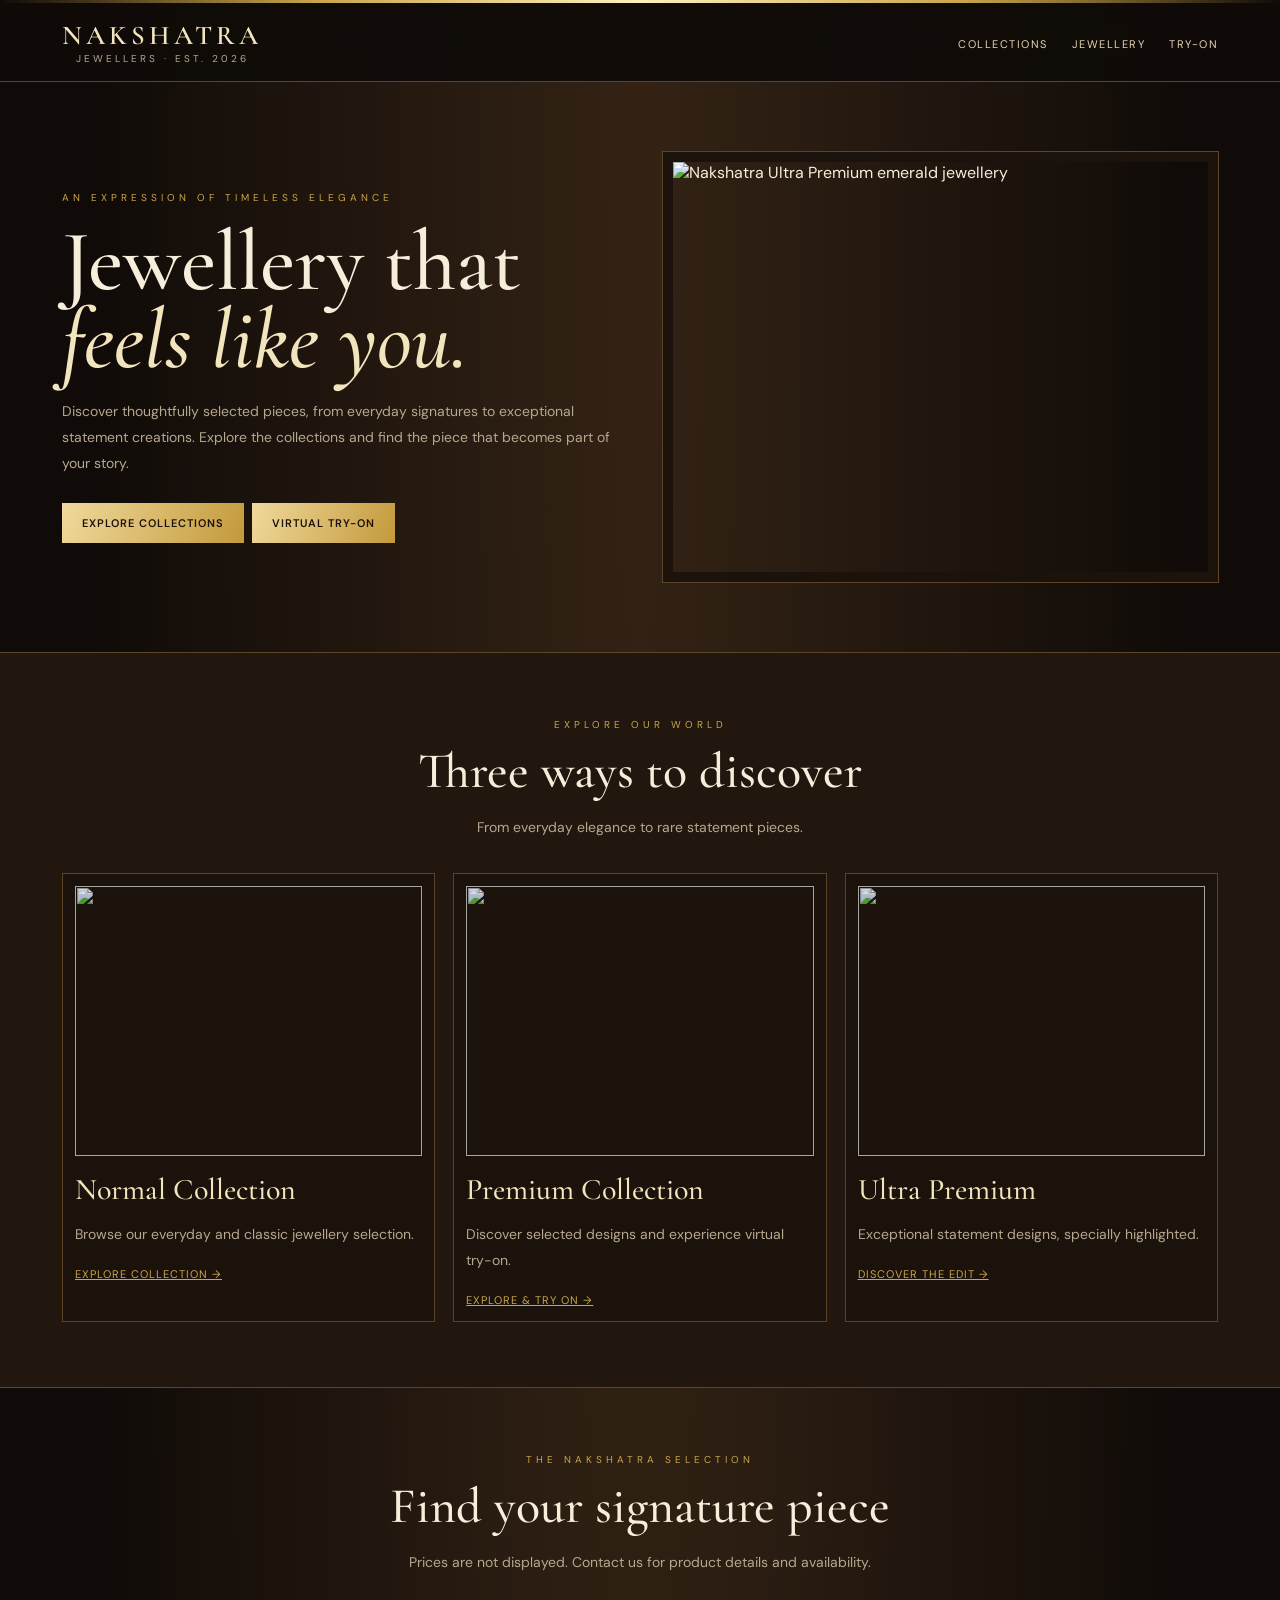
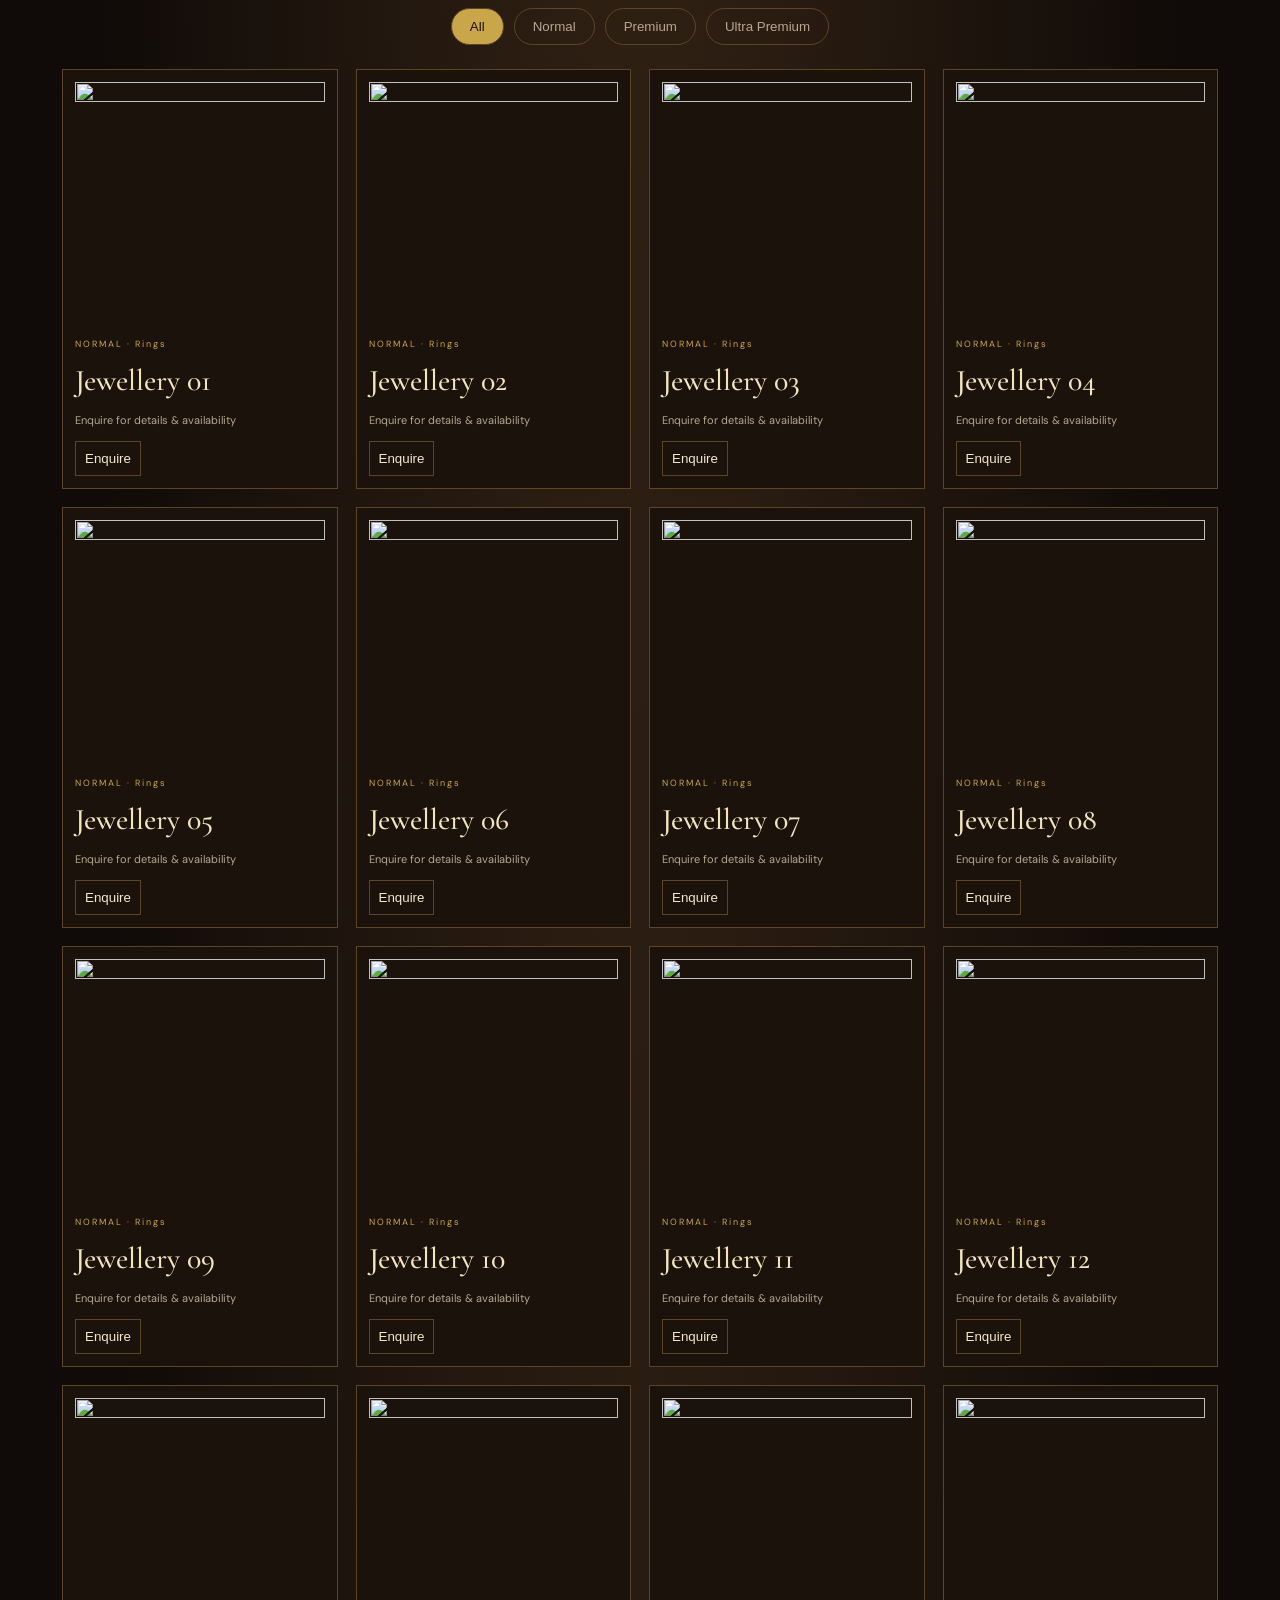
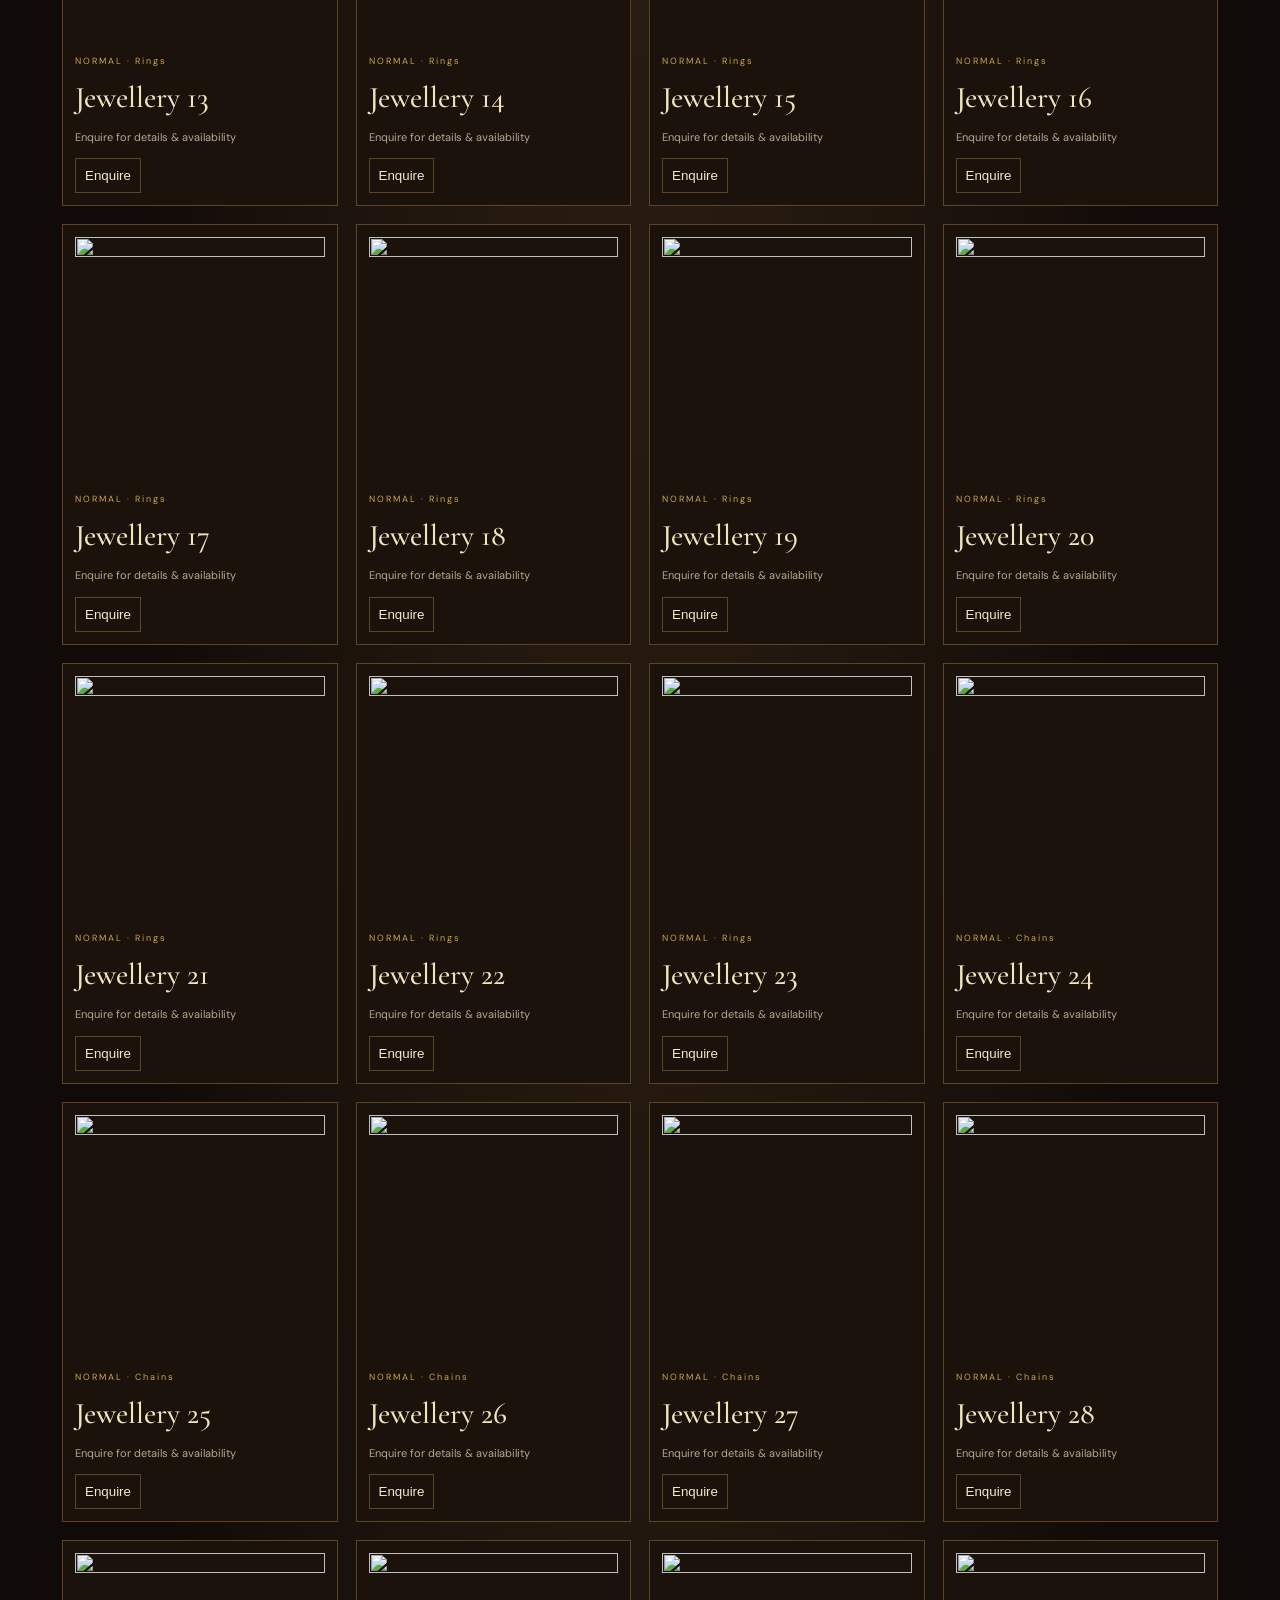
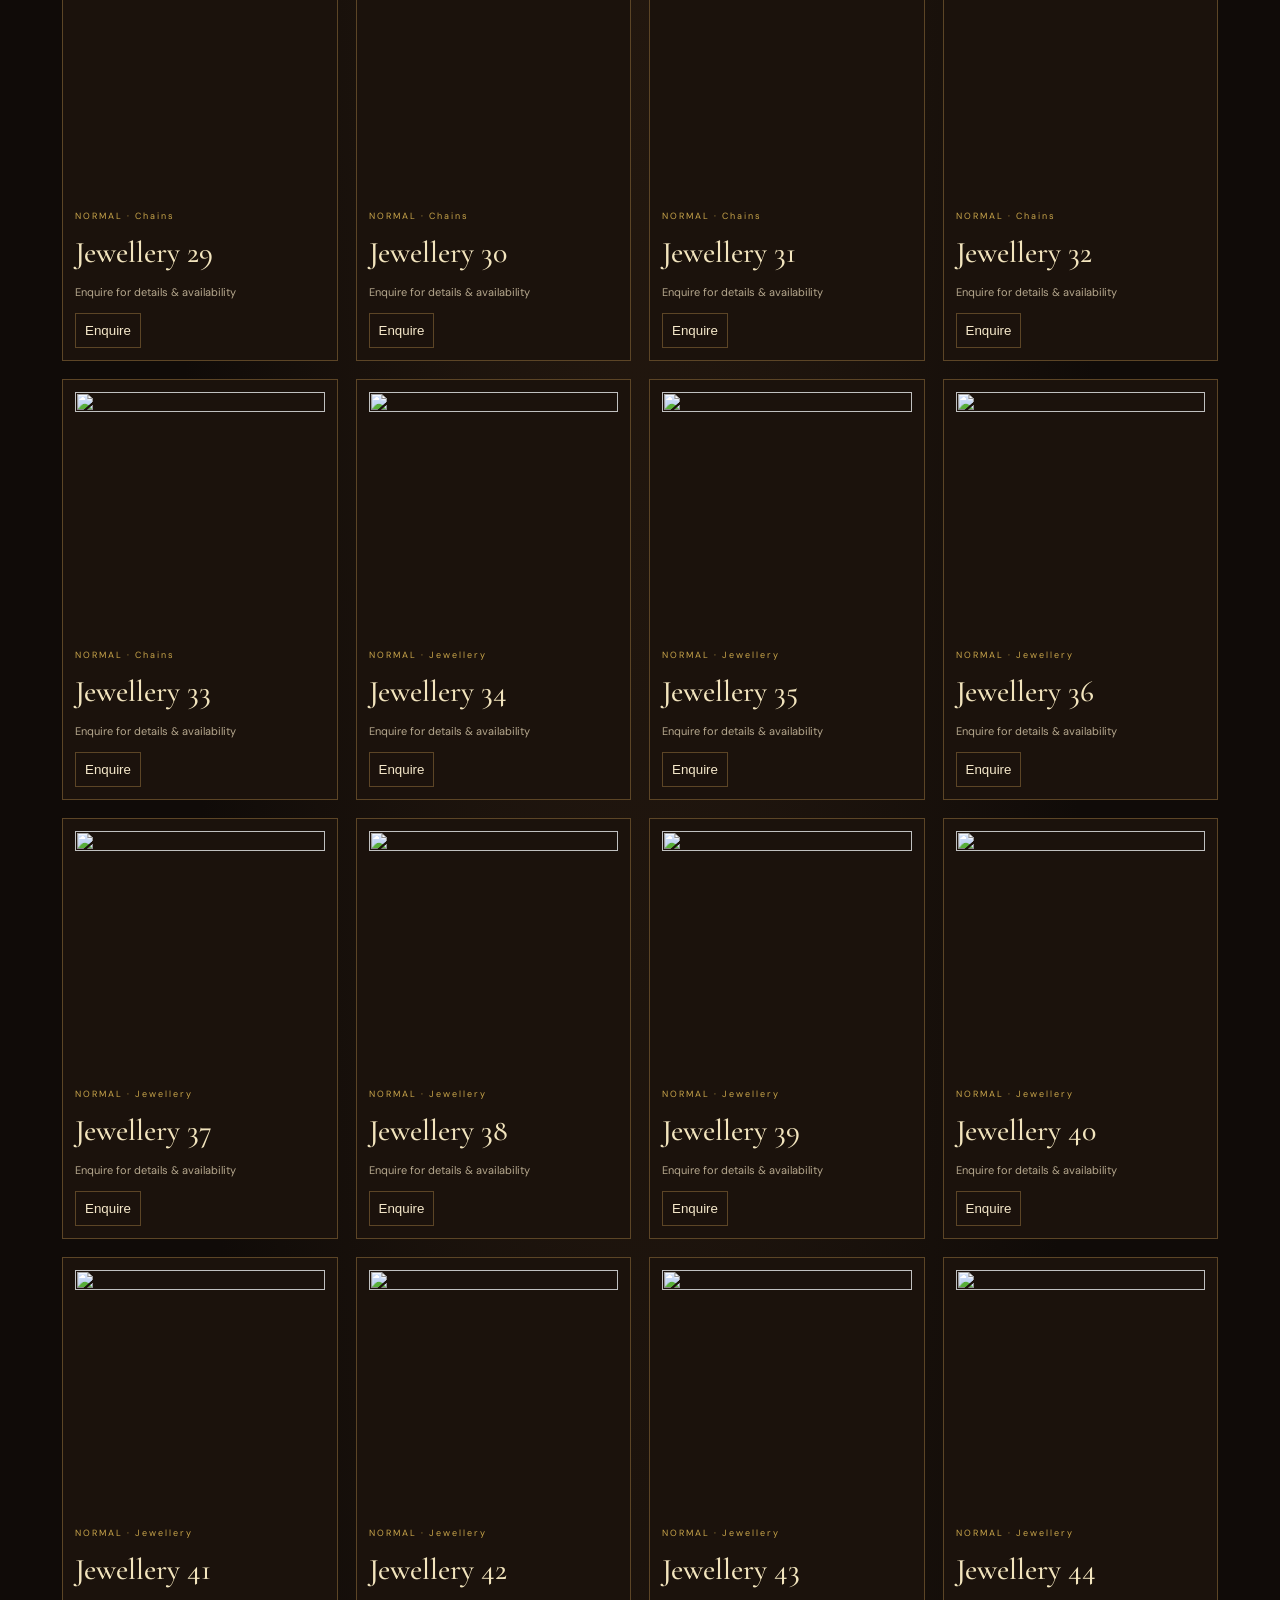
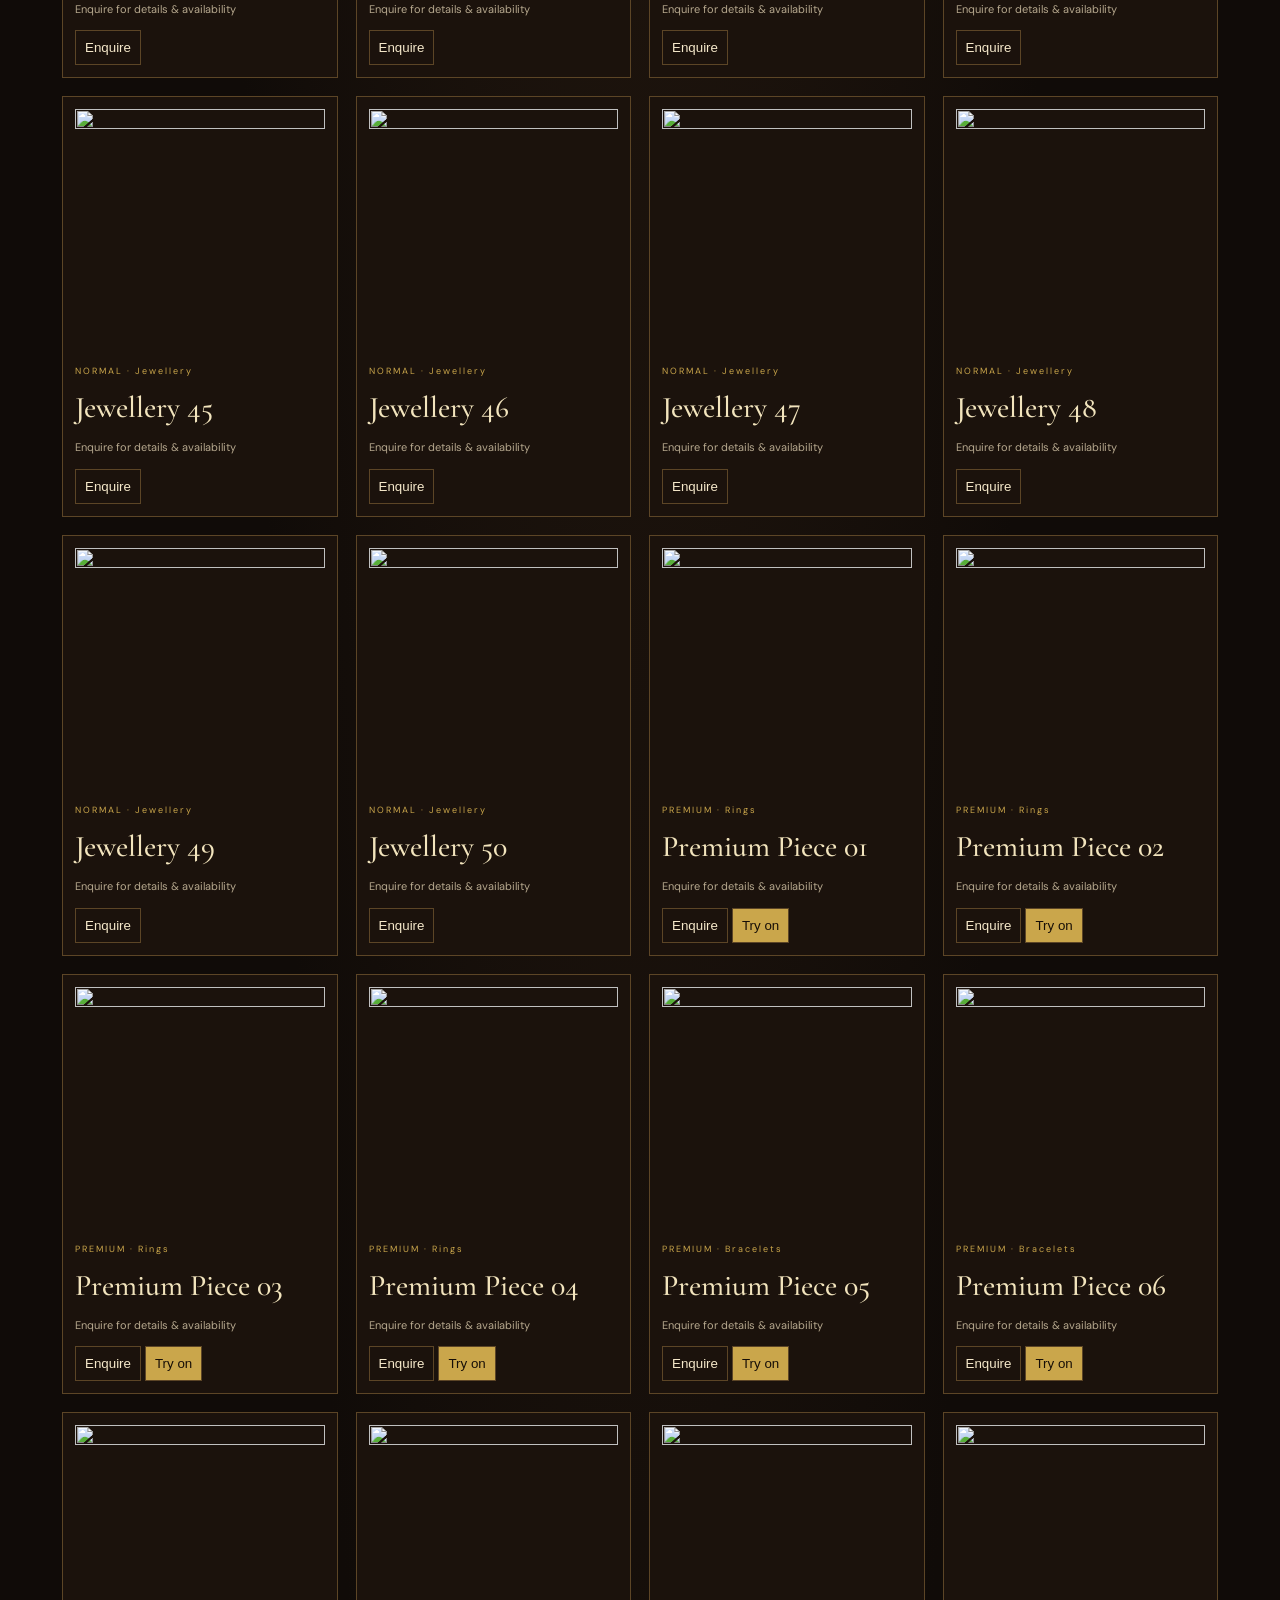
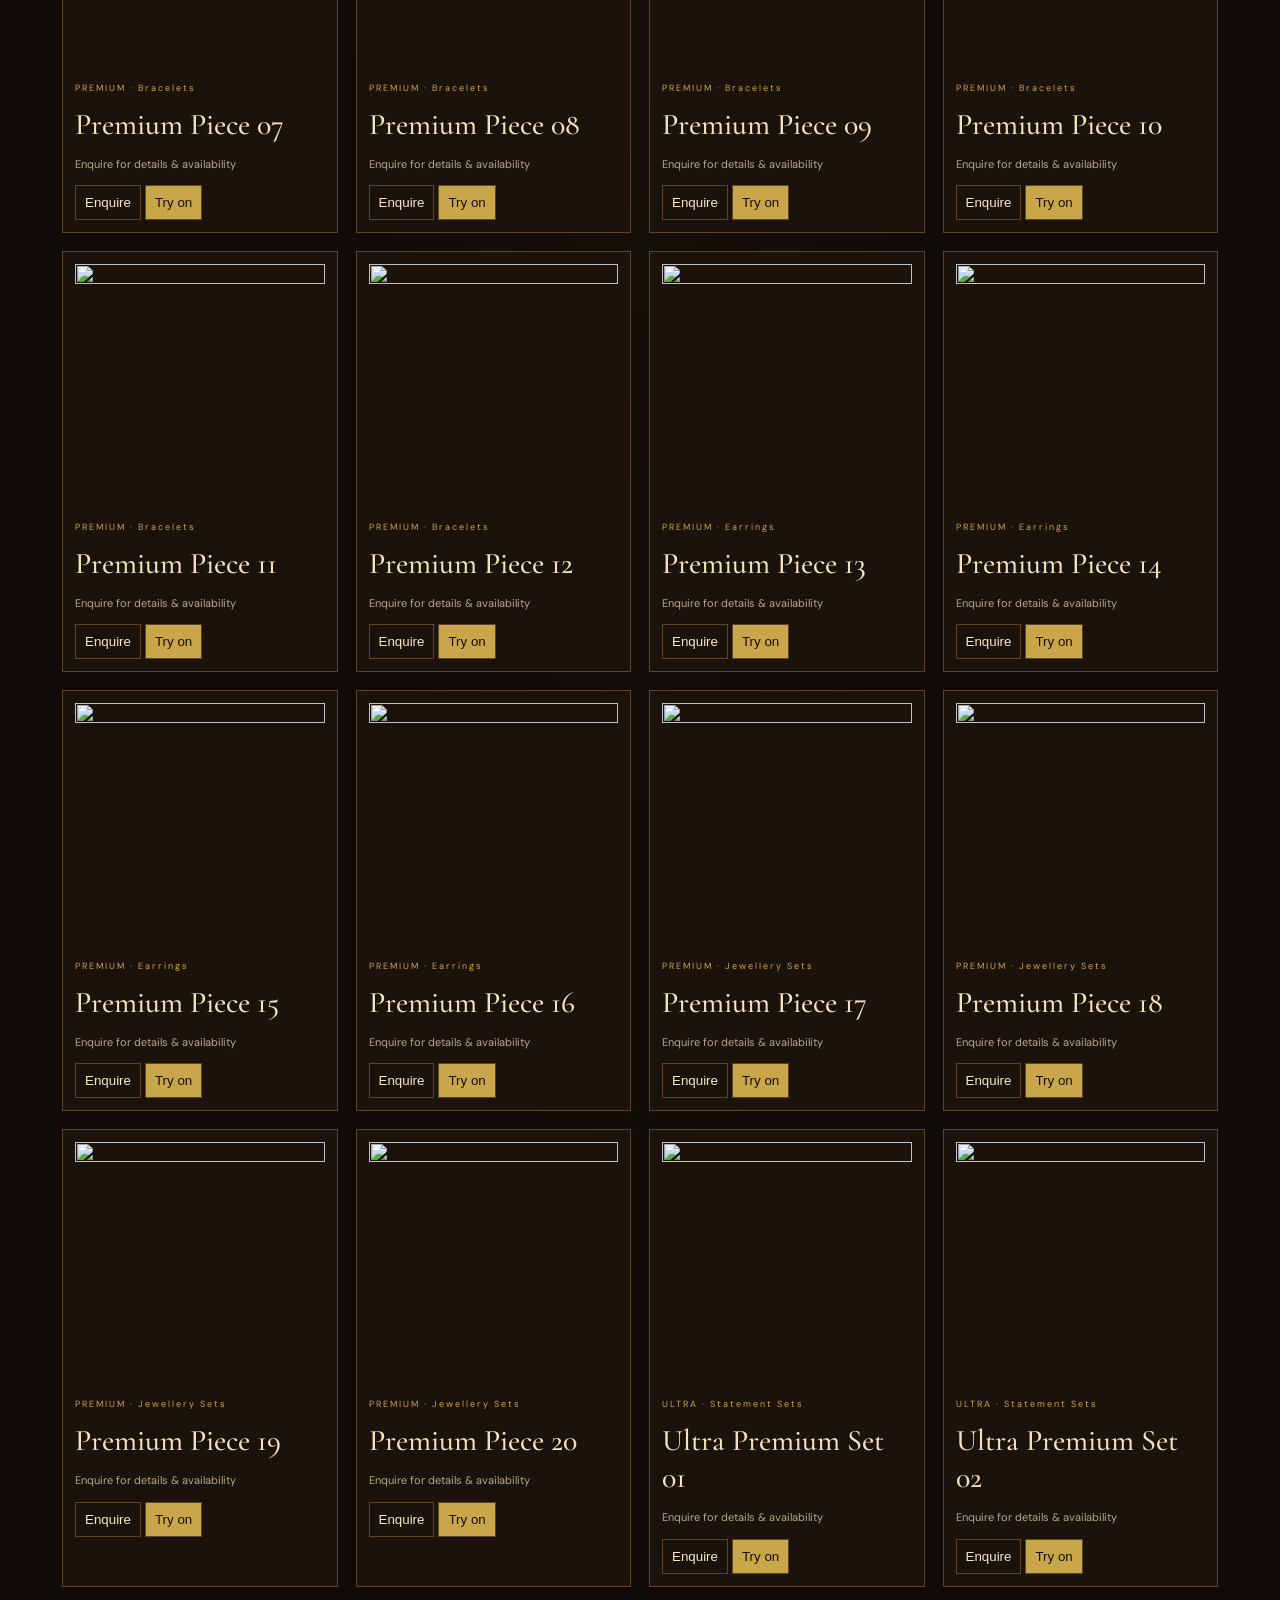
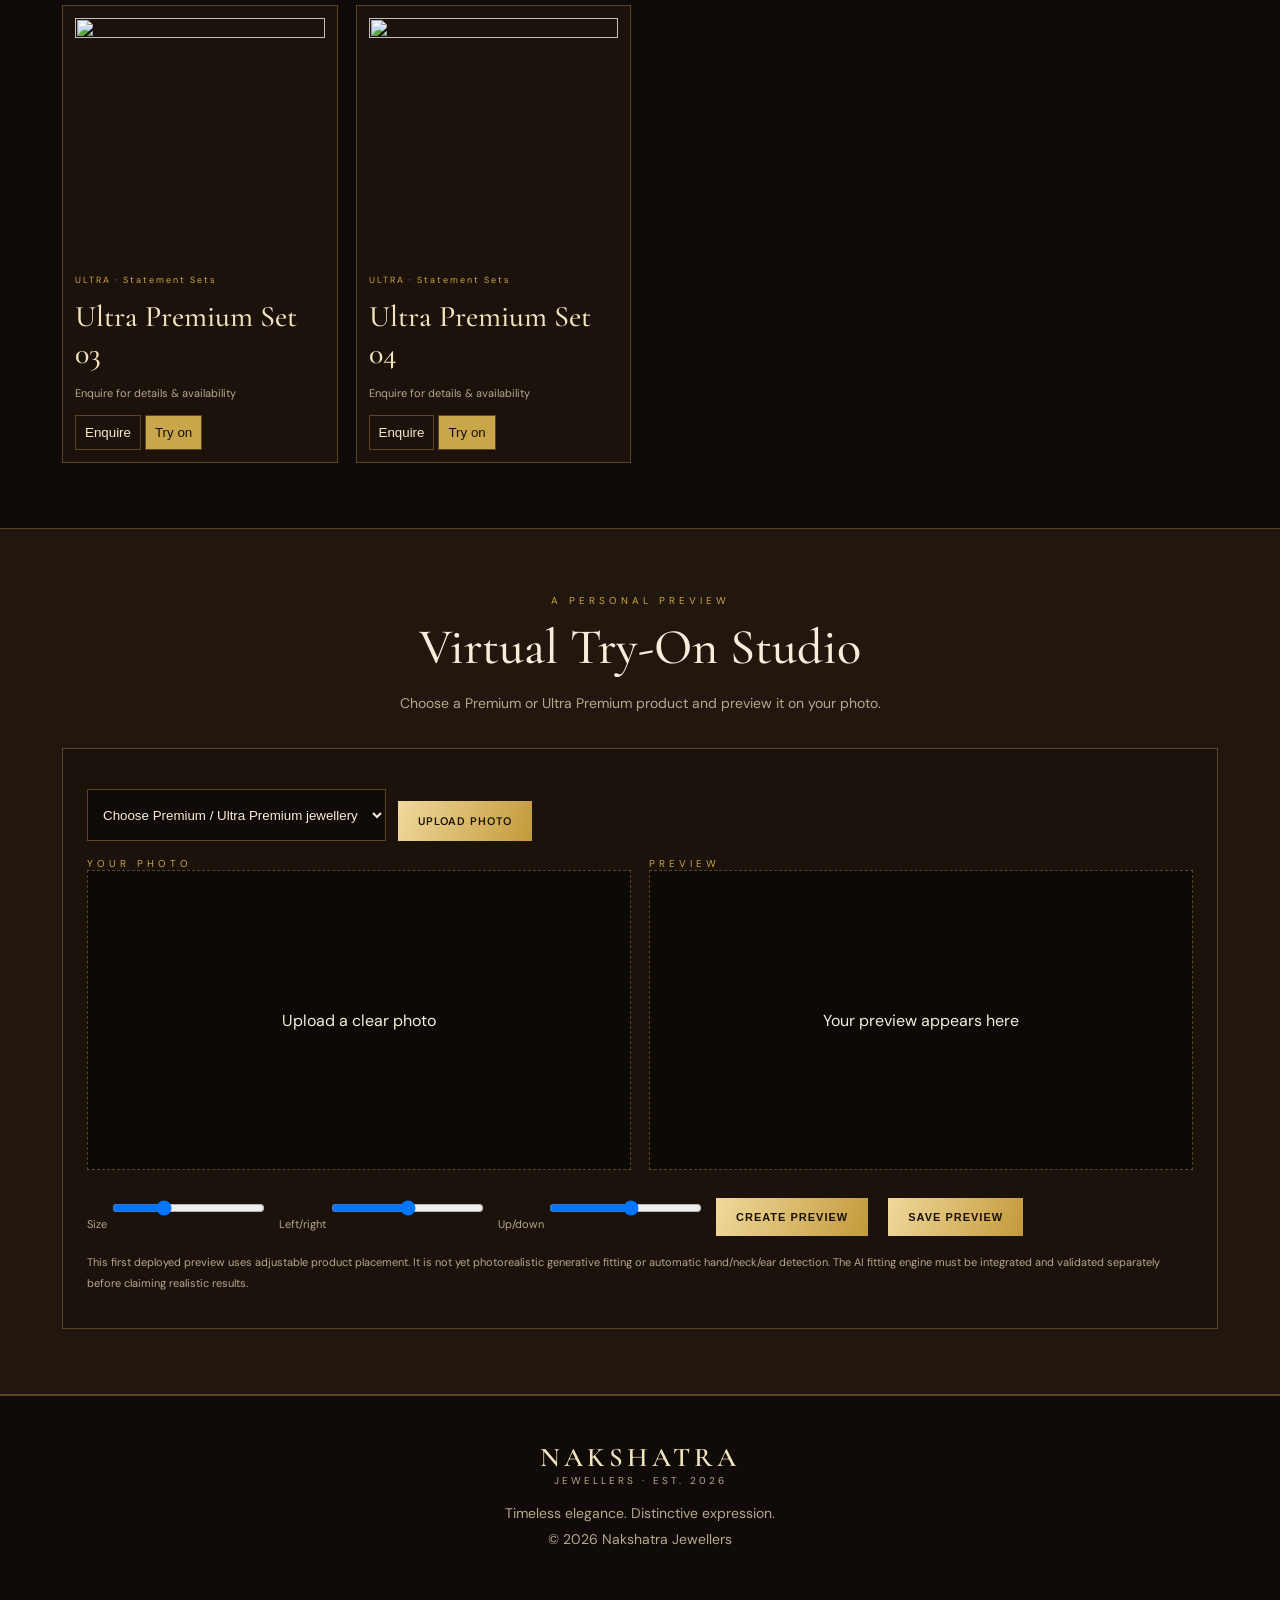
==== index.html @ bbe268af "Build luxury Nakshatra Jewellers storefront and catalogue" ====
<!doctype html>
<html lang="en"><head><meta charset="utf-8"><meta name="viewport" content="width=device-width,initial-scale=1"><meta name="theme-color" content="#100b08"><title>Nakshatra Jewellers | Est. 2026</title>
<style>
@import url('https://fonts.googleapis.com/css2?family=Cormorant+Garamond:wght@400;500;600&family=DM+Sans:wght@400;500;600&display=swap');
:root{--bg:#100b08;--gold:#caa64b;--pale:#f2e4bd;--muted:#b6a88e;--line:#5c4526}*{box-sizing:border-box}html{scroll-behavior:smooth}body{margin:0;background:radial-gradient(ellipse at top,#342315,#100b08 60%);color:#f6edda;font-family:'DM Sans',sans-serif}.top{height:3px;background:linear-gradient(90deg,transparent,#caa64b,#fff1bd,#caa64b,transparent)}header{position:sticky;top:0;background:#100b08ed;backdrop-filter:blur(12px);border-bottom:1px solid #5c4526;z-index:5}.nav{max-width:1200px;margin:auto;padding:16px 22px;display:flex;align-items:center;justify-content:space-between}.logo{text-align:center;font:600 27px 'Cormorant Garamond';letter-spacing:4px;color:var(--pale)}.logo small{display:block;font:10px 'DM Sans';letter-spacing:3px;color:var(--muted)}nav a{margin-left:24px;color:#e6d6b4;text-decoration:none;font-size:11px;letter-spacing:1.5px;text-transform:uppercase}.wrap{max-width:1200px;margin:auto;padding:65px 22px}.hero{display:grid;grid-template-columns:1fr 1fr;gap:45px;align-items:center;min-height:570px}.eyebrow{color:var(--gold);font-size:10px;letter-spacing:4px;text-transform:uppercase}.hero h1{font:500 clamp(52px,7vw,86px)/.9 'Cormorant Garamond';margin:20px 0}.hero h1 em{color:var(--pale)}p{color:var(--muted);line-height:1.85;font-size:14px}.hero img{width:100%;height:430px;object-fit:cover;border:10px solid #1b120c;outline:1px solid var(--line)}.btn{display:inline-block;background:linear-gradient(110deg,#f0d99c,#c39a3b);padding:13px 20px;color:#1b1108;text-decoration:none;text-transform:uppercase;letter-spacing:1px;font-size:11px;font-weight:600;margin:12px 8px 0 0;border:0;cursor:pointer}.sectionhead{text-align:center;margin-bottom:32px}.sectionhead h2{font:500 50px 'Cormorant Garamond';margin:10px}.cols,.products{display:grid;grid-template-columns:repeat(3,1fr);gap:18px}.tile,.product{border:1px solid var(--line);background:#1b120c;padding:12px}.tile img{width:100%;height:270px;object-fit:cover;opacity:.85}.tile h3,.product h3{font:500 30px 'Cormorant Garamond';margin:10px 0;color:var(--pale)}.tile a{color:var(--gold);font-size:11px;text-transform:uppercase;letter-spacing:1px}.band{border-block:1px solid var(--line);background:#21170f}.filters{display:flex;gap:10px;justify-content:center;flex-wrap:wrap;margin:24px}.filters button{border:1px solid var(--line);background:none;color:var(--muted);padding:10px 18px;border-radius:24px;cursor:pointer}.filters button.active{background:var(--gold);color:#1b1108}.products{grid-template-columns:repeat(4,1fr)}.product img{width:100%;aspect-ratio:1;object-fit:cover}.product small{color:var(--gold);font-size:9px;letter-spacing:2px}.product p{font-size:11px}.product button{padding:9px;border:1px solid var(--line);background:transparent;color:#f5e8ca;cursor:pointer}.product button.try{background:var(--gold);color:#160e07}.studio{border:1px solid var(--line);padding:24px;background:#1b120c}.studioGrid{display:grid;grid-template-columns:1fr 1fr;gap:18px}.stage{min-height:300px;background:#0c0907;border:1px dashed var(--line);display:flex;align-items:center;justify-content:center;overflow:hidden}.stage img,.stage canvas{max-width:100%;max-height:440px}.controls{display:flex;gap:12px;flex-wrap:wrap;margin:16px 0}.controls select,.controls input{background:#100b08;color:#f6edda;border:1px solid var(--line);padding:11px}.note{font-size:11px;color:var(--muted)}footer{text-align:center;padding:45px;border-top:1px solid var(--line);color:var(--muted);font-size:11px}
@media(max-width:760px){.hero{grid-template-columns:1fr;min-height:0}.hero img{height:320px}.cols{grid-template-columns:1fr}.products{grid-template-columns:repeat(2,1fr)}.studioGrid{grid-template-columns:1fr}nav a{margin-left:8px;font-size:9px}.wrap{padding:48px 15px}.logo{font-size:21px}}
</style></head><body><div class="top"></div><header><div class="nav"><div class="logo">NAKSHATRA<small>JEWELLERS · EST. 2026</small></div><nav><a href="#collections">Collections</a><a href="#jewellery">Jewellery</a><a href="#studio">Try-On</a></nav></div></header>
<section class="wrap hero"><div><div class="eyebrow">An expression of timeless elegance</div><h1>Jewellery that<br><em>feels like you.</em></h1><p>Discover thoughtfully selected pieces, from everyday signatures to exceptional statement creations. Explore the collections and find the piece that becomes part of your story.</p><a class="btn" href="#collections">Explore collections</a><a class="btn" href="#studio">Virtual try-on</a></div><img src="assets/ultra-02.jpg" alt="Nakshatra Ultra Premium emerald jewellery"></section>
<section class="band"><div class="wrap"><div class="sectionhead"><div class="eyebrow">Explore our world</div><h2>Three ways to discover</h2><p>From everyday elegance to rare statement pieces.</p></div><div class="cols" id="collections">
<article class="tile"><img src="assets/normal-01.jpg"><h3>Normal Collection</h3><p>Browse our everyday and classic jewellery selection.</p><a href="#jewellery" onclick="setFilter('normal')">Explore collection →</a></article>
<article class="tile"><img src="assets/premium-01.jpg"><h3>Premium Collection</h3><p>Discover selected designs and experience virtual try-on.</p><a href="#jewellery" onclick="setFilter('premium')">Explore & try on →</a></article>
<article class="tile"><img src="assets/ultra-03.jpg"><h3>Ultra Premium</h3><p>Exceptional statement designs, specially highlighted.</p><a href="#jewellery" onclick="setFilter('ultra')">Discover the edit →</a></article></div></div></section>
<section class="wrap" id="jewellery"><div class="sectionhead"><div class="eyebrow">The Nakshatra selection</div><h2>Find your signature piece</h2><p>Prices are not displayed. Contact us for product details and availability.</p></div><div class="filters"><button class="active" data-f="all">All</button><button data-f="normal">Normal</button><button data-f="premium">Premium</button><button data-f="ultra">Ultra Premium</button></div><div class="products" id="products"></div></section>
<section class="band" id="studio"><div class="wrap"><div class="sectionhead"><div class="eyebrow">A personal preview</div><h2>Virtual Try-On Studio</h2><p>Choose a Premium or Ultra Premium product and preview it on your photo.</p></div><div class="studio"><div class="controls"><select id="piece"><option value="">Choose Premium / Ultra Premium jewellery</option></select><label class="btn" for="photo">Upload photo</label><input id="photo" type="file" accept="image/*" capture="user" hidden></div><div class="studioGrid"><div><div class="eyebrow">Your photo</div><div class="stage" id="person">Upload a clear photo</div></div><div><div class="eyebrow">Preview</div><div class="stage" id="preview">Your preview appears here</div></div></div><div class="controls"><label class="note">Size <input id="size" type="range" min="8" max="65" value="24"></label><label class="note">Left/right <input id="x" type="range" min="0" max="100" value="50"></label><label class="note">Up/down <input id="y" type="range" min="0" max="100" value="55"></label><button class="btn" id="go">Create preview</button><button class="btn" id="save" disabled>Save preview</button></div><div class="note" id="status"></div><p class="note">This first deployed preview uses adjustable product placement. It is not yet photorealistic generative fitting or automatic hand/neck/ear detection. The AI fitting engine must be integrated and validated separately before claiming realistic results.</p></div></div></section>
<footer><div class="logo">NAKSHATRA<small>JEWELLERS · EST. 2026</small></div><p>Timeless elegance. Distinctive expression.<br>© 2026 Nakshatra Jewellers</p></footer>
<script>
const data=[];for(let i=1;i<=50;i++)data.push({id:'normal-'+i,t:'normal',n:'Jewellery '+String(i).padStart(2,'0'),c:i<=23?'Rings':i<=33?'Chains':'Jewellery',try:false});for(let i=1;i<=20;i++)data.push({id:'premium-'+i,t:'premium',n:'Premium Piece '+String(i).padStart(2,'0'),c:i<=4?'Rings':i<=12?'Bracelets':i<=16?'Earrings':'Jewellery Sets',try:true});for(let i=1;i<=4;i++)data.push({id:'ultra-'+i,t:'ultra',n:'Ultra Premium Set '+String(i).padStart(2,'0'),c:'Statement Sets',try:true});
let current='all';const products=document.querySelector('#products');function draw(){products.innerHTML=data.filter(p=>current==='all'||p.t===current).map(p=>'<article class="product"><img loading="lazy" src="assets/'+p.id+'.jpg"><small>'+p.t.toUpperCase()+' · '+p.c+'</small><h3>'+p.n+'</h3><p>Enquire for details & availability</p><button onclick="enquire(\''+p.n+'\')">Enquire</button> '+(p.try?'<button class="try" onclick="pick(\''+p.id+'\')">Try on</button>':'')+'</article>').join('')}function setFilter(f){current=f;document.querySelectorAll('[data-f]').forEach(b=>b.classList.toggle('active',b.dataset.f===f));draw()}window.setFilter=setFilter;document.querySelectorAll('[data-f]').forEach(b=>b.onclick=()=>setFilter(b.dataset.f));window.enquire=n=>window.open('https://wa.me/?text='+encodeURIComponent('Hello Nakshatra Jewellers, please share details and availability for '+n),'_blank');const piece=document.querySelector('#piece');data.filter(p=>p.try).forEach(p=>piece.add(new Option(p.t.toUpperCase()+' — '+p.n,p.id)));window.pick=id=>{piece.value=id;document.querySelector('#studio').scrollIntoView({behavior:'smooth'})};draw();
let photoURL=null,canvas=null;const person=document.querySelector('#person'),preview=document.querySelector('#preview'),status=document.querySelector('#status'),save=document.querySelector('#save');document.querySelector('#photo').onchange=e=>{let f=e.target.files[0];if(!f)return;if(photoURL)URL.revokeObjectURL(photoURL);photoURL=URL.createObjectURL(f);person.innerHTML='<img src="'+photoURL+'">';status.textContent='Photo loaded locally in your browser.';save.disabled=true};
function make(){if(!photoURL||!piece.value){status.textContent='Upload a photo and select a try-on product first.';return}let p=data.find(x=>x.id===piece.value),j=new Image();j.onload=()=>{let b=new Image();b.onload=()=>{canvas=document.createElement('canvas');canvas.width=b.naturalWidth;canvas.height=b.naturalHeight;let c=canvas.getContext('2d');c.drawImage(b,0,0);let w=canvas.width*Number(document.querySelector('#size').value)/100,h=w*j.naturalHeight/j.naturalWidth,x=canvas.width*Number(document.querySelector('#x').value)/100-w/2,y=canvas.height*Number(document.querySelector('#y').value)/100-h/2;c.globalAlpha=.94;c.drawImage(j,x,y,w,h);preview.innerHTML='';preview.append(canvas);save.disabled=false;status.textContent='Preview ready. Adjust position and size for a better fit.'};b.src=photoURL};j.src='assets/'+p.id+'.jpg'}document.querySelector('#go').onclick=make;['size','x','y'].forEach(id=>document.querySelector('#'+id).oninput=()=>{if(canvas)make()});save.onclick=()=>{if(!canvas)return;let a=document.createElement('a');a.href=canvas.toDataURL();a.download='nakshatra-tryon.png';a.click()};
</script></body></html>
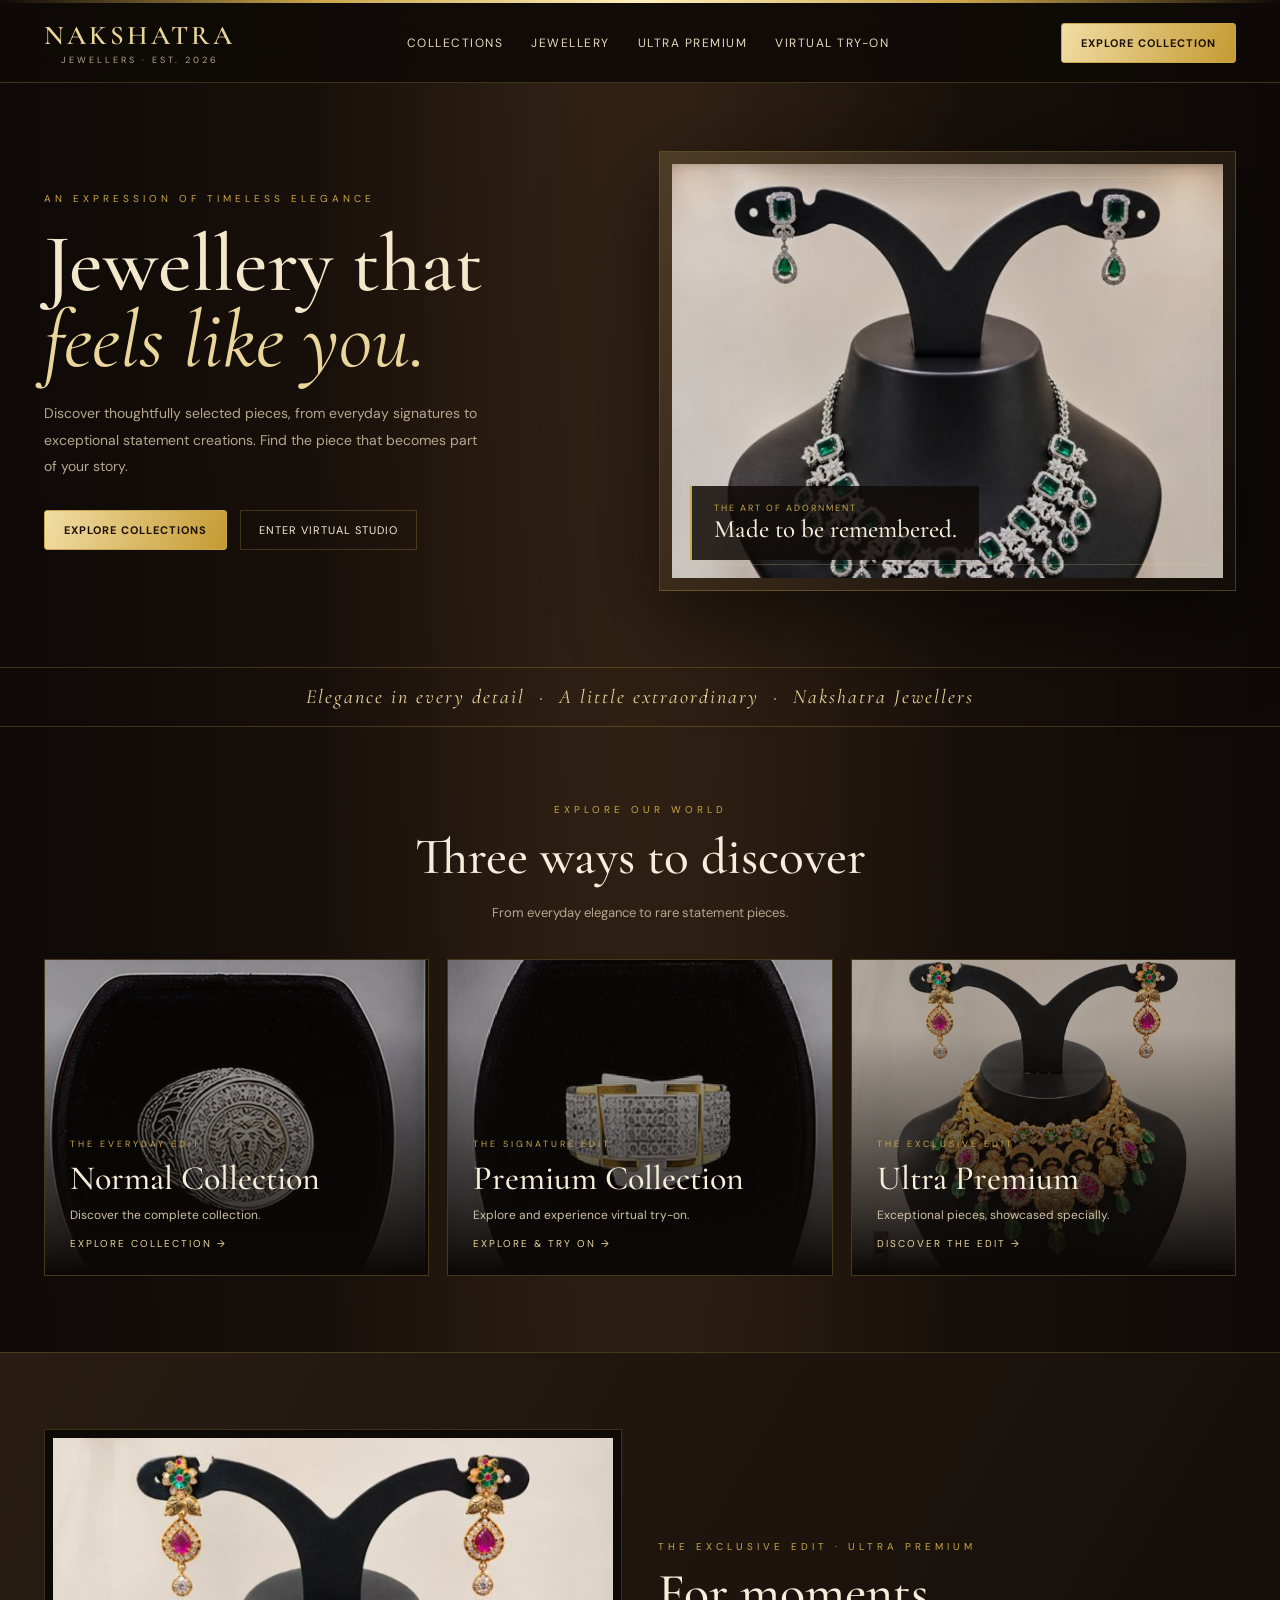
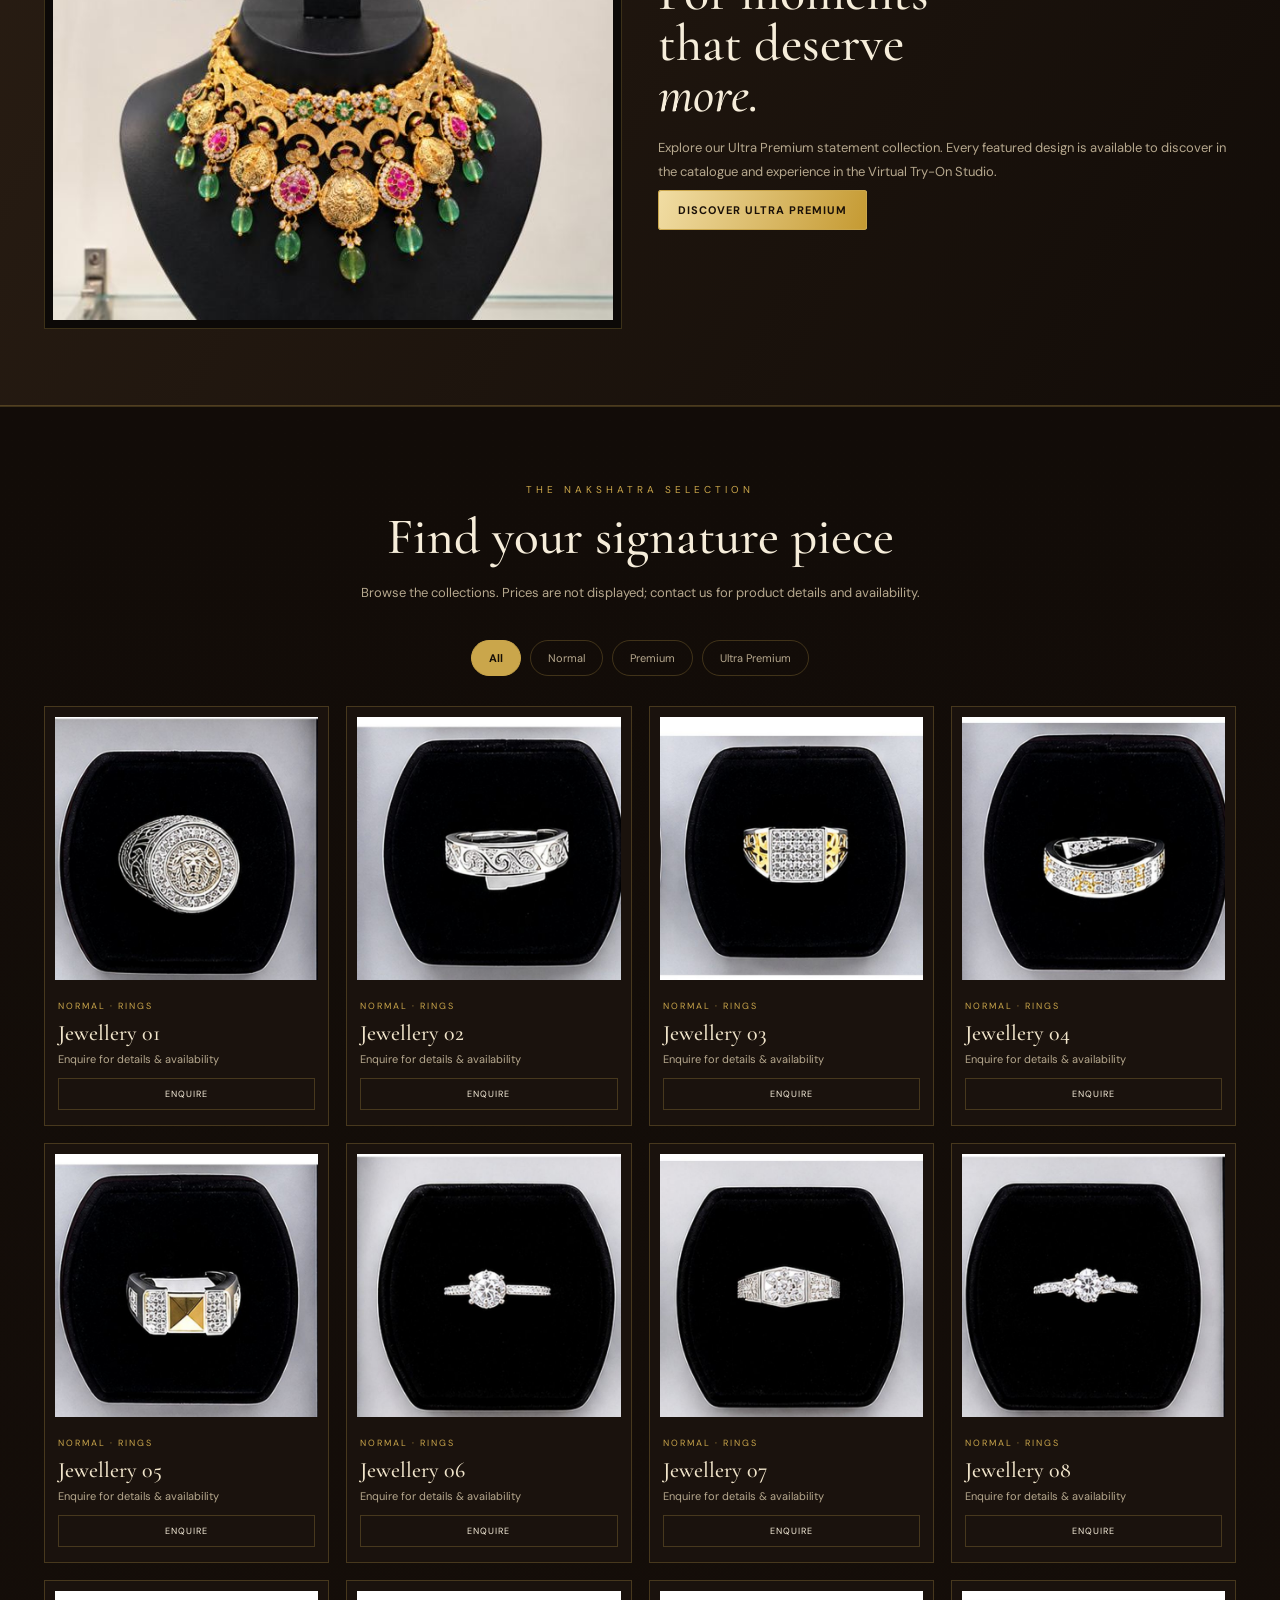
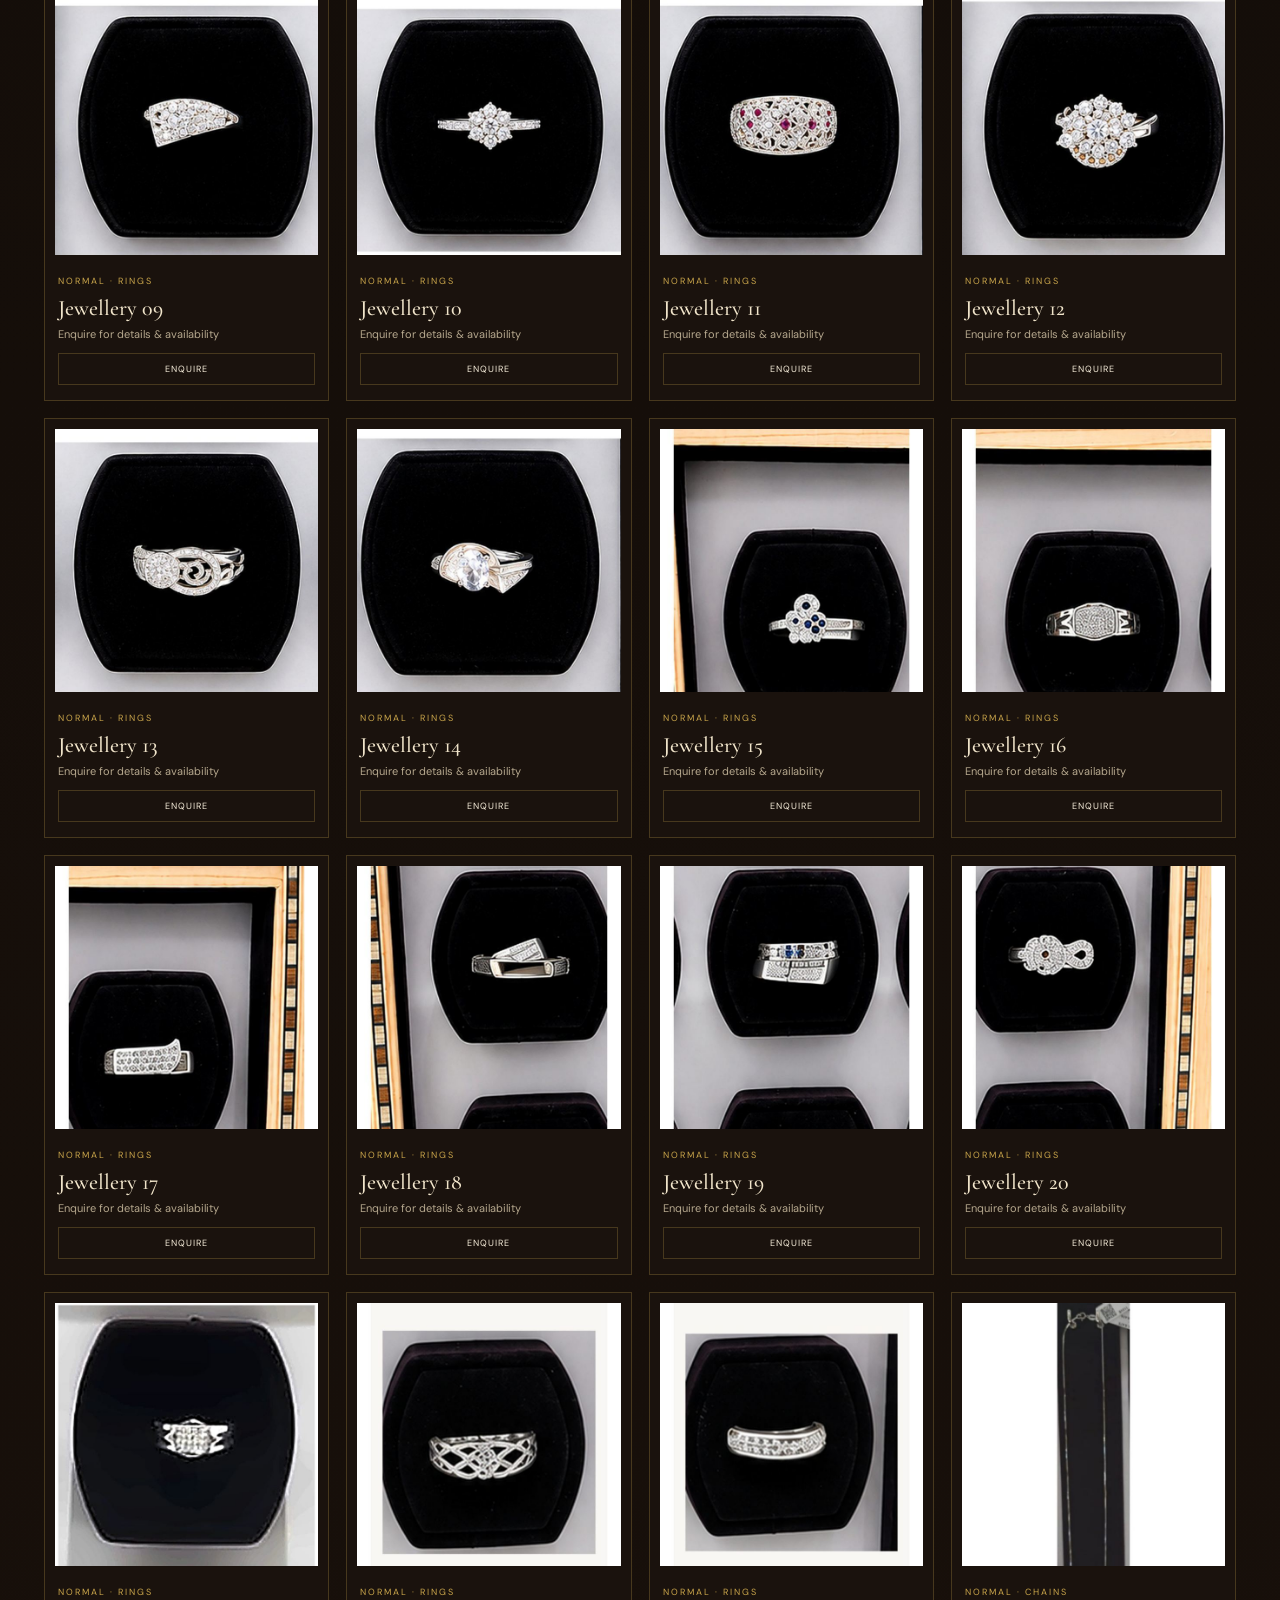
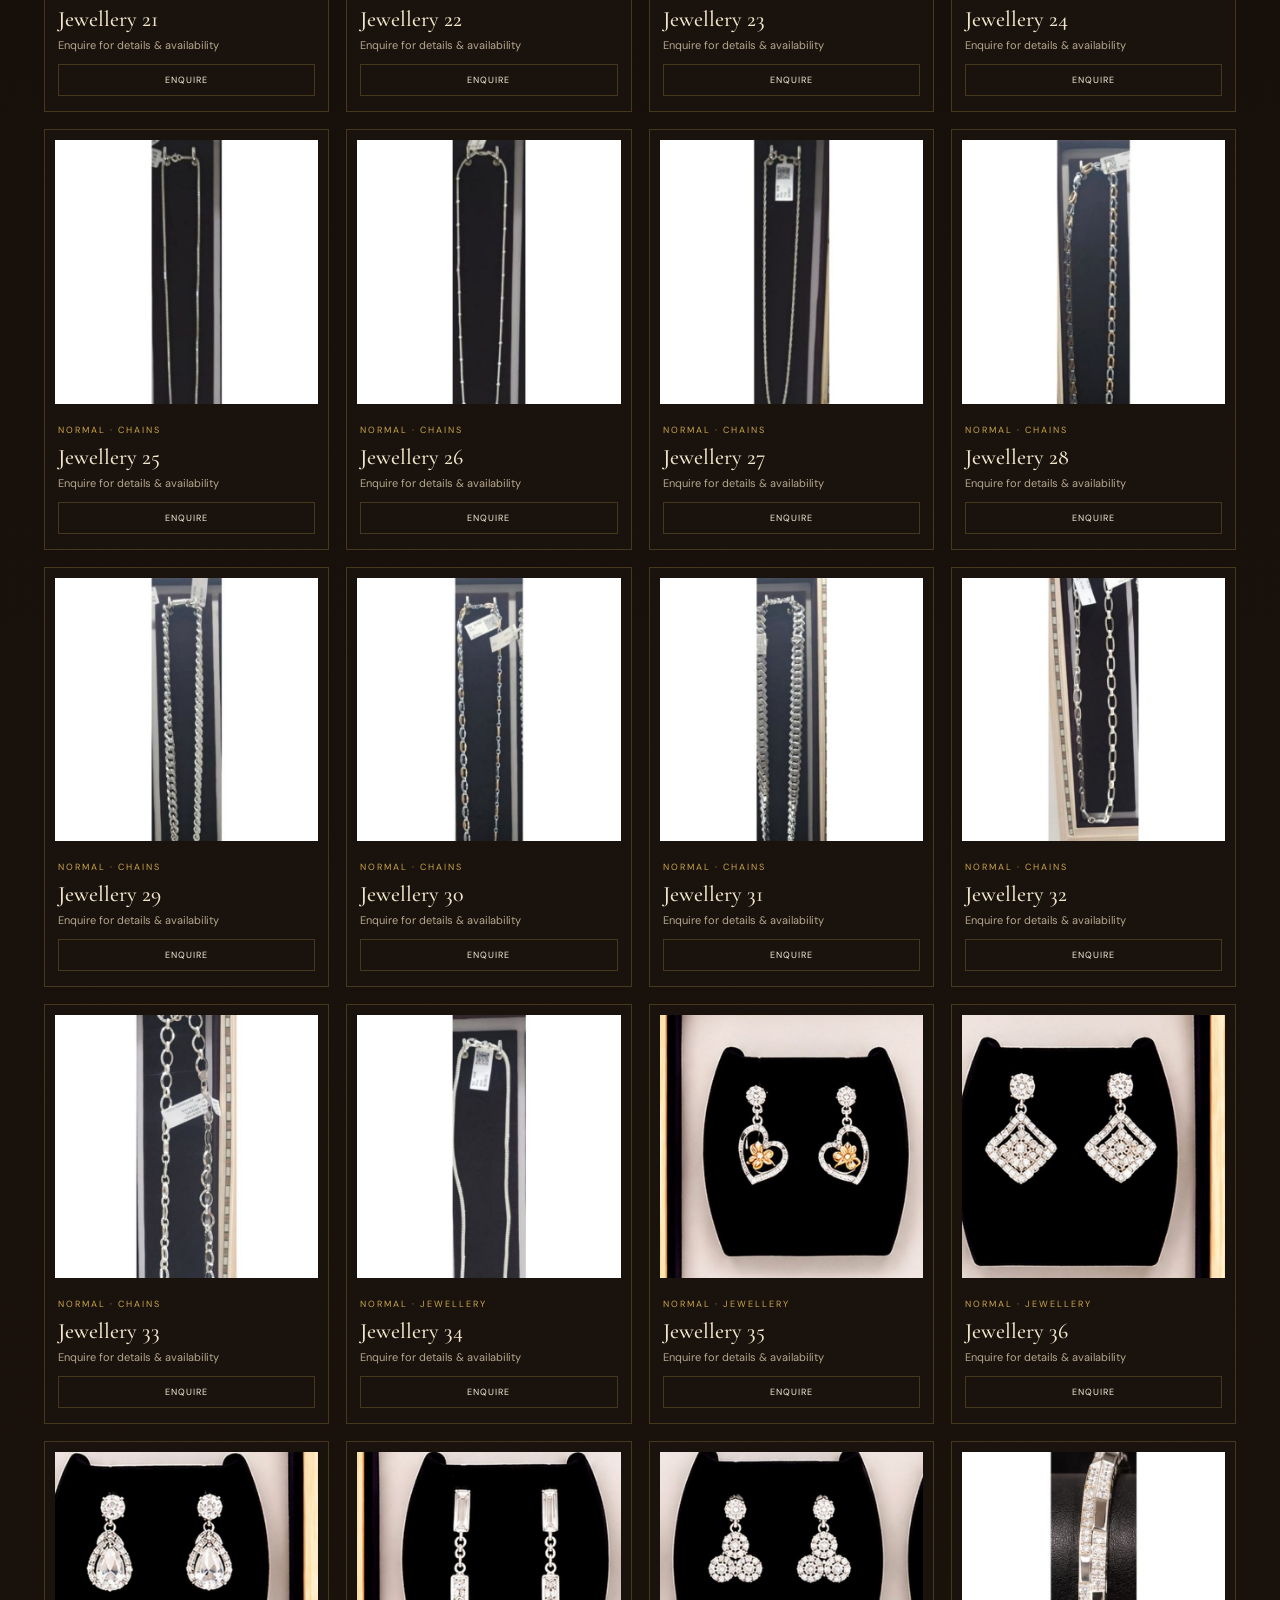
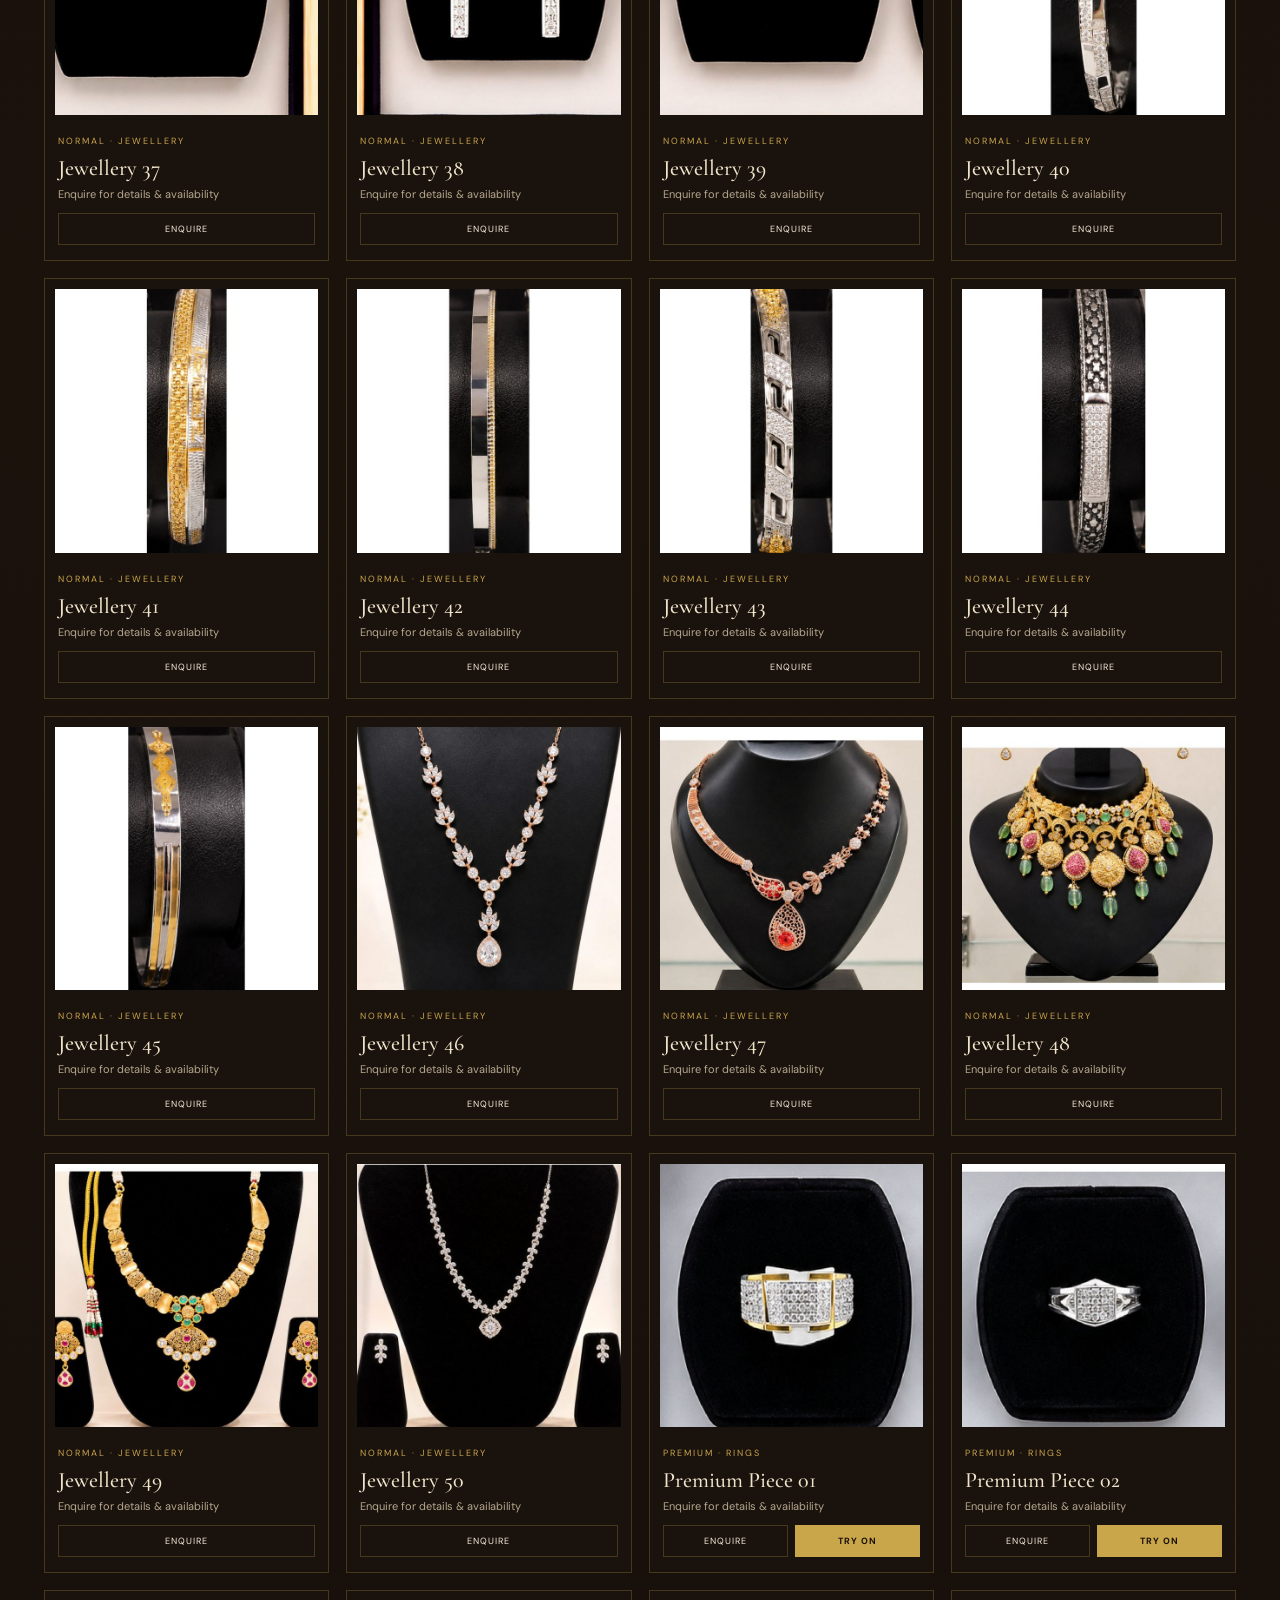
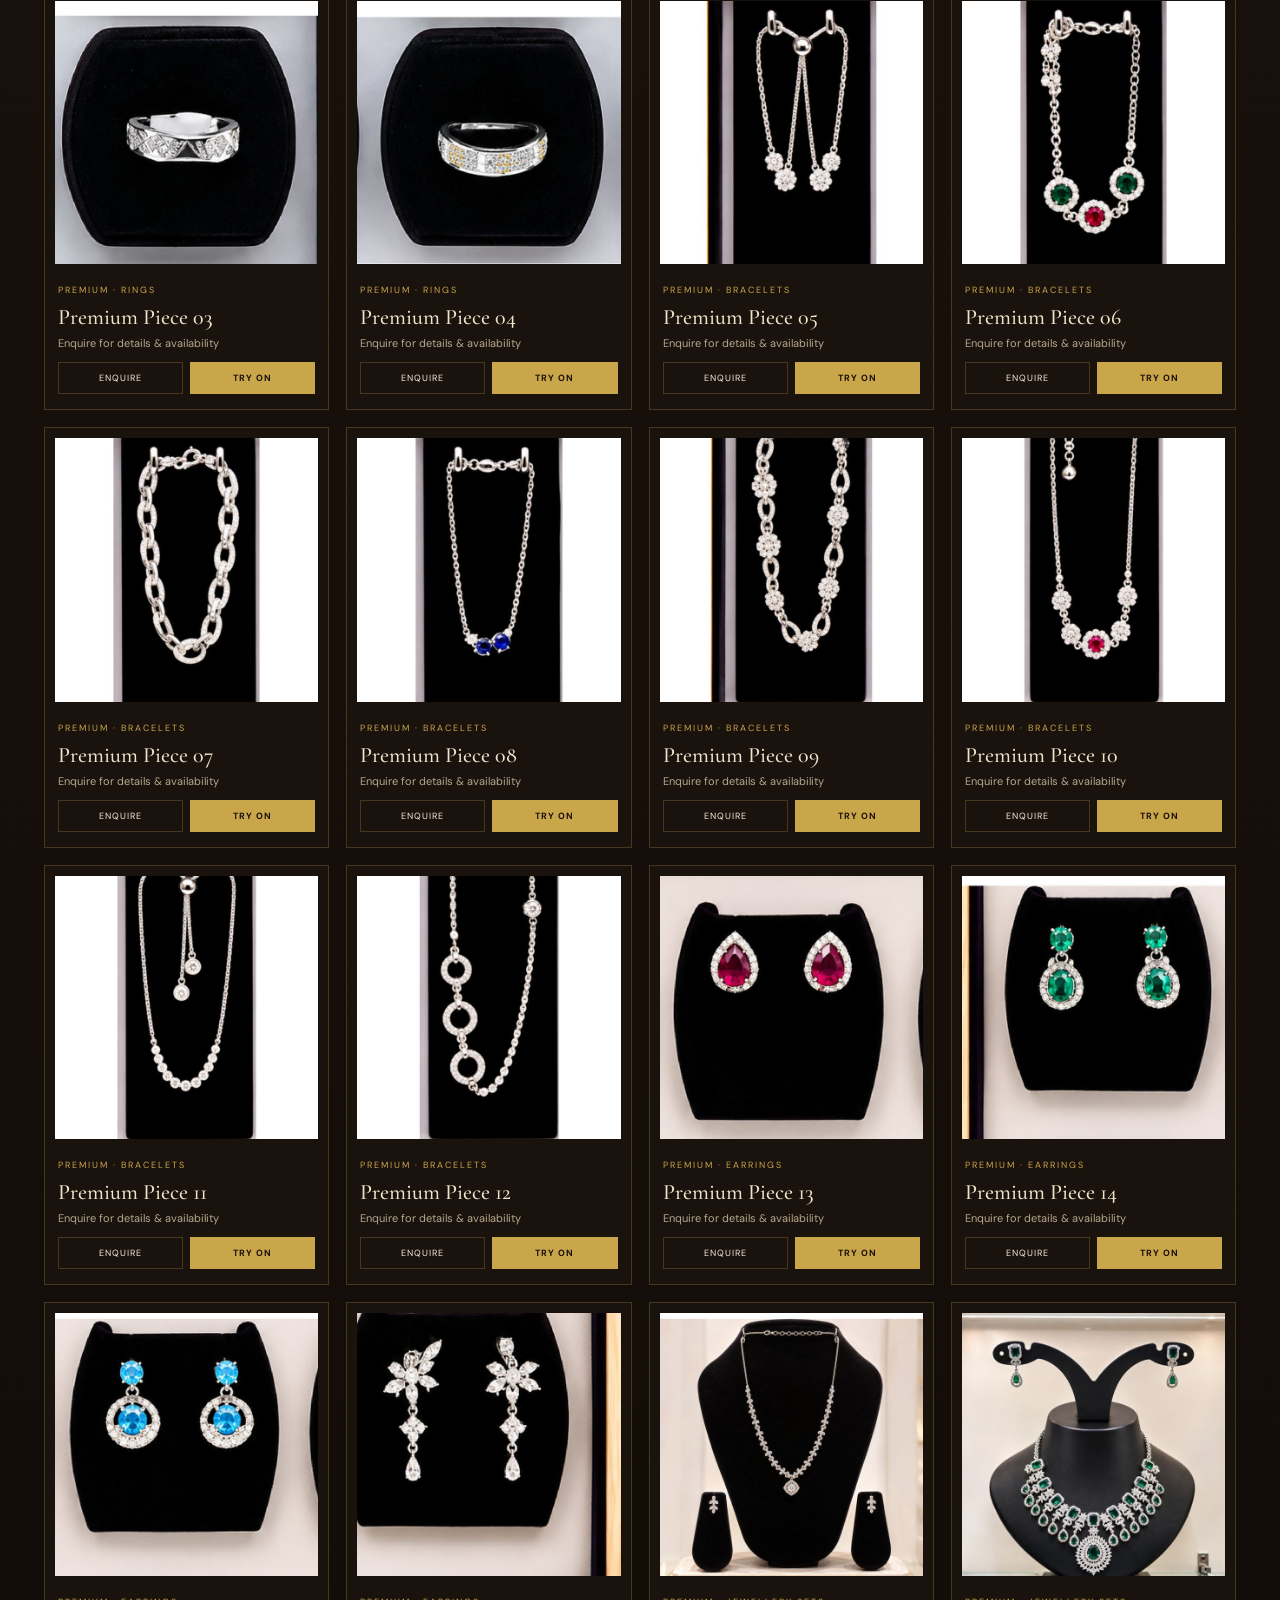
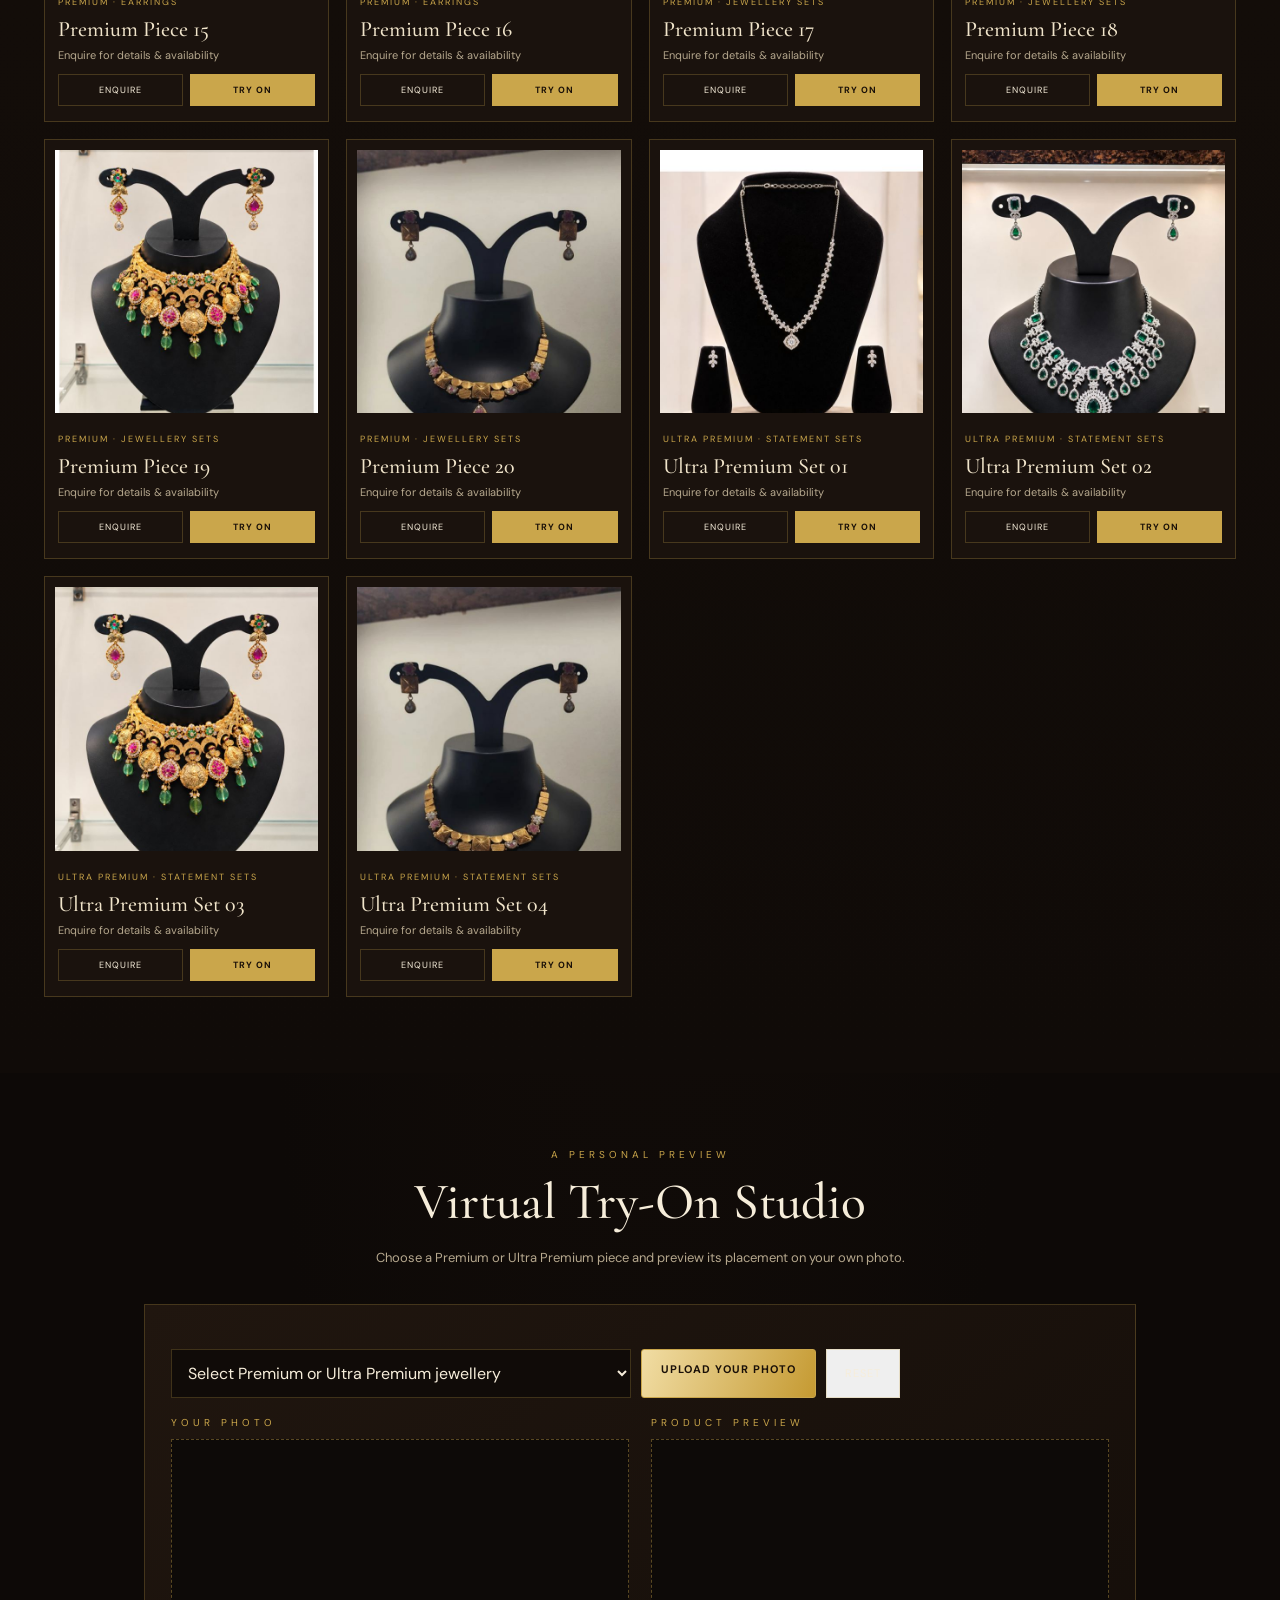
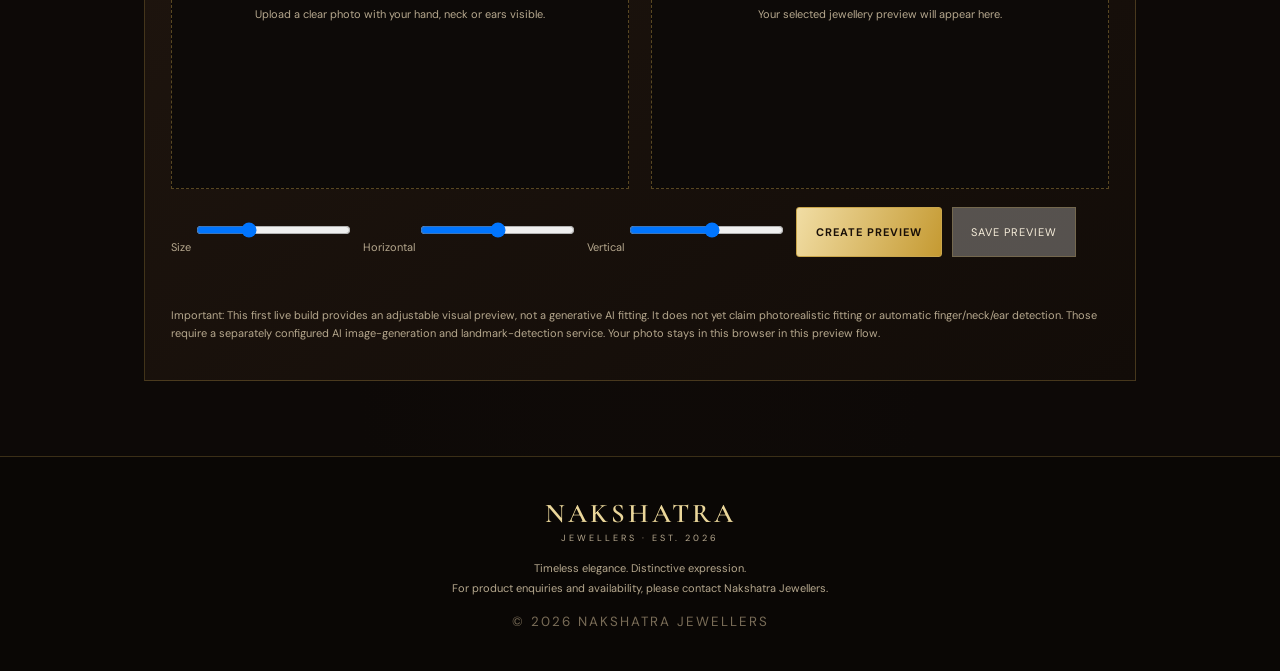
==== commit 333f0e98: "Add files via upload upload nakshatra website assets" ====
--- a/index.html
+++ b/index.html
@@ -1,21 +1,29 @@
 <!doctype html>
-<html lang="en"><head><meta charset="utf-8"><meta name="viewport" content="width=device-width,initial-scale=1"><meta name="theme-color" content="#100b08"><title>Nakshatra Jewellers | Est. 2026</title>
+<html lang="en">
+<head>
+<meta charset="utf-8"><meta name="viewport" content="width=device-width,initial-scale=1"><meta name="theme-color" content="#100b08">
+<title>Nakshatra Jewellers | Est. 2026</title>
+<meta name="description" content="Discover the Normal, Premium and Ultra Premium jewellery collections at Nakshatra Jewellers. Explore selected pieces with our virtual try-on studio.">
 <style>
-@import url('https://fonts.googleapis.com/css2?family=Cormorant+Garamond:wght@400;500;600&family=DM+Sans:wght@400;500;600&display=swap');
-:root{--bg:#100b08;--gold:#caa64b;--pale:#f2e4bd;--muted:#b6a88e;--line:#5c4526}*{box-sizing:border-box}html{scroll-behavior:smooth}body{margin:0;background:radial-gradient(ellipse at top,#342315,#100b08 60%);color:#f6edda;font-family:'DM Sans',sans-serif}.top{height:3px;background:linear-gradient(90deg,transparent,#caa64b,#fff1bd,#caa64b,transparent)}header{position:sticky;top:0;background:#100b08ed;backdrop-filter:blur(12px);border-bottom:1px solid #5c4526;z-index:5}.nav{max-width:1200px;margin:auto;padding:16px 22px;display:flex;align-items:center;justify-content:space-between}.logo{text-align:center;font:600 27px 'Cormorant Garamond';letter-spacing:4px;color:var(--pale)}.logo small{display:block;font:10px 'DM Sans';letter-spacing:3px;color:var(--muted)}nav a{margin-left:24px;color:#e6d6b4;text-decoration:none;font-size:11px;letter-spacing:1.5px;text-transform:uppercase}.wrap{max-width:1200px;margin:auto;padding:65px 22px}.hero{display:grid;grid-template-columns:1fr 1fr;gap:45px;align-items:center;min-height:570px}.eyebrow{color:var(--gold);font-size:10px;letter-spacing:4px;text-transform:uppercase}.hero h1{font:500 clamp(52px,7vw,86px)/.9 'Cormorant Garamond';margin:20px 0}.hero h1 em{color:var(--pale)}p{color:var(--muted);line-height:1.85;font-size:14px}.hero img{width:100%;height:430px;object-fit:cover;border:10px solid #1b120c;outline:1px solid var(--line)}.btn{display:inline-block;background:linear-gradient(110deg,#f0d99c,#c39a3b);padding:13px 20px;color:#1b1108;text-decoration:none;text-transform:uppercase;letter-spacing:1px;font-size:11px;font-weight:600;margin:12px 8px 0 0;border:0;cursor:pointer}.sectionhead{text-align:center;margin-bottom:32px}.sectionhead h2{font:500 50px 'Cormorant Garamond';margin:10px}.cols,.products{display:grid;grid-template-columns:repeat(3,1fr);gap:18px}.tile,.product{border:1px solid var(--line);background:#1b120c;padding:12px}.tile img{width:100%;height:270px;object-fit:cover;opacity:.85}.tile h3,.product h3{font:500 30px 'Cormorant Garamond';margin:10px 0;color:var(--pale)}.tile a{color:var(--gold);font-size:11px;text-transform:uppercase;letter-spacing:1px}.band{border-block:1px solid var(--line);background:#21170f}.filters{display:flex;gap:10px;justify-content:center;flex-wrap:wrap;margin:24px}.filters button{border:1px solid var(--line);background:none;color:var(--muted);padding:10px 18px;border-radius:24px;cursor:pointer}.filters button.active{background:var(--gold);color:#1b1108}.products{grid-template-columns:repeat(4,1fr)}.product img{width:100%;aspect-ratio:1;object-fit:cover}.product small{color:var(--gold);font-size:9px;letter-spacing:2px}.product p{font-size:11px}.product button{padding:9px;border:1px solid var(--line);background:transparent;color:#f5e8ca;cursor:pointer}.product button.try{background:var(--gold);color:#160e07}.studio{border:1px solid var(--line);padding:24px;background:#1b120c}.studioGrid{display:grid;grid-template-columns:1fr 1fr;gap:18px}.stage{min-height:300px;background:#0c0907;border:1px dashed var(--line);display:flex;align-items:center;justify-content:center;overflow:hidden}.stage img,.stage canvas{max-width:100%;max-height:440px}.controls{display:flex;gap:12px;flex-wrap:wrap;margin:16px 0}.controls select,.controls input{background:#100b08;color:#f6edda;border:1px solid var(--line);padding:11px}.note{font-size:11px;color:var(--muted)}footer{text-align:center;padding:45px;border-top:1px solid var(--line);color:var(--muted);font-size:11px}
-@media(max-width:760px){.hero{grid-template-columns:1fr;min-height:0}.hero img{height:320px}.cols{grid-template-columns:1fr}.products{grid-template-columns:repeat(2,1fr)}.studioGrid{grid-template-columns:1fr}nav a{margin-left:8px;font-size:9px}.wrap{padding:48px 15px}.logo{font-size:21px}}
-</style></head><body><div class="top"></div><header><div class="nav"><div class="logo">NAKSHATRA<small>JEWELLERS · EST. 2026</small></div><nav><a href="#collections">Collections</a><a href="#jewellery">Jewellery</a><a href="#studio">Try-On</a></nav></div></header>
-<section class="wrap hero"><div><div class="eyebrow">An expression of timeless elegance</div><h1>Jewellery that<br><em>feels like you.</em></h1><p>Discover thoughtfully selected pieces, from everyday signatures to exceptional statement creations. Explore the collections and find the piece that becomes part of your story.</p><a class="btn" href="#collections">Explore collections</a><a class="btn" href="#studio">Virtual try-on</a></div><img src="assets/ultra-02.jpg" alt="Nakshatra Ultra Premium emerald jewellery"></section>
-<section class="band"><div class="wrap"><div class="sectionhead"><div class="eyebrow">Explore our world</div><h2>Three ways to discover</h2><p>From everyday elegance to rare statement pieces.</p></div><div class="cols" id="collections">
-<article class="tile"><img src="assets/normal-01.jpg"><h3>Normal Collection</h3><p>Browse our everyday and classic jewellery selection.</p><a href="#jewellery" onclick="setFilter('normal')">Explore collection →</a></article>
-<article class="tile"><img src="assets/premium-01.jpg"><h3>Premium Collection</h3><p>Discover selected designs and experience virtual try-on.</p><a href="#jewellery" onclick="setFilter('premium')">Explore & try on →</a></article>
-<article class="tile"><img src="assets/ultra-03.jpg"><h3>Ultra Premium</h3><p>Exceptional statement designs, specially highlighted.</p><a href="#jewellery" onclick="setFilter('ultra')">Discover the edit →</a></article></div></div></section>
-<section class="wrap" id="jewellery"><div class="sectionhead"><div class="eyebrow">The Nakshatra selection</div><h2>Find your signature piece</h2><p>Prices are not displayed. Contact us for product details and availability.</p></div><div class="filters"><button class="active" data-f="all">All</button><button data-f="normal">Normal</button><button data-f="premium">Premium</button><button data-f="ultra">Ultra Premium</button></div><div class="products" id="products"></div></section>
-<section class="band" id="studio"><div class="wrap"><div class="sectionhead"><div class="eyebrow">A personal preview</div><h2>Virtual Try-On Studio</h2><p>Choose a Premium or Ultra Premium product and preview it on your photo.</p></div><div class="studio"><div class="controls"><select id="piece"><option value="">Choose Premium / Ultra Premium jewellery</option></select><label class="btn" for="photo">Upload photo</label><input id="photo" type="file" accept="image/*" capture="user" hidden></div><div class="studioGrid"><div><div class="eyebrow">Your photo</div><div class="stage" id="person">Upload a clear photo</div></div><div><div class="eyebrow">Preview</div><div class="stage" id="preview">Your preview appears here</div></div></div><div class="controls"><label class="note">Size <input id="size" type="range" min="8" max="65" value="24"></label><label class="note">Left/right <input id="x" type="range" min="0" max="100" value="50"></label><label class="note">Up/down <input id="y" type="range" min="0" max="100" value="55"></label><button class="btn" id="go">Create preview</button><button class="btn" id="save" disabled>Save preview</button></div><div class="note" id="status"></div><p class="note">This first deployed preview uses adjustable product placement. It is not yet photorealistic generative fitting or automatic hand/neck/ear detection. The AI fitting engine must be integrated and validated separately before claiming realistic results.</p></div></div></section>
-<footer><div class="logo">NAKSHATRA<small>JEWELLERS · EST. 2026</small></div><p>Timeless elegance. Distinctive expression.<br>© 2026 Nakshatra Jewellers</p></footer>
+@import url('https://fonts.googleapis.com/css2?family=Cormorant+Garamond:wght@400;500;600;700&family=DM+Sans:wght@400;500;600;700&display=swap');
+:root{--bg:#100b08;--panel:#19110d;--panel2:#211710;--gold:#caa64b;--gold2:#ead69a;--cream:#f6edda;--muted:#b6a88e;--line:rgba(202,166,75,.25);--serif:'Cormorant Garamond',Georgia,serif;--sans:'DM Sans',Arial,sans-serif}*{box-sizing:border-box}html{scroll-behavior:smooth}body{margin:0;background:radial-gradient(ellipse at 50% -15%,#3a2818 0,#170f0a 38%,#0d0907 76%);color:var(--cream);font-family:var(--sans)}a{color:inherit;text-decoration:none}button,input,select{font:inherit}.topline{height:3px;background:linear-gradient(90deg,transparent,var(--gold),#fff0bd,var(--gold),transparent)}header{position:sticky;top:0;z-index:20;background:rgba(15,10,7,.91);backdrop-filter:blur(16px);border-bottom:1px solid var(--line)}.nav{max-width:1240px;margin:auto;padding:16px 24px;display:flex;align-items:center;justify-content:space-between;gap:20px}.brand{display:flex;flex-direction:column;align-items:center;min-width:180px}.brand strong{font:600 27px var(--serif);letter-spacing:3px;color:var(--gold2)}.brand small{font-size:9px;letter-spacing:3px;color:var(--muted);margin-top:2px}.navlinks{display:flex;gap:28px;color:#e7d9bd;font-size:12px;letter-spacing:1.5px;text-transform:uppercase}.navlinks a:hover{color:var(--gold2)}.navcta,.goldbtn{border:1px solid var(--gold);background:linear-gradient(110deg,#f1dda4,#c59a32);color:#1a1008;padding:12px 19px;border-radius:3px;font-weight:700;letter-spacing:1px;font-size:11px;text-transform:uppercase;cursor:pointer}.hero{max-width:1240px;margin:auto;padding:68px 24px 76px;display:grid;grid-template-columns:1fr 1.02fr;gap:50px;align-items:center;min-height:570px}.eyebrow{color:var(--gold);font-size:10px;letter-spacing:4px;text-transform:uppercase}.hero h1{font:500 clamp(50px,6.4vw,88px)/.92 var(--serif);margin:22px 0;color:#f4e8cc;max-width:600px}.hero h1 em{color:var(--gold2);font-weight:400}.hero p{color:var(--muted);line-height:1.9;max-width:440px;font-size:14px}.hero-actions{display:flex;gap:13px;align-items:center;margin-top:30px;flex-wrap:wrap}.outlinebtn{padding:12px 18px;border:1px solid var(--line);color:var(--cream);font-size:11px;letter-spacing:1px;text-transform:uppercase}.heroart{height:440px;position:relative;border:1px solid var(--line);padding:12px;background:linear-gradient(145deg,rgba(225,192,119,.16),rgba(30,18,11,.2));box-shadow:0 25px 80px #0008}.heroart:before{content:'';position:absolute;inset:25px;border:1px solid rgba(231,203,142,.23);pointer-events:none;z-index:1}.heroart img{width:100%;height:100%;object-fit:cover;filter:brightness(.86);display:block}.artcaption{position:absolute;bottom:30px;left:30px;z-index:2;background:#100b08d9;padding:16px 22px;border-left:2px solid var(--gold)}.artcaption small{display:block;color:var(--gold);letter-spacing:2px;font-size:9px}.artcaption b{font:500 25px var(--serif)}.marquee{border-block:1px solid var(--line);padding:17px 10px;text-align:center;color:var(--gold2);font:italic 20px var(--serif);letter-spacing:2px}.section{max-width:1240px;margin:auto;padding:76px 24px}.sectionhead{text-align:center;margin-bottom:35px}.sectionhead h2{font:500 clamp(36px,4vw,54px) var(--serif);margin:10px 0;color:var(--cream)}.sectionhead p{font-size:13px;color:var(--muted);line-height:1.8}.collections{display:grid;grid-template-columns:repeat(3,1fr);gap:18px}.collection{position:relative;min-height:310px;overflow:hidden;border:1px solid var(--line);background:#1a120d}.collection img{width:100%;height:310px;object-fit:cover;opacity:.72;transition:.7s}.collection:hover img{transform:scale(1.05);opacity:.92}.collection .overlay{position:absolute;inset:0;background:linear-gradient(0deg,#0b0806 0,transparent 78%);display:flex;flex-direction:column;justify-content:flex-end;padding:25px}.overlay small{color:var(--gold);letter-spacing:3px;font-size:9px}.overlay h3{font:500 34px var(--serif);margin:8px 0}.overlay p{color:#d0c2a8;font-size:12px;margin:0 0 14px}.textlink{color:var(--gold2);font-size:10px;letter-spacing:2px;text-transform:uppercase}.catalogue{border-top:1px solid var(--line);background:linear-gradient(180deg,#120c08,#1b120c 55%,#100b08)}.filters{display:flex;gap:9px;justify-content:center;flex-wrap:wrap;margin:25px 0 30px}.filter{border:1px solid var(--line);background:transparent;color:var(--muted);padding:10px 17px;border-radius:30px;font-size:11px;cursor:pointer}.filter.active{background:var(--gold);color:#160e07;border-color:var(--gold);font-weight:700}.products{display:grid;grid-template-columns:repeat(4,1fr);gap:17px}.product{background:#1a120d;border:1px solid var(--line);padding:10px;transition:.25s}.product:hover{transform:translateY(-4px);border-color:#b9964d}.product img{width:100%;aspect-ratio:1/1;object-fit:cover;background:#0c0907;display:block}.productmeta{padding:13px 3px 5px}.productmeta small{color:var(--gold);letter-spacing:2px;font-size:9px;text-transform:uppercase}.productmeta h3{font:500 22px var(--serif);margin:6px 0;color:#f0e4ca}.productmeta p{font-size:11px;color:var(--muted);margin:0 0 12px}.productactions{display:flex;gap:7px}.productactions button{flex:1;padding:9px 7px;font-size:9px;letter-spacing:1px;text-transform:uppercase;border:1px solid var(--line);background:transparent;color:var(--cream);cursor:pointer}.productactions .try{background:var(--gold);color:#1a1008;border-color:var(--gold);font-weight:700}.featured{background:linear-gradient(120deg,#291d13,#120c08);border-block:1px solid var(--line)}.featuregrid{display:grid;grid-template-columns:1fr 1fr;gap:36px;align-items:center}.featuregrid img{width:100%;max-height:500px;object-fit:cover;border:1px solid var(--line);padding:8px;background:#0c0907}.featuregrid h2{font:500 52px/.98 var(--serif);margin:15px 0}.featuregrid p{color:var(--muted);font-size:13px;line-height:1.9}.tryon{max-width:1040px;margin:auto;padding:75px 24px}.trybox{border:1px solid var(--line);background:linear-gradient(145deg,#20160f,#120c08);padding:26px}.trygrid{display:grid;grid-template-columns:1fr 1fr;gap:22px}.tryphoto,.tryresult{min-height:350px;border:1px dashed rgba(202,166,75,.4);background:#0d0a08;display:flex;align-items:center;justify-content:center;position:relative;overflow:hidden}.tryphoto img,.tryresult img{max-width:100%;max-height:460px;object-fit:contain}.tryresult canvas{max-width:100%;max-height:460px;object-fit:contain}.trycontrols{display:flex;gap:10px;flex-wrap:wrap;margin:18px 0}.trycontrols input,.trycontrols select{background:#100b08;color:var(--cream);border:1px solid var(--line);padding:12px;min-width:0}.hint{font-size:11px;color:var(--muted);line-height:1.7}.status{font-size:12px;color:var(--gold2);min-height:20px}.footer{border-top:1px solid var(--line);padding:40px 24px;text-align:center;background:#0a0705}.footer .brand{margin:0 auto 15px}.footer p{font-size:11px;color:var(--muted);line-height:1.8}.hidden{display:none!important}.empty{grid-column:1/-1;text-align:center;color:var(--muted);padding:50px}.hamb{display:none;background:none;color:var(--gold);border:1px solid var(--line);padding:8px}
+@media(max-width:800px){.nav{padding:13px 16px}.navlinks{display:none;position:absolute;top:68px;left:0;right:0;background:#100b08;padding:22px;flex-direction:column;gap:18px;border-bottom:1px solid var(--line)}.navlinks.open{display:flex}.hamb{display:block}.navcta{display:none}.hero{grid-template-columns:1fr;padding:48px 18px 55px;gap:28px}.heroart{height:350px}.hero h1{font-size:58px}.section{padding:58px 17px}.collections{grid-template-columns:1fr}.collection,.collection img{min-height:270px;height:270px}.products{grid-template-columns:repeat(2,1fr);gap:10px}.featuregrid,.trygrid{grid-template-columns:1fr}.tryphoto,.tryresult{min-height:290px}.trybox{padding:15px}.brand strong{font-size:22px}.brand{min-width:145px}}
+</style></head>
+<body><div class="topline"></div><header><nav class="nav"><button class="hamb" id="hamb">☰</button><a class="brand" href="#home"><strong>NAKSHATRA</strong><small>JEWELLERS · EST. 2026</small></a><div class="navlinks" id="navlinks"><a href="#collections">Collections</a><a href="#catalogue">Jewellery</a><a href="#ultra">Ultra Premium</a><a href="#tryon">Virtual Try-On</a></div><a class="navcta" href="#catalogue">Explore Collection</a></nav></header>
+<main id="home"><section class="hero"><div><div class="eyebrow">An expression of timeless elegance</div><h1>Jewellery that<br><em>feels like you.</em></h1><p>Discover thoughtfully selected pieces, from everyday signatures to exceptional statement creations. Find the piece that becomes part of your story.</p><div class="hero-actions"><a class="goldbtn" href="#collections">Explore collections</a><a class="outlinebtn" href="#tryon">Enter virtual studio</a></div></div><div class="heroart"><img src="assets/ultra-02.jpg" alt="Nakshatra emerald statement jewellery set"><div class="artcaption"><small>THE ART OF ADORNMENT</small><b>Made to be remembered.</b></div></div></section>
+<div class="marquee">Elegance in every detail&nbsp; · &nbsp;A little extraordinary&nbsp; · &nbsp;Nakshatra Jewellers</div>
+<section class="section" id="collections"><div class="sectionhead"><div class="eyebrow">Explore our world</div><h2>Three ways to discover</h2><p>From everyday elegance to rare statement pieces.</p></div><div class="collections"><a class="collection" href="#catalogue" data-jump="normal"><img src="assets/normal-01.jpg" alt="Normal jewellery"><div class="overlay"><small>THE EVERYDAY EDIT</small><h3>Normal Collection</h3><p>Discover the complete collection.</p><span class="textlink">Explore collection →</span></div></a><a class="collection" href="#catalogue" data-jump="premium"><img src="assets/premium-01.jpg" alt="Premium ring"><div class="overlay"><small>THE SIGNATURE EDIT</small><h3>Premium Collection</h3><p>Explore and experience virtual try-on.</p><span class="textlink">Explore & try on →</span></div></a><a class="collection" href="#ultra"><img src="assets/ultra-03.jpg" alt="Ultra premium Indian jewellery"><div class="overlay"><small>THE EXCLUSIVE EDIT</small><h3>Ultra Premium</h3><p>Exceptional pieces, showcased specially.</p><span class="textlink">Discover the edit →</span></div></a></div></section>
+<section class="featured" id="ultra"><div class="section featuregrid"><img src="assets/ultra-03.jpg" alt="Ultra premium gold statement necklace"><div><div class="eyebrow">The exclusive edit · Ultra Premium</div><h2>For moments<br>that deserve<br><em>more.</em></h2><p>Explore our Ultra Premium statement collection. Every featured design is available to discover in the catalogue and experience in the Virtual Try-On Studio.</p><a class="goldbtn" href="#catalogue" data-jump="ultra">Discover ultra premium</a></div></div></section>
+<section class="catalogue" id="catalogue"><div class="section"><div class="sectionhead"><div class="eyebrow">The Nakshatra selection</div><h2>Find your signature piece</h2><p>Browse the collections. Prices are not displayed; contact us for product details and availability.</p></div><div class="filters" id="filters"><button class="filter active" data-filter="all">All</button><button class="filter" data-filter="normal">Normal</button><button class="filter" data-filter="premium">Premium</button><button class="filter" data-filter="ultra">Ultra Premium</button></div><div class="products" id="products"></div></div></section>
+<section class="tryon" id="tryon"><div class="sectionhead"><div class="eyebrow">A personal preview</div><h2>Virtual Try-On Studio</h2><p>Choose a Premium or Ultra Premium piece and preview its placement on your own photo.</p></div><div class="trybox"><div class="trycontrols"><select id="tryProduct" aria-label="Select try-on jewellery"><option value="">Select Premium or Ultra Premium jewellery</option></select><label class="goldbtn" for="photoInput">Upload your photo</label><input id="photoInput" type="file" accept="image/*" capture="user" hidden><button class="outlinebtn" id="resetTry">Reset</button></div><div class="trygrid"><div><div class="eyebrow" style="margin-bottom:10px">Your photo</div><div class="tryphoto" id="photoStage"><span class="hint">Upload a clear photo with your hand, neck or ears visible.</span></div></div><div><div class="eyebrow" style="margin-bottom:10px">Product preview</div><div class="tryresult" id="resultStage"><span class="hint">Your selected jewellery preview will appear here.</span></div></div></div><div class="trycontrols"><label class="hint">Size <input id="scale" type="range" min="8" max="65" value="24"></label><label class="hint">Horizontal <input id="xpos" type="range" min="0" max="100" value="50"></label><label class="hint">Vertical <input id="ypos" type="range" min="0" max="100" value="55"></label><button class="goldbtn" id="makePreview">Create preview</button><button class="outlinebtn" id="downloadPreview" disabled>Save preview</button></div><div class="status" id="tryStatus" aria-live="polite"></div><p class="hint">Important: This first live build provides an adjustable visual preview, not a generative AI fitting. It does not yet claim photorealistic fitting or automatic finger/neck/ear detection. Those require a separately configured AI image-generation and landmark-detection service. Your photo stays in this browser in this preview flow.</p></div></section></main>
+<footer class="footer"><a class="brand" href="#home"><strong>NAKSHATRA</strong><small>JEWELLERS · EST. 2026</small></a><p>Timeless elegance. Distinctive expression.<br>For product enquiries and availability, please contact Nakshatra Jewellers.</p><small style="color:#796c57;letter-spacing:2px">© 2026 NAKSHATRA JEWELLERS</small></footer>
 <script>
-const data=[];for(let i=1;i<=50;i++)data.push({id:'normal-'+i,t:'normal',n:'Jewellery '+String(i).padStart(2,'0'),c:i<=23?'Rings':i<=33?'Chains':'Jewellery',try:false});for(let i=1;i<=20;i++)data.push({id:'premium-'+i,t:'premium',n:'Premium Piece '+String(i).padStart(2,'0'),c:i<=4?'Rings':i<=12?'Bracelets':i<=16?'Earrings':'Jewellery Sets',try:true});for(let i=1;i<=4;i++)data.push({id:'ultra-'+i,t:'ultra',n:'Ultra Premium Set '+String(i).padStart(2,'0'),c:'Statement Sets',try:true});
-let current='all';const products=document.querySelector('#products');function draw(){products.innerHTML=data.filter(p=>current==='all'||p.t===current).map(p=>'<article class="product"><img loading="lazy" src="assets/'+p.id+'.jpg"><small>'+p.t.toUpperCase()+' · '+p.c+'</small><h3>'+p.n+'</h3><p>Enquire for details & availability</p><button onclick="enquire(\''+p.n+'\')">Enquire</button> '+(p.try?'<button class="try" onclick="pick(\''+p.id+'\')">Try on</button>':'')+'</article>').join('')}function setFilter(f){current=f;document.querySelectorAll('[data-f]').forEach(b=>b.classList.toggle('active',b.dataset.f===f));draw()}window.setFilter=setFilter;document.querySelectorAll('[data-f]').forEach(b=>b.onclick=()=>setFilter(b.dataset.f));window.enquire=n=>window.open('https://wa.me/?text='+encodeURIComponent('Hello Nakshatra Jewellers, please share details and availability for '+n),'_blank');const piece=document.querySelector('#piece');data.filter(p=>p.try).forEach(p=>piece.add(new Option(p.t.toUpperCase()+' — '+p.n,p.id)));window.pick=id=>{piece.value=id;document.querySelector('#studio').scrollIntoView({behavior:'smooth'})};draw();
-let photoURL=null,canvas=null;const person=document.querySelector('#person'),preview=document.querySelector('#preview'),status=document.querySelector('#status'),save=document.querySelector('#save');document.querySelector('#photo').onchange=e=>{let f=e.target.files[0];if(!f)return;if(photoURL)URL.revokeObjectURL(photoURL);photoURL=URL.createObjectURL(f);person.innerHTML='<img src="'+photoURL+'">';status.textContent='Photo loaded locally in your browser.';save.disabled=true};
-function make(){if(!photoURL||!piece.value){status.textContent='Upload a photo and select a try-on product first.';return}let p=data.find(x=>x.id===piece.value),j=new Image();j.onload=()=>{let b=new Image();b.onload=()=>{canvas=document.createElement('canvas');canvas.width=b.naturalWidth;canvas.height=b.naturalHeight;let c=canvas.getContext('2d');c.drawImage(b,0,0);let w=canvas.width*Number(document.querySelector('#size').value)/100,h=w*j.naturalHeight/j.naturalWidth,x=canvas.width*Number(document.querySelector('#x').value)/100-w/2,y=canvas.height*Number(document.querySelector('#y').value)/100-h/2;c.globalAlpha=.94;c.drawImage(j,x,y,w,h);preview.innerHTML='';preview.append(canvas);save.disabled=false;status.textContent='Preview ready. Adjust position and size for a better fit.'};b.src=photoURL};j.src='assets/'+p.id+'.jpg'}document.querySelector('#go').onclick=make;['size','x','y'].forEach(id=>document.querySelector('#'+id).oninput=()=>{if(canvas)make()});save.onclick=()=>{if(!canvas)return;let a=document.createElement('a');a.href=canvas.toDataURL();a.download='nakshatra-tryon.png';a.click()};
-</script></body></html>+const products=[];for(let i=1;i<=50;i++)products.push({id:`normal-${i}`,tier:'normal',name:`Jewellery ${String(i).padStart(2,'0')}`,category:i<=23?'Rings':i<=33?'Chains':'Jewellery',img:`assets/normal-${String(i).padStart(2,'0')}.jpg`,tryon:false});
+for(let i=1;i<=20;i++)products.push({id:`premium-${i}`,tier:'premium',name:`Premium Piece ${String(i).padStart(2,'0')}`,category:i<=4?'Rings':i<=12?'Bracelets':i<=16?'Earrings':'Jewellery Sets',img:`assets/premium-${String(i).padStart(2,'0')}.jpg`,tryon:true});
+for(let i=1;i<=4;i++)products.push({id:`ultra-${i}`,tier:'ultra',name:`Ultra Premium Set ${String(i).padStart(2,'0')}`,category:'Statement Sets',img:`assets/ultra-${String(i).padStart(2,'0')}.jpg`,tryon:true});
+const grid=document.getElementById('products'),filters=document.getElementById('filters');let active='all';function render(){let shown=products.filter(p=>active==='all'||p.tier===active);grid.innerHTML=shown.map(p=>`<article class="product"><img loading="lazy" src="${p.img}" alt="${p.name}" onerror="this.style.opacity='.15'"><div class="productmeta"><small>${p.tier==='ultra'?'ULTRA PREMIUM':p.tier.toUpperCase()} · ${p.category}</small><h3>${p.name}</h3><p>Enquire for details & availability</p><div class="productactions"><button onclick="enquire('${p.name}')">Enquire</button>${p.tryon?`<button class="try" onclick="chooseTry('${p.id}')">Try on</button>`:''}</div></div></article>`).join('')}
+filters.addEventListener('click',e=>{let b=e.target.closest('button[data-filter]');if(!b)return;active=b.dataset.filter;filters.querySelectorAll('button').forEach(x=>x.classList.toggle('active',x===b));render()});document.querySelectorAll('[data-jump]').forEach(a=>a.addEventListener('click',()=>{active=a.dataset.jump;filters.querySelectorAll('button').forEach(x=>x.classList.toggle('active',x.dataset.filter===active));render()}));
+const sel=document.getElementById('tryProduct');products.filter(p=>p.tryon).forEach(p=>{let o=document.createElement('option');o.value=p.id;o.textContent=`${p.tier==='ultra'?'Ultra Premium':'Premium'} — ${p.name} (${p.category})`;sel.append(o)});function chooseTry(id){sel.value=id;document.getElementById('tryon').scrollIntoView({behavior:'smooth'});document.getElementById('tryStatus').textContent='Selected. Upload your photo to continue.'}window.chooseTry=chooseTry;window.enquire=name=>{let msg=encodeURIComponent(`Hello Nakshatra Jewellers, I would like details and availability for ${name}.`);window.open(`https://wa.me/?text=${msg}`,'_blank')};render();
+document.getElementById('hamb').onclick=()=>document.getElementById('navlinks').classList.toggle('open');document.querySelectorAll('.navlinks a').forEach(a=>a.onclick=()=>document.getElementById('navlinks').classList.remove('open'));
+let userImg=null,productImg=null,canvas=null;const photoStage=document.getElementById('photoStage'),resultStage=document.getElementById('resultStage'),status=document.getElementById('tryStatus'),save=document.getElementById('downloadPreview');document.getElementById('photoInput').addEventListener('change',e=>{const f=e.target.files[0];if(!f)return;if(!f.type.startsWith('image/')){status.textContent='Please choose an image file.';return}if(userImg)URL.revokeObjectURL(userImg);userImg=URL.createObjectURL(f);photoStage.innerHTML=`<img src="${userImg}" alt="Your uploaded photo">`;status.textContent='Photo loaded in this browser.';save.disabled=true});sel.addEventListener('change',()=>{let p=products.find(x=>x.id===sel.value);if(!p)return;productImg=new Image();productImg.src=p.img;status.textContent='Jewellery selected: '+p.name});function renderPreview(){if(!userImg){status.textContent='First upload your photo.';return}if(!sel.value){status.textContent='First select a Premium or Ultra Premium product.';return}let p=products.find(x=>x.id===sel.value);let img=new Image();img.onload=()=>{let base=new Image();base.onload=()=>{let w=base.naturalWidth,h=base.naturalHeight;canvas=document.createElement('canvas');canvas.width=w;canvas.height=h;let c=canvas.getContext('2d');c.drawImage(base,0,0,w,h);let maxW=w*(Number(document.getElementById('scale').value)/100);let ratio=img.naturalHeight/img.naturalWidth;let dw=maxW,dh=dw*ratio;let x=w*Number(document.getElementById('xpos').value)/100-dw/2;let y=h*Number(document.getElementById('ypos').value)/100-dh/2;c.save();c.globalAlpha=.94;c.shadowColor='rgba(0,0,0,.35)';c.shadowBlur=8;c.drawImage(img,x,y,dw,dh);c.restore();resultStage.innerHTML='';resultStage.append(canvas);save.disabled=false;status.textContent='Preview created. Adjust size and position to fit your photo.'};base.onerror=()=>status.textContent='Could not load your photo.';base.src=userImg};img.onerror=()=>status.textContent='Could not load the selected catalogue item.';img.src=p.img}document.getElementById('makePreview').onclick=renderPreview;['scale','xpos','ypos'].forEach(id=>document.getElementById(id).addEventListener('input',()=>{if(canvas)renderPreview()}));save.onclick=()=>{if(!canvas)return;let a=document.createElement('a');a.download='nakshatra-tryon-preview.png';a.href=canvas.toDataURL('image/png');a.click()};document.getElementById('resetTry').onclick=()=>{if(userImg)URL.revokeObjectURL(userImg);userImg=null;canvas=null;document.getElementById('photoInput').value='';sel.value='';photoStage.innerHTML='<span class="hint">Upload a clear photo with your hand, neck or ears visible.</span>';resultStage.innerHTML='<span class="hint">Your selected jewellery preview will appear here.</span>';save.disabled=true;status.textContent='Studio reset.'};
+</script></body></html>
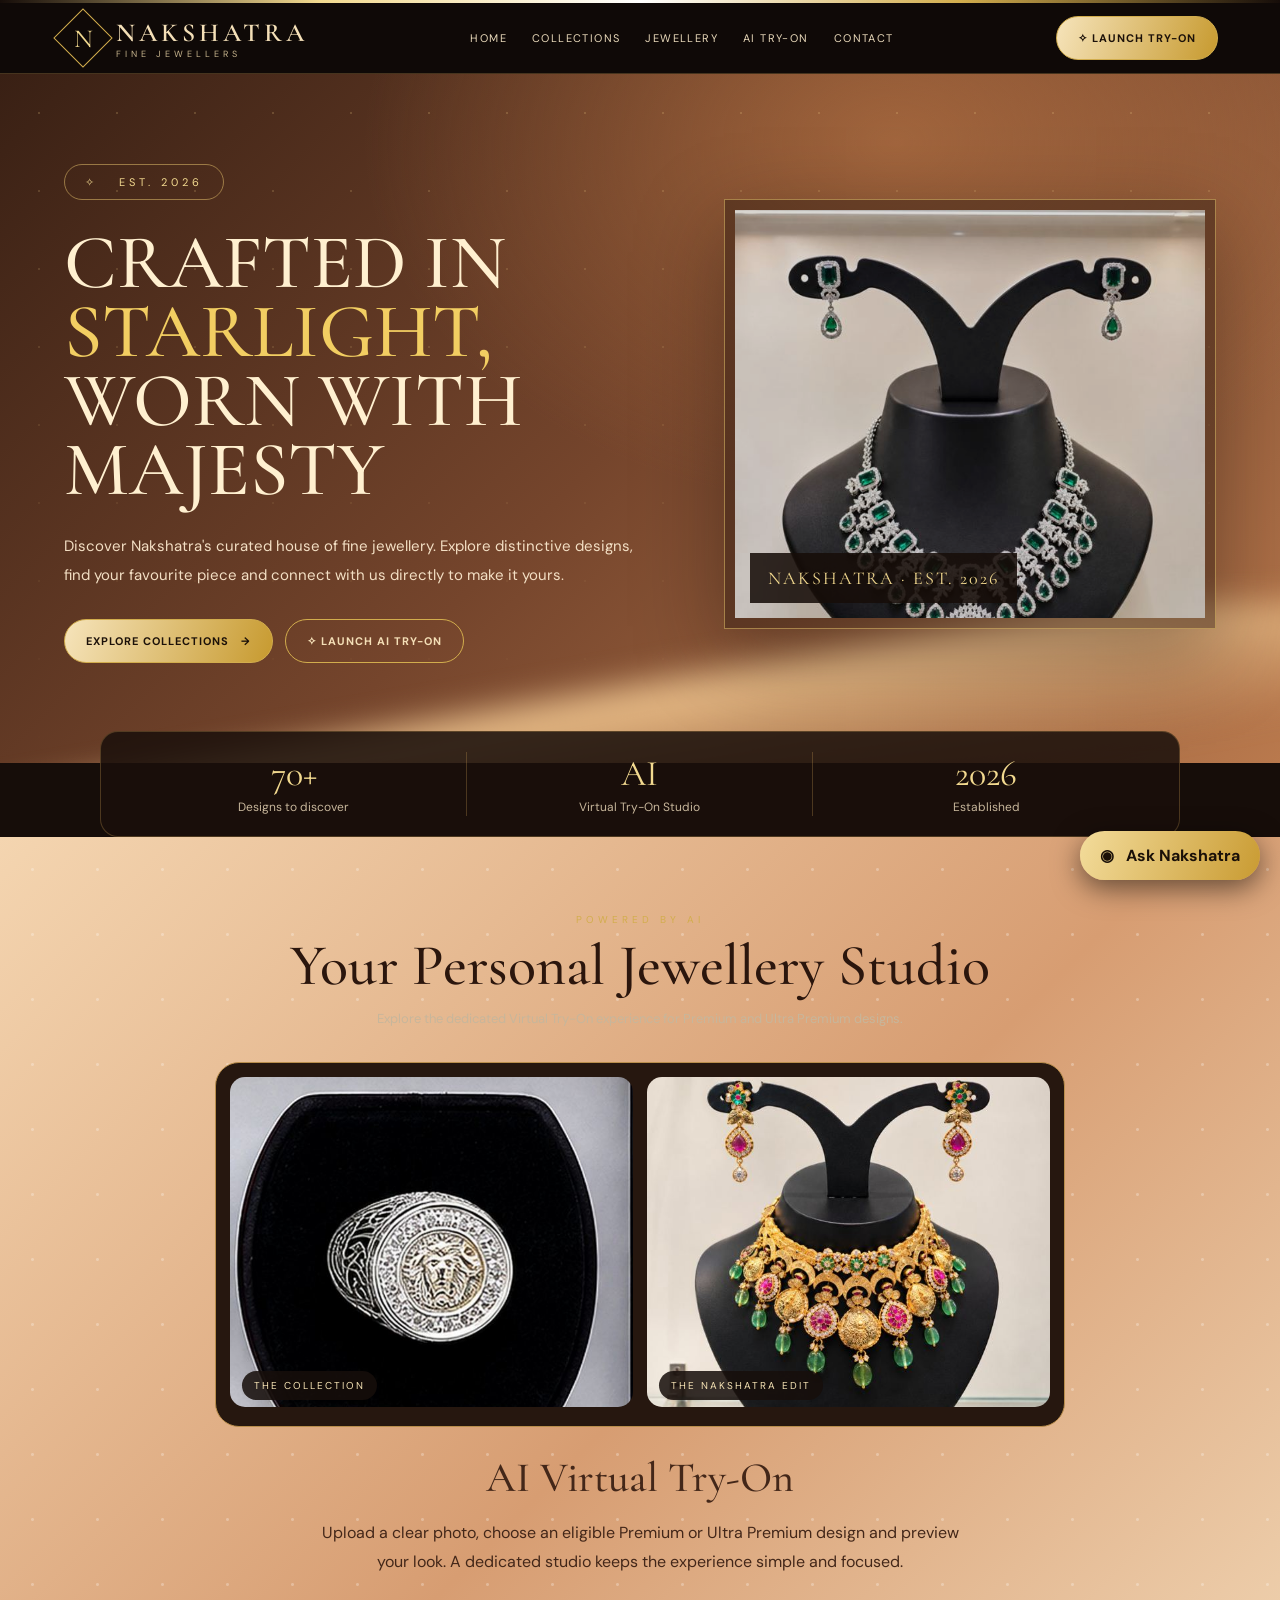
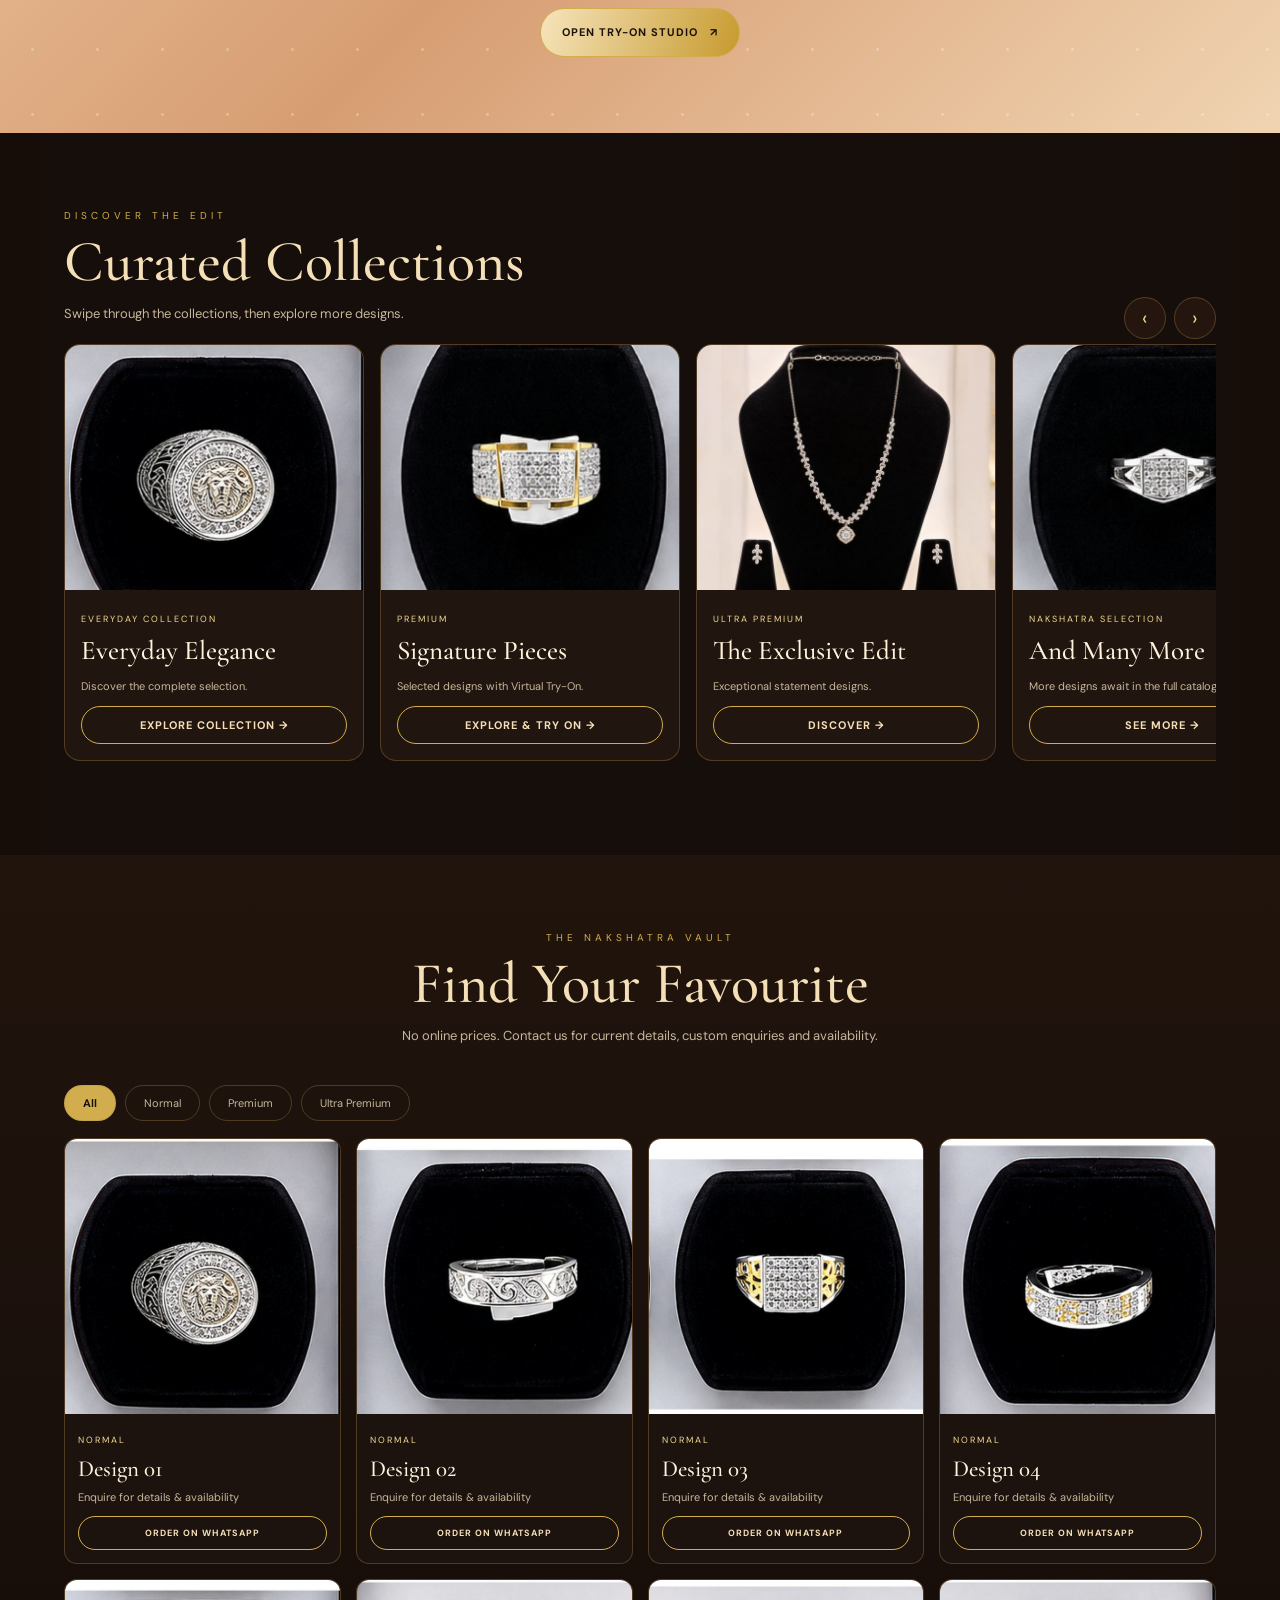
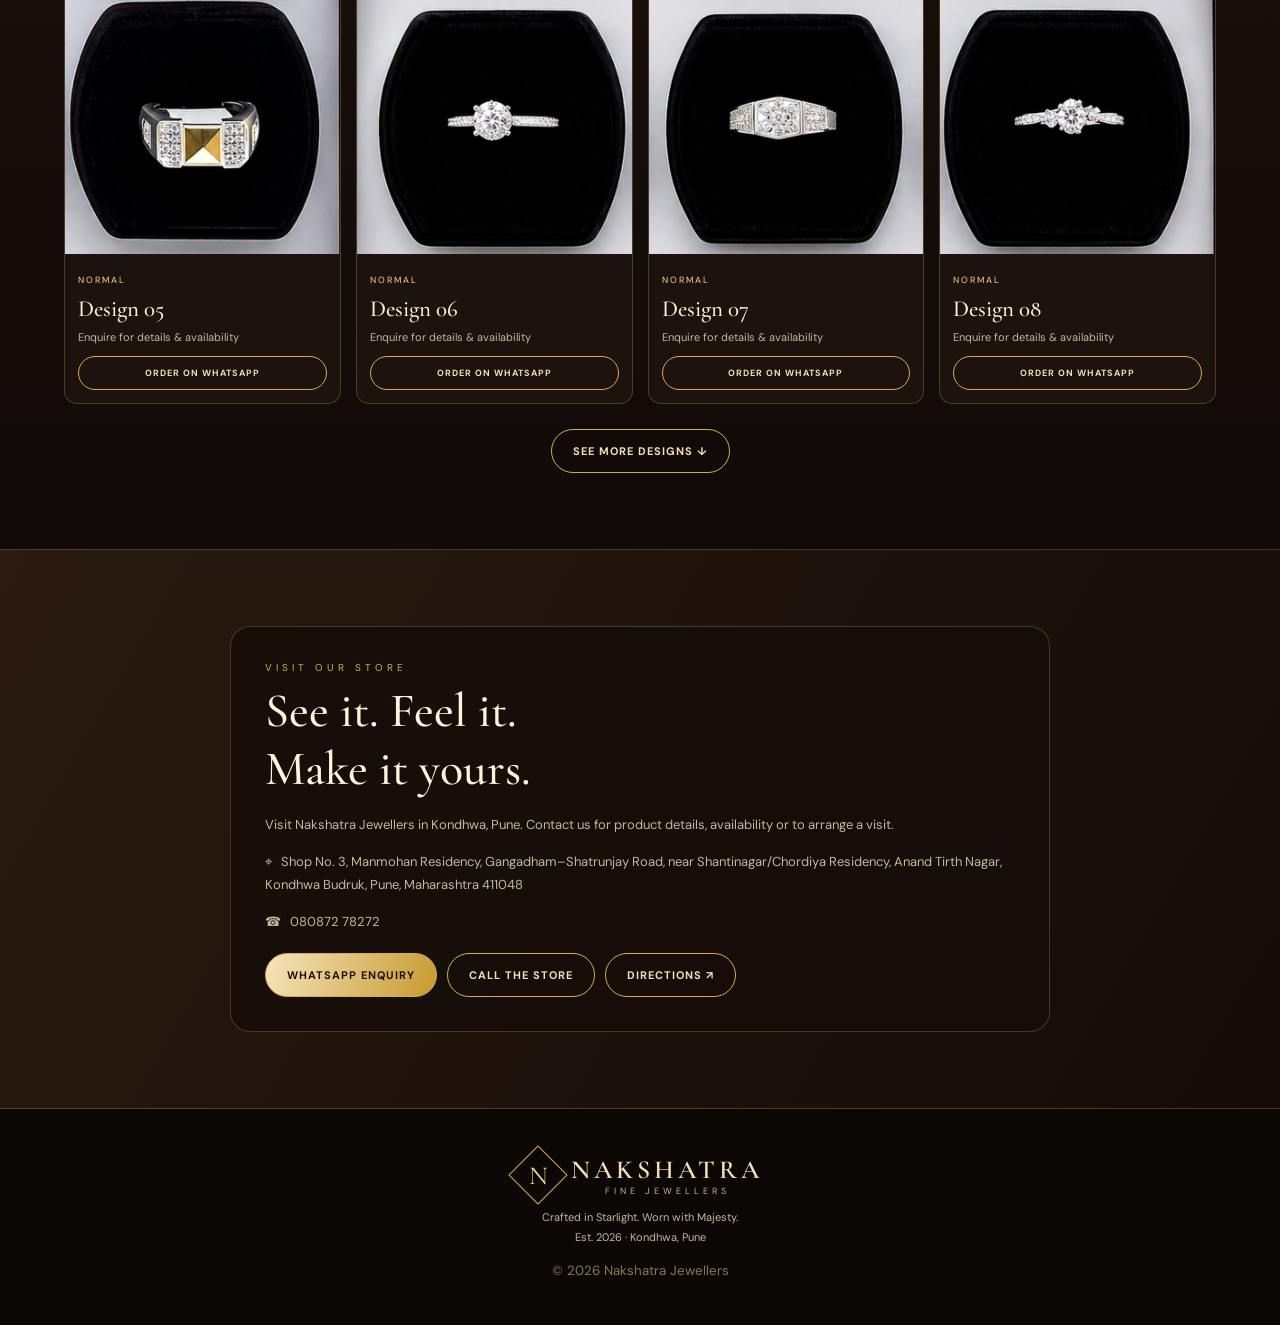
==== commit 184fa0f2: "Rebuild Nakshatra luxury storefront and add customer FAQ chatbot" ====
--- a/index.html
+++ b/index.html
@@ -1,29 +1,20 @@
 <!doctype html>
-<html lang="en">
-<head>
-<meta charset="utf-8"><meta name="viewport" content="width=device-width,initial-scale=1"><meta name="theme-color" content="#100b08">
-<title>Nakshatra Jewellers | Est. 2026</title>
-<meta name="description" content="Discover the Normal, Premium and Ultra Premium jewellery collections at Nakshatra Jewellers. Explore selected pieces with our virtual try-on studio.">
+<html lang="en"><head><meta charset="utf-8"><meta name="viewport" content="width=device-width,initial-scale=1"><meta name="theme-color" content="#170e0b"><title>Nakshatra Jewellers | Crafted in Starlight</title><meta name="description" content="Discover Nakshatra Jewellers. Explore Normal, Premium and Ultra Premium jewellery. Order on WhatsApp and discover our virtual try-on studio.">
+<link rel="preconnect" href="https://fonts.googleapis.com"><link rel="preconnect" href="https://fonts.gstatic.com" crossorigin><link href="https://fonts.googleapis.com/css2?family=Cormorant+Garamond:wght@400;500;600;700&family=DM+Sans:wght@400;500;600;700&display=swap" rel="stylesheet">
 <style>
-@import url('https://fonts.googleapis.com/css2?family=Cormorant+Garamond:wght@400;500;600;700&family=DM+Sans:wght@400;500;600;700&display=swap');
-:root{--bg:#100b08;--panel:#19110d;--panel2:#211710;--gold:#caa64b;--gold2:#ead69a;--cream:#f6edda;--muted:#b6a88e;--line:rgba(202,166,75,.25);--serif:'Cormorant Garamond',Georgia,serif;--sans:'DM Sans',Arial,sans-serif}*{box-sizing:border-box}html{scroll-behavior:smooth}body{margin:0;background:radial-gradient(ellipse at 50% -15%,#3a2818 0,#170f0a 38%,#0d0907 76%);color:var(--cream);font-family:var(--sans)}a{color:inherit;text-decoration:none}button,input,select{font:inherit}.topline{height:3px;background:linear-gradient(90deg,transparent,var(--gold),#fff0bd,var(--gold),transparent)}header{position:sticky;top:0;z-index:20;background:rgba(15,10,7,.91);backdrop-filter:blur(16px);border-bottom:1px solid var(--line)}.nav{max-width:1240px;margin:auto;padding:16px 24px;display:flex;align-items:center;justify-content:space-between;gap:20px}.brand{display:flex;flex-direction:column;align-items:center;min-width:180px}.brand strong{font:600 27px var(--serif);letter-spacing:3px;color:var(--gold2)}.brand small{font-size:9px;letter-spacing:3px;color:var(--muted);margin-top:2px}.navlinks{display:flex;gap:28px;color:#e7d9bd;font-size:12px;letter-spacing:1.5px;text-transform:uppercase}.navlinks a:hover{color:var(--gold2)}.navcta,.goldbtn{border:1px solid var(--gold);background:linear-gradient(110deg,#f1dda4,#c59a32);color:#1a1008;padding:12px 19px;border-radius:3px;font-weight:700;letter-spacing:1px;font-size:11px;text-transform:uppercase;cursor:pointer}.hero{max-width:1240px;margin:auto;padding:68px 24px 76px;display:grid;grid-template-columns:1fr 1.02fr;gap:50px;align-items:center;min-height:570px}.eyebrow{color:var(--gold);font-size:10px;letter-spacing:4px;text-transform:uppercase}.hero h1{font:500 clamp(50px,6.4vw,88px)/.92 var(--serif);margin:22px 0;color:#f4e8cc;max-width:600px}.hero h1 em{color:var(--gold2);font-weight:400}.hero p{color:var(--muted);line-height:1.9;max-width:440px;font-size:14px}.hero-actions{display:flex;gap:13px;align-items:center;margin-top:30px;flex-wrap:wrap}.outlinebtn{padding:12px 18px;border:1px solid var(--line);color:var(--cream);font-size:11px;letter-spacing:1px;text-transform:uppercase}.heroart{height:440px;position:relative;border:1px solid var(--line);padding:12px;background:linear-gradient(145deg,rgba(225,192,119,.16),rgba(30,18,11,.2));box-shadow:0 25px 80px #0008}.heroart:before{content:'';position:absolute;inset:25px;border:1px solid rgba(231,203,142,.23);pointer-events:none;z-index:1}.heroart img{width:100%;height:100%;object-fit:cover;filter:brightness(.86);display:block}.artcaption{position:absolute;bottom:30px;left:30px;z-index:2;background:#100b08d9;padding:16px 22px;border-left:2px solid var(--gold)}.artcaption small{display:block;color:var(--gold);letter-spacing:2px;font-size:9px}.artcaption b{font:500 25px var(--serif)}.marquee{border-block:1px solid var(--line);padding:17px 10px;text-align:center;color:var(--gold2);font:italic 20px var(--serif);letter-spacing:2px}.section{max-width:1240px;margin:auto;padding:76px 24px}.sectionhead{text-align:center;margin-bottom:35px}.sectionhead h2{font:500 clamp(36px,4vw,54px) var(--serif);margin:10px 0;color:var(--cream)}.sectionhead p{font-size:13px;color:var(--muted);line-height:1.8}.collections{display:grid;grid-template-columns:repeat(3,1fr);gap:18px}.collection{position:relative;min-height:310px;overflow:hidden;border:1px solid var(--line);background:#1a120d}.collection img{width:100%;height:310px;object-fit:cover;opacity:.72;transition:.7s}.collection:hover img{transform:scale(1.05);opacity:.92}.collection .overlay{position:absolute;inset:0;background:linear-gradient(0deg,#0b0806 0,transparent 78%);display:flex;flex-direction:column;justify-content:flex-end;padding:25px}.overlay small{color:var(--gold);letter-spacing:3px;font-size:9px}.overlay h3{font:500 34px var(--serif);margin:8px 0}.overlay p{color:#d0c2a8;font-size:12px;margin:0 0 14px}.textlink{color:var(--gold2);font-size:10px;letter-spacing:2px;text-transform:uppercase}.catalogue{border-top:1px solid var(--line);background:linear-gradient(180deg,#120c08,#1b120c 55%,#100b08)}.filters{display:flex;gap:9px;justify-content:center;flex-wrap:wrap;margin:25px 0 30px}.filter{border:1px solid var(--line);background:transparent;color:var(--muted);padding:10px 17px;border-radius:30px;font-size:11px;cursor:pointer}.filter.active{background:var(--gold);color:#160e07;border-color:var(--gold);font-weight:700}.products{display:grid;grid-template-columns:repeat(4,1fr);gap:17px}.product{background:#1a120d;border:1px solid var(--line);padding:10px;transition:.25s}.product:hover{transform:translateY(-4px);border-color:#b9964d}.product img{width:100%;aspect-ratio:1/1;object-fit:cover;background:#0c0907;display:block}.productmeta{padding:13px 3px 5px}.productmeta small{color:var(--gold);letter-spacing:2px;font-size:9px;text-transform:uppercase}.productmeta h3{font:500 22px var(--serif);margin:6px 0;color:#f0e4ca}.productmeta p{font-size:11px;color:var(--muted);margin:0 0 12px}.productactions{display:flex;gap:7px}.productactions button{flex:1;padding:9px 7px;font-size:9px;letter-spacing:1px;text-transform:uppercase;border:1px solid var(--line);background:transparent;color:var(--cream);cursor:pointer}.productactions .try{background:var(--gold);color:#1a1008;border-color:var(--gold);font-weight:700}.featured{background:linear-gradient(120deg,#291d13,#120c08);border-block:1px solid var(--line)}.featuregrid{display:grid;grid-template-columns:1fr 1fr;gap:36px;align-items:center}.featuregrid img{width:100%;max-height:500px;object-fit:cover;border:1px solid var(--line);padding:8px;background:#0c0907}.featuregrid h2{font:500 52px/.98 var(--serif);margin:15px 0}.featuregrid p{color:var(--muted);font-size:13px;line-height:1.9}.tryon{max-width:1040px;margin:auto;padding:75px 24px}.trybox{border:1px solid var(--line);background:linear-gradient(145deg,#20160f,#120c08);padding:26px}.trygrid{display:grid;grid-template-columns:1fr 1fr;gap:22px}.tryphoto,.tryresult{min-height:350px;border:1px dashed rgba(202,166,75,.4);background:#0d0a08;display:flex;align-items:center;justify-content:center;position:relative;overflow:hidden}.tryphoto img,.tryresult img{max-width:100%;max-height:460px;object-fit:contain}.tryresult canvas{max-width:100%;max-height:460px;object-fit:contain}.trycontrols{display:flex;gap:10px;flex-wrap:wrap;margin:18px 0}.trycontrols input,.trycontrols select{background:#100b08;color:var(--cream);border:1px solid var(--line);padding:12px;min-width:0}.hint{font-size:11px;color:var(--muted);line-height:1.7}.status{font-size:12px;color:var(--gold2);min-height:20px}.footer{border-top:1px solid var(--line);padding:40px 24px;text-align:center;background:#0a0705}.footer .brand{margin:0 auto 15px}.footer p{font-size:11px;color:var(--muted);line-height:1.8}.hidden{display:none!important}.empty{grid-column:1/-1;text-align:center;color:var(--muted);padding:50px}.hamb{display:none;background:none;color:var(--gold);border:1px solid var(--line);padding:8px}
-@media(max-width:800px){.nav{padding:13px 16px}.navlinks{display:none;position:absolute;top:68px;left:0;right:0;background:#100b08;padding:22px;flex-direction:column;gap:18px;border-bottom:1px solid var(--line)}.navlinks.open{display:flex}.hamb{display:block}.navcta{display:none}.hero{grid-template-columns:1fr;padding:48px 18px 55px;gap:28px}.heroart{height:350px}.hero h1{font-size:58px}.section{padding:58px 17px}.collections{grid-template-columns:1fr}.collection,.collection img{min-height:270px;height:270px}.products{grid-template-columns:repeat(2,1fr);gap:10px}.featuregrid,.trygrid{grid-template-columns:1fr}.tryphoto,.tryresult{min-height:290px}.trybox{padding:15px}.brand strong{font-size:22px}.brand{min-width:145px}}
+:root{--ink:#160d09;--brown:#392116;--bronze:#8e5230;--champ:#f4dfb7;--gold:#d2ad4d;--gold2:#f2d98f;--cream:#fff3dc;--muted:#c7b69b;--line:#b58a4c55;--serif:'Cormorant Garamond',Georgia,serif;--sans:'DM Sans',Arial,sans-serif}*{box-sizing:border-box}html{scroll-behavior:smooth}body{margin:0;background:var(--ink);color:var(--cream);font-family:var(--sans)}button,a{font:inherit}a{color:inherit;text-decoration:none}button{cursor:pointer}.topglow{height:3px;background:linear-gradient(90deg,transparent,var(--gold2),#fff, var(--gold),transparent)}header{position:sticky;top:0;z-index:30;background:#100a08ed;backdrop-filter:blur(16px);border-bottom:1px solid var(--line)}.nav{max-width:1200px;margin:auto;padding:13px 22px;display:flex;align-items:center;justify-content:space-between;gap:20px}.logo{display:flex;align-items:center;gap:12px}.crest{width:42px;height:42px;border:1px solid var(--gold);display:grid;place-items:center;color:var(--gold2);font:26px var(--serif);transform:rotate(45deg)}.crest span{transform:rotate(-45deg)}.wordmark b{display:block;font:600 26px var(--serif);letter-spacing:4px;color:var(--champ)}.wordmark small{display:block;font-size:9px;letter-spacing:4px;color:#c7b48d}.links{display:flex;gap:25px;font-size:11px;letter-spacing:1.4px;text-transform:uppercase;color:#e9d9ba}.links a:hover{color:var(--gold2)}.menu{display:none;background:none;border:1px solid var(--line);color:var(--gold2);padding:9px}.btn{display:inline-flex;align-items:center;justify-content:center;gap:9px;padding:14px 21px;border:1px solid var(--gold);background:linear-gradient(110deg,#f6e4bb,#c79a2f);color:#1c1109;font-size:11px;font-weight:700;letter-spacing:1px;text-transform:uppercase;border-radius:30px}.btn.ghost{background:transparent;color:var(--champ)}.hero{position:relative;overflow:hidden;background:radial-gradient(ellipse at 70% 10%,#b87545aa,transparent 42%),linear-gradient(135deg,#392014,#75452c 50%,#b9794d 100%);min-height:650px}.hero:before{content:"";position:absolute;inset:0;background-image:radial-gradient(#f7d58b99 1px,transparent 1.5px);background-size:78px 78px;opacity:.35;mask-image:linear-gradient(180deg,#000,transparent)}.hero:after{content:"";position:absolute;inset:auto -10% -100px;height:260px;background:linear-gradient(170deg,transparent 40%,#f5d4a3aa 41%,#e9bc86 44%,transparent 68%);filter:blur(16px)}.hero-inner{position:relative;z-index:2;max-width:1200px;margin:auto;padding:90px 24px 100px;display:grid;grid-template-columns:1fr .8fr;gap:45px;align-items:center}.est{display:inline-block;border:1px solid #e3c06b88;border-radius:30px;padding:10px 20px;color:var(--gold2);font-size:11px;letter-spacing:4px}.hero h1{font:500 clamp(54px,6vw,82px)/.9 var(--serif);max-width:650px;margin:28px 0;color:#fff0d0;text-transform:uppercase}.hero h1 em{font-style:normal;color:#f2ce62}.hero p{max-width:570px;color:#f3dfc4;line-height:1.9;font-size:15px}.hero-actions{display:flex;gap:12px;flex-wrap:wrap;margin-top:30px}.hero-art{height:430px;position:relative;border:1px solid #e7c46b88;padding:10px;background:#2a160d77;box-shadow:0 25px 80px #1b0e0a66}.hero-art img{width:100%;height:100%;object-fit:cover;display:block;filter:brightness(.85)}.hero-art:after{content:"NAKSHATRA · EST. 2026";position:absolute;bottom:25px;left:25px;background:#170d09dd;padding:14px 18px;color:var(--gold2);font:18px var(--serif);letter-spacing:2px}.stats{max-width:1080px;margin:-32px auto 0;position:relative;z-index:4;background:#1a100bdc;border:1px solid var(--line);border-radius:18px;display:grid;grid-template-columns:repeat(3,1fr);padding:20px}.stat{text-align:center;border-right:1px solid var(--line)}.stat:last-child{border:0}.stat b{display:block;color:var(--gold2);font:36px var(--serif)}.stat span{font-size:12px;color:var(--muted)}.section{max-width:1200px;margin:auto;padding:76px 24px}.heading{text-align:center;margin-bottom:32px}.eyebrow{color:var(--gold);font-size:10px;letter-spacing:4px;text-transform:uppercase}.heading h2{font:500 clamp(38px,5vw,58px)/.95 var(--serif);margin:12px 0;color:var(--champ)}.heading p{color:var(--muted);font-size:13px;line-height:1.8}.studio{background:linear-gradient(135deg,#f4d5b0,#d79d72 55%,#f0d4b2);color:#27150d;position:relative;overflow:hidden}.studio:before{content:"";position:absolute;inset:0;background:radial-gradient(#fff8 1px,transparent 2px);background-size:65px 65px;opacity:.5}.studio .section{position:relative}.studio .heading h2{color:#2b160d}.compare{max-width:850px;margin:auto;background:#26170f;border:1px solid #b98e4c;padding:14px;border-radius:24px;display:grid;grid-template-columns:1fr 1fr;gap:14px}.compare figure{margin:0;position:relative}.compare img{width:100%;height:330px;object-fit:cover;border-radius:15px}.compare figcaption{position:absolute;bottom:12px;left:12px;background:#170e0bdb;padding:8px 12px;border-radius:20px;color:#f7e4b5;font-size:10px;letter-spacing:2px}.studio-copy{text-align:center;margin:25px auto 0;max-width:650px;color:#432719;line-height:1.8}.studio-copy .btn{margin-top:15px}.collection-section{background:#160e0a}.slider-head{display:flex;align-items:end;justify-content:space-between;gap:15px}.arrows{display:flex;gap:8px}.arrow{width:42px;height:42px;border:1px solid var(--line);background:#24160f;color:var(--gold2);border-radius:50%;font-size:20px}.rail{display:flex;gap:16px;overflow-x:auto;scroll-snap-type:x mandatory;padding:5px 2px 18px;scrollbar-width:thin;scrollbar-color:var(--gold) #21140e}.tile{flex:0 0 clamp(220px,28vw,300px);scroll-snap-align:start;background:#21150f;border:1px solid var(--line);border-radius:16px;overflow:hidden}.tile img{width:100%;height:245px;object-fit:cover;display:block;background:#0d0907}.tile-body{padding:16px}.tag{color:var(--gold2);font-size:9px;letter-spacing:2px}.tile h3{font:500 27px var(--serif);margin:7px 0}.tile p{font-size:11px;color:var(--muted);line-height:1.6}.tile .btn{width:100%;padding:11px}.catalog{background:linear-gradient(180deg,#21140d,#100a08)}.filters{display:flex;gap:9px;overflow:auto;padding:5px 0 17px;scrollbar-width:none}.filter{white-space:nowrap;border:1px solid var(--line);border-radius:30px;background:transparent;color:var(--muted);padding:10px 18px;font-size:11px}.filter.active{background:var(--gold);color:#1b1008;font-weight:700}.grid{display:grid;grid-template-columns:repeat(4,1fr);gap:15px}.card{background:#1d130e;border:1px solid var(--line);border-radius:13px;overflow:hidden}.card img{width:100%;aspect-ratio:1;object-fit:cover;background:#0d0907;display:block}.cardbody{padding:13px}.cardbody small{color:var(--gold2);font-size:9px;letter-spacing:2px}.cardbody h3{font:500 23px var(--serif);margin:7px 0}.cardbody p{font-size:11px;color:var(--muted);margin:0 0 12px}.cardbody .btn{width:100%;padding:10px;font-size:9px}.more{text-align:center;margin-top:25px}.store{background:linear-gradient(120deg,#2a1a10,#130c08);border-block:1px solid var(--line)}.storebox{max-width:820px;margin:auto;padding:34px;border:1px solid var(--line);border-radius:20px;background:#160e0ad9}.storebox h2{font:500 48px var(--serif);margin:8px 0 15px}.storebox p{color:var(--muted);line-height:1.8;font-size:13px}.storeactions{display:flex;gap:10px;flex-wrap:wrap;margin-top:20px}.footer{padding:45px 20px;text-align:center;background:#0b0705}.footer .logo{justify-content:center}.footer p{color:var(--muted);font-size:11px;line-height:1.8}.chat-launch{position:fixed;right:20px;bottom:20px;z-index:50;border:0;border-radius:40px;padding:14px 20px;background:linear-gradient(110deg,#f3dc9b,#c99b32);color:#1a1008;font-weight:700;box-shadow:0 8px 28px #0008}.chatbox{position:fixed;right:20px;bottom:85px;width:min(360px,calc(100vw - 30px));height:470px;z-index:51;background:#170e0a;border:1px solid var(--gold);border-radius:18px;box-shadow:0 20px 60px #000b;display:none;overflow:hidden}.chatbox.open{display:flex;flex-direction:column}.chathead{padding:16px;background:linear-gradient(110deg,#4b2b18,#1a100b);display:flex;justify-content:space-between;align-items:center}.chathead b{font:22px var(--serif);color:var(--champ)}.chathead small{display:block;color:var(--muted);font-size:10px}.chatclose{background:none;border:0;color:var(--gold2);font-size:22px}.chatmsgs{flex:1;overflow:auto;padding:14px;display:flex;flex-direction:column;gap:10px}.msg{max-width:88%;padding:10px 12px;border-radius:12px;background:#2a1c14;color:#f3e4c7;font-size:12px;line-height:1.6}.msg.user{align-self:flex-end;background:#d2ad4d;color:#1b1108}.quick{display:flex;gap:6px;flex-wrap:wrap;padding:0 12px 10px}.quick button{border:1px solid var(--line);border-radius:20px;background:transparent;color:var(--gold2);padding:7px 10px;font-size:10px}.chatinput{display:flex;border-top:1px solid var(--line);padding:10px;gap:7px}.chatinput input{flex:1;min-width:0;background:#0e0907;border:1px solid var(--line);border-radius:25px;padding:11px;color:var(--cream);outline:none}.chatinput button{border:0;border-radius:50%;width:40px;background:var(--gold);color:#1b1008}.hidden{display:none!important}
+@media(max-width:850px){.links{display:none;position:absolute;top:70px;left:0;right:0;background:#120b08;padding:22px;flex-direction:column;border-bottom:1px solid var(--line)}.links.open{display:flex}.menu{display:block}.nav .btn{display:none}.hero-inner{grid-template-columns:1fr;padding:58px 20px 75px}.hero-art{height:330px}.hero h1{font-size:58px}.stats{margin:0 15px;grid-template-columns:repeat(3,1fr);padding:13px}.stat b{font-size:28px}.section{padding:58px 18px}.grid{grid-template-columns:repeat(2,1fr);gap:10px}.compare img{height:240px}.storebox{padding:23px}.storebox h2{font-size:39px}}@media(max-width:420px){.wordmark b{font-size:21px;letter-spacing:3px}.crest{width:35px;height:35px}.hero h1{font-size:51px}.grid{grid-template-columns:repeat(2,minmax(0,1fr))}.cardbody{padding:10px}.cardbody h3{font-size:20px}.compare{gap:8px;padding:8px}.compare img{height:190px}}
 </style></head>
-<body><div class="topline"></div><header><nav class="nav"><button class="hamb" id="hamb">☰</button><a class="brand" href="#home"><strong>NAKSHATRA</strong><small>JEWELLERS · EST. 2026</small></a><div class="navlinks" id="navlinks"><a href="#collections">Collections</a><a href="#catalogue">Jewellery</a><a href="#ultra">Ultra Premium</a><a href="#tryon">Virtual Try-On</a></div><a class="navcta" href="#catalogue">Explore Collection</a></nav></header>
-<main id="home"><section class="hero"><div><div class="eyebrow">An expression of timeless elegance</div><h1>Jewellery that<br><em>feels like you.</em></h1><p>Discover thoughtfully selected pieces, from everyday signatures to exceptional statement creations. Find the piece that becomes part of your story.</p><div class="hero-actions"><a class="goldbtn" href="#collections">Explore collections</a><a class="outlinebtn" href="#tryon">Enter virtual studio</a></div></div><div class="heroart"><img src="assets/ultra-02.jpg" alt="Nakshatra emerald statement jewellery set"><div class="artcaption"><small>THE ART OF ADORNMENT</small><b>Made to be remembered.</b></div></div></section>
-<div class="marquee">Elegance in every detail&nbsp; · &nbsp;A little extraordinary&nbsp; · &nbsp;Nakshatra Jewellers</div>
-<section class="section" id="collections"><div class="sectionhead"><div class="eyebrow">Explore our world</div><h2>Three ways to discover</h2><p>From everyday elegance to rare statement pieces.</p></div><div class="collections"><a class="collection" href="#catalogue" data-jump="normal"><img src="assets/normal-01.jpg" alt="Normal jewellery"><div class="overlay"><small>THE EVERYDAY EDIT</small><h3>Normal Collection</h3><p>Discover the complete collection.</p><span class="textlink">Explore collection →</span></div></a><a class="collection" href="#catalogue" data-jump="premium"><img src="assets/premium-01.jpg" alt="Premium ring"><div class="overlay"><small>THE SIGNATURE EDIT</small><h3>Premium Collection</h3><p>Explore and experience virtual try-on.</p><span class="textlink">Explore & try on →</span></div></a><a class="collection" href="#ultra"><img src="assets/ultra-03.jpg" alt="Ultra premium Indian jewellery"><div class="overlay"><small>THE EXCLUSIVE EDIT</small><h3>Ultra Premium</h3><p>Exceptional pieces, showcased specially.</p><span class="textlink">Discover the edit →</span></div></a></div></section>
-<section class="featured" id="ultra"><div class="section featuregrid"><img src="assets/ultra-03.jpg" alt="Ultra premium gold statement necklace"><div><div class="eyebrow">The exclusive edit · Ultra Premium</div><h2>For moments<br>that deserve<br><em>more.</em></h2><p>Explore our Ultra Premium statement collection. Every featured design is available to discover in the catalogue and experience in the Virtual Try-On Studio.</p><a class="goldbtn" href="#catalogue" data-jump="ultra">Discover ultra premium</a></div></div></section>
-<section class="catalogue" id="catalogue"><div class="section"><div class="sectionhead"><div class="eyebrow">The Nakshatra selection</div><h2>Find your signature piece</h2><p>Browse the collections. Prices are not displayed; contact us for product details and availability.</p></div><div class="filters" id="filters"><button class="filter active" data-filter="all">All</button><button class="filter" data-filter="normal">Normal</button><button class="filter" data-filter="premium">Premium</button><button class="filter" data-filter="ultra">Ultra Premium</button></div><div class="products" id="products"></div></div></section>
-<section class="tryon" id="tryon"><div class="sectionhead"><div class="eyebrow">A personal preview</div><h2>Virtual Try-On Studio</h2><p>Choose a Premium or Ultra Premium piece and preview its placement on your own photo.</p></div><div class="trybox"><div class="trycontrols"><select id="tryProduct" aria-label="Select try-on jewellery"><option value="">Select Premium or Ultra Premium jewellery</option></select><label class="goldbtn" for="photoInput">Upload your photo</label><input id="photoInput" type="file" accept="image/*" capture="user" hidden><button class="outlinebtn" id="resetTry">Reset</button></div><div class="trygrid"><div><div class="eyebrow" style="margin-bottom:10px">Your photo</div><div class="tryphoto" id="photoStage"><span class="hint">Upload a clear photo with your hand, neck or ears visible.</span></div></div><div><div class="eyebrow" style="margin-bottom:10px">Product preview</div><div class="tryresult" id="resultStage"><span class="hint">Your selected jewellery preview will appear here.</span></div></div></div><div class="trycontrols"><label class="hint">Size <input id="scale" type="range" min="8" max="65" value="24"></label><label class="hint">Horizontal <input id="xpos" type="range" min="0" max="100" value="50"></label><label class="hint">Vertical <input id="ypos" type="range" min="0" max="100" value="55"></label><button class="goldbtn" id="makePreview">Create preview</button><button class="outlinebtn" id="downloadPreview" disabled>Save preview</button></div><div class="status" id="tryStatus" aria-live="polite"></div><p class="hint">Important: This first live build provides an adjustable visual preview, not a generative AI fitting. It does not yet claim photorealistic fitting or automatic finger/neck/ear detection. Those require a separately configured AI image-generation and landmark-detection service. Your photo stays in this browser in this preview flow.</p></div></section></main>
-<footer class="footer"><a class="brand" href="#home"><strong>NAKSHATRA</strong><small>JEWELLERS · EST. 2026</small></a><p>Timeless elegance. Distinctive expression.<br>For product enquiries and availability, please contact Nakshatra Jewellers.</p><small style="color:#796c57;letter-spacing:2px">© 2026 NAKSHATRA JEWELLERS</small></footer>
+<body><div class="topglow"></div><header><nav class="nav"><button class="menu" id="menu">☰</button><a class="logo" href="#home"><span class="crest"><span>N</span></span><span class="wordmark"><b>NAKSHATRA</b><small>FINE JEWELLERS</small></span></a><nav class="links" id="links"><a href="#home">Home</a><a href="#collections">Collections</a><a href="#catalogue">Jewellery</a><a href="#tryon">AI Try-On</a><a href="#store">Contact</a></nav><a class="btn" href="#tryon">✧ Launch Try-On</a></nav></header>
+<main id="home"><section class="hero"><div class="hero-inner"><div><span class="est">✧ &nbsp; EST. 2026</span><h1>Crafted in<br><em>Starlight,</em><br>Worn with<br>Majesty</h1><p>Discover Nakshatra's curated house of fine jewellery. Explore distinctive designs, find your favourite piece and connect with us directly to make it yours.</p><div class="hero-actions"><a class="btn" href="#collections">Explore Collections &nbsp; →</a><a class="btn ghost" href="#tryon">✧ Launch AI Try-On</a></div></div><div class="hero-art"><img src="assets/ultra-02.jpg" alt="Nakshatra jewellery collection"></div></div></section>
+<div class="stats"><div class="stat"><b>70+</b><span>Designs to discover</span></div><div class="stat"><b>AI</b><span>Virtual Try-On Studio</span></div><div class="stat"><b>2026</b><span>Established</span></div></div>
+<section class="studio" id="tryon"><div class="section"><div class="heading"><div class="eyebrow">Powered by AI</div><h2>Your Personal Jewellery Studio</h2><p>Explore the dedicated Virtual Try-On experience for Premium and Ultra Premium designs.</p></div><div class="compare"><figure><img src="assets/normal-01.jpg" alt="Jewellery catalogue reference"><figcaption>THE COLLECTION</figcaption></figure><figure><img src="assets/ultra-03.jpg" alt="Nakshatra statement jewellery"><figcaption>THE NAKSHATRA EDIT</figcaption></figure></div><div class="studio-copy"><h2 style="font:500 42px var(--serif);margin:18px 0 5px">AI Virtual Try-On</h2><p>Upload a clear photo, choose an eligible Premium or Ultra Premium design and preview your look. A dedicated studio keeps the experience simple and focused.</p><a class="btn" href="try-on.html">Open Try-On Studio &nbsp; ↗</a></div></div></section>
+<section class="section collection-section" id="collections"><div class="slider-head"><div class="heading" style="text-align:left;margin:0"><div class="eyebrow">Discover the edit</div><h2>Curated Collections</h2><p>Swipe through the collections, then explore more designs.</p></div><div class="arrows"><button class="arrow" data-scroll="-1" aria-label="Previous">‹</button><button class="arrow" data-scroll="1" aria-label="Next">›</button></div></div><div class="rail" id="rails"><article class="tile"><img src="assets/normal-01.jpg" alt="Normal collection"><div class="tile-body"><span class="tag">EVERYDAY COLLECTION</span><h3>Everyday Elegance</h3><p>Discover the complete selection.</p><a class="btn ghost" href="#catalogue" data-tier="normal">Explore Collection →</a></div></article><article class="tile"><img src="assets/premium-01.jpg" alt="Premium collection"><div class="tile-body"><span class="tag">PREMIUM</span><h3>Signature Pieces</h3><p>Selected designs with Virtual Try-On.</p><a class="btn ghost" href="#catalogue" data-tier="premium">Explore & Try On →</a></div></article><article class="tile"><img src="assets/ultra-01.jpg" alt="Ultra premium collection"><div class="tile-body"><span class="tag">ULTRA PREMIUM</span><h3>The Exclusive Edit</h3><p>Exceptional statement designs.</p><a class="btn ghost" href="#catalogue" data-tier="ultra">Discover →</a></div></article><article class="tile"><img src="assets/premium-02.jpg" alt="Jewellery details"><div class="tile-body"><span class="tag">NAKSHATRA SELECTION</span><h3>And Many More</h3><p>More designs await in the full catalogue.</p><a class="btn ghost" href="#catalogue">See More →</a></div></article></div></section>
+<section class="catalog" id="catalogue"><div class="section"><div class="heading"><div class="eyebrow">The Nakshatra vault</div><h2>Find Your Favourite</h2><p>No online prices. Contact us for current details, custom enquiries and availability.</p></div><div class="filters" id="filters"><button class="filter active" data-filter="all">All</button><button class="filter" data-filter="normal">Normal</button><button class="filter" data-filter="premium">Premium</button><button class="filter" data-filter="ultra">Ultra Premium</button></div><div class="grid" id="grid"></div><div class="more"><button class="btn ghost" id="more">See More Designs ↓</button></div></div></section>
+<section class="store" id="store"><div class="section"><div class="storebox"><div class="eyebrow">Visit our store</div><h2>See it. Feel it.<br>Make it yours.</h2><p>Visit Nakshatra Jewellers in Kondhwa, Pune. Contact us for product details, availability or to arrange a visit.</p><p>⌖ &nbsp; Shop No. 3, Manmohan Residency, Gangadham–Shatrunjay Road, near Shantinagar/Chordiya Residency, Anand Tirth Nagar, Kondhwa Budruk, Pune, Maharashtra 411048</p><p>☎ &nbsp; 080872 78272</p><div class="storeactions"><a class="btn" href="https://wa.me/918087278272" target="_blank" rel="noopener">WhatsApp Enquiry</a><a class="btn ghost" href="tel:+918087278272">Call the Store</a><a class="btn ghost" href="https://www.google.com/maps/search/?api=1&query=Shop+No+3+Manmohan+Residency+Gangadham+Shatrunjay+Road+Kondhwa+Budruk+Pune" target="_blank" rel="noopener">Directions ↗</a></div></div></div></section></main>
+<footer class="footer"><a class="logo" href="#home"><span class="crest"><span>N</span></span><span class="wordmark"><b>NAKSHATRA</b><small>FINE JEWELLERS</small></span></a><p>Crafted in Starlight. Worn with Majesty.<br>Est. 2026 · Kondhwa, Pune</p><small style="color:#88745a">© 2026 Nakshatra Jewellers</small></footer>
+<button class="chat-launch" id="chatLaunch">◉ &nbsp; Ask Nakshatra</button><section class="chatbox" id="chatbox" aria-label="Nakshatra customer assistant"><div class="chathead"><div><b>Ask Nakshatra</b><small>Jewellery assistance · Usually replies instantly</small></div><button class="chatclose" id="chatClose" aria-label="Close chat">×</button></div><div class="chatmsgs" id="chatmsgs"><div class="msg">Namaste! Welcome to Nakshatra Jewellers. ✨ How may I help you today?</div></div><div class="quick"><button data-q="Do you show prices?">Prices</button><button data-q="How does Try-On work?">Virtual Try-On</button><button data-q="How can I order?">How to order</button><button data-q="Where is your store?">Store location</button></div><form class="chatinput" id="chatform"><input id="chattext" placeholder="Ask about jewellery..." autocomplete="off" aria-label="Type your question"><button aria-label="Send">➤</button></form></section>
 <script>
-const products=[];for(let i=1;i<=50;i++)products.push({id:`normal-${i}`,tier:'normal',name:`Jewellery ${String(i).padStart(2,'0')}`,category:i<=23?'Rings':i<=33?'Chains':'Jewellery',img:`assets/normal-${String(i).padStart(2,'0')}.jpg`,tryon:false});
-for(let i=1;i<=20;i++)products.push({id:`premium-${i}`,tier:'premium',name:`Premium Piece ${String(i).padStart(2,'0')}`,category:i<=4?'Rings':i<=12?'Bracelets':i<=16?'Earrings':'Jewellery Sets',img:`assets/premium-${String(i).padStart(2,'0')}.jpg`,tryon:true});
-for(let i=1;i<=4;i++)products.push({id:`ultra-${i}`,tier:'ultra',name:`Ultra Premium Set ${String(i).padStart(2,'0')}`,category:'Statement Sets',img:`assets/ultra-${String(i).padStart(2,'0')}.jpg`,tryon:true});
-const grid=document.getElementById('products'),filters=document.getElementById('filters');let active='all';function render(){let shown=products.filter(p=>active==='all'||p.tier===active);grid.innerHTML=shown.map(p=>`<article class="product"><img loading="lazy" src="${p.img}" alt="${p.name}" onerror="this.style.opacity='.15'"><div class="productmeta"><small>${p.tier==='ultra'?'ULTRA PREMIUM':p.tier.toUpperCase()} · ${p.category}</small><h3>${p.name}</h3><p>Enquire for details & availability</p><div class="productactions"><button onclick="enquire('${p.name}')">Enquire</button>${p.tryon?`<button class="try" onclick="chooseTry('${p.id}')">Try on</button>`:''}</div></div></article>`).join('')}
-filters.addEventListener('click',e=>{let b=e.target.closest('button[data-filter]');if(!b)return;active=b.dataset.filter;filters.querySelectorAll('button').forEach(x=>x.classList.toggle('active',x===b));render()});document.querySelectorAll('[data-jump]').forEach(a=>a.addEventListener('click',()=>{active=a.dataset.jump;filters.querySelectorAll('button').forEach(x=>x.classList.toggle('active',x.dataset.filter===active));render()}));
-const sel=document.getElementById('tryProduct');products.filter(p=>p.tryon).forEach(p=>{let o=document.createElement('option');o.value=p.id;o.textContent=`${p.tier==='ultra'?'Ultra Premium':'Premium'} — ${p.name} (${p.category})`;sel.append(o)});function chooseTry(id){sel.value=id;document.getElementById('tryon').scrollIntoView({behavior:'smooth'});document.getElementById('tryStatus').textContent='Selected. Upload your photo to continue.'}window.chooseTry=chooseTry;window.enquire=name=>{let msg=encodeURIComponent(`Hello Nakshatra Jewellers, I would like details and availability for ${name}.`);window.open(`https://wa.me/?text=${msg}`,'_blank')};render();
-document.getElementById('hamb').onclick=()=>document.getElementById('navlinks').classList.toggle('open');document.querySelectorAll('.navlinks a').forEach(a=>a.onclick=()=>document.getElementById('navlinks').classList.remove('open'));
-let userImg=null,productImg=null,canvas=null;const photoStage=document.getElementById('photoStage'),resultStage=document.getElementById('resultStage'),status=document.getElementById('tryStatus'),save=document.getElementById('downloadPreview');document.getElementById('photoInput').addEventListener('change',e=>{const f=e.target.files[0];if(!f)return;if(!f.type.startsWith('image/')){status.textContent='Please choose an image file.';return}if(userImg)URL.revokeObjectURL(userImg);userImg=URL.createObjectURL(f);photoStage.innerHTML=`<img src="${userImg}" alt="Your uploaded photo">`;status.textContent='Photo loaded in this browser.';save.disabled=true});sel.addEventListener('change',()=>{let p=products.find(x=>x.id===sel.value);if(!p)return;productImg=new Image();productImg.src=p.img;status.textContent='Jewellery selected: '+p.name});function renderPreview(){if(!userImg){status.textContent='First upload your photo.';return}if(!sel.value){status.textContent='First select a Premium or Ultra Premium product.';return}let p=products.find(x=>x.id===sel.value);let img=new Image();img.onload=()=>{let base=new Image();base.onload=()=>{let w=base.naturalWidth,h=base.naturalHeight;canvas=document.createElement('canvas');canvas.width=w;canvas.height=h;let c=canvas.getContext('2d');c.drawImage(base,0,0,w,h);let maxW=w*(Number(document.getElementById('scale').value)/100);let ratio=img.naturalHeight/img.naturalWidth;let dw=maxW,dh=dw*ratio;let x=w*Number(document.getElementById('xpos').value)/100-dw/2;let y=h*Number(document.getElementById('ypos').value)/100-dh/2;c.save();c.globalAlpha=.94;c.shadowColor='rgba(0,0,0,.35)';c.shadowBlur=8;c.drawImage(img,x,y,dw,dh);c.restore();resultStage.innerHTML='';resultStage.append(canvas);save.disabled=false;status.textContent='Preview created. Adjust size and position to fit your photo.'};base.onerror=()=>status.textContent='Could not load your photo.';base.src=userImg};img.onerror=()=>status.textContent='Could not load the selected catalogue item.';img.src=p.img}document.getElementById('makePreview').onclick=renderPreview;['scale','xpos','ypos'].forEach(id=>document.getElementById(id).addEventListener('input',()=>{if(canvas)renderPreview()}));save.onclick=()=>{if(!canvas)return;let a=document.createElement('a');a.download='nakshatra-tryon-preview.png';a.href=canvas.toDataURL('image/png');a.click()};document.getElementById('resetTry').onclick=()=>{if(userImg)URL.revokeObjectURL(userImg);userImg=null;canvas=null;document.getElementById('photoInput').value='';sel.value='';photoStage.innerHTML='<span class="hint">Upload a clear photo with your hand, neck or ears visible.</span>';resultStage.innerHTML='<span class="hint">Your selected jewellery preview will appear here.</span>';save.disabled=true;status.textContent='Studio reset.'};
-</script></body></html>
+const data=[];for(let i=1;i<=50;i++)data.push({tier:'normal',name:'Design '+String(i).padStart(2,'0'),category:'Jewellery',img:'assets/normal-'+String(i).padStart(2,'0')+'.jpg'});for(let i=1;i<=20;i++)data.push({tier:'premium',name:'Premium Design '+String(i).padStart(2,'0'),category:'Premium Jewellery',img:'assets/premium-'+String(i).padStart(2,'0')+'.jpg'});for(let i=1;i<=4;i++)data.push({tier:'ultra',name:'Ultra Premium '+String(i).padStart(2,'0'),category:'Statement Jewellery',img:'assets/ultra-'+String(i).padStart(2,'0')+'.jpg'});
+let filter='all',shown=8;const grid=document.getElementById('grid');function visible(){return data.filter(p=>filter==='all'||p.tier===filter)}function draw(){let arr=visible();grid.innerHTML=arr.slice(0,shown).map(p=>'<article class="card"><img loading="lazy" src="'+p.img+'" alt="'+p.name+'" onerror="this.closest(\'.card\').remove()"><div class="cardbody"><small>'+p.tier.toUpperCase()+'</small><h3>'+p.name+'</h3><p>Enquire for details & availability</p><a class="btn '+(p.tier==='normal'?'ghost':'')+'" href="'+(p.tier==='normal'?'https://wa.me/918087278272?text='+encodeURIComponent('Hello, I would like details about '+p.name):'try-on.html')+'" target="_blank">'+(p.tier==='normal'?'Order on WhatsApp':'✧ Try On')+'</a></div></article>').join('');document.getElementById('more').style.display=arr.length>shown?'inline-flex':'none'}draw();document.getElementById('filters').addEventListener('click',e=>{let b=e.target.closest('[data-filter]');if(!b)return;filter=b.dataset.filter;shown=8;document.querySelectorAll('.filter').forEach(x=>x.classList.toggle('active',x===b));draw()});document.getElementById('more').onclick=()=>{shown+=8;draw()};document.querySelectorAll('[data-tier]').forEach(a=>a.onclick=()=>{filter=a.dataset.tier;shown=8;document.querySelectorAll('.filter').forEach(x=>x.classList.toggle('active',x.dataset.filter===filter));draw()});document.querySelectorAll('[data-scroll]').forEach(b=>b.onclick=()=>document.getElementById('rails').scrollBy({left:Number(b.dataset.scroll)*320,behavior:'smooth'}));document.getElementById('menu').onclick=()=>document.getElementById('links').classList.toggle('open');document.querySelectorAll('#links a').forEach(a=>a.onclick=()=>document.getElementById('links').classList.remove('open'));
+const box=document.getElementById('chatbox'),msgs=document.getElementById('chatmsgs');document.getElementById('chatLaunch').onclick=()=>box.classList.toggle('open');document.getElementById('chatClose').onclick=()=>box.classList.remove('open');function say(t,who){let d=document.createElement('div');d.className='msg '+(who?'user':'');d.textContent=t;msgs.append(d);msgs.scrollTop=msgs.scrollHeight}function answer(q){let s=q.toLowerCase(),a='I can help with collections, Premium and Ultra Premium pieces, Virtual Try-On, ordering and store details. Tell me what you would like to know.';if(/price|cost|rate/.test(s))a='We do not display prices on the website because product details and rates may vary. Please send the design name or screenshot on WhatsApp and our team will assist you.';else if(/try.?on|camera|photo/.test(s))a='Virtual Try-On is available for selected Premium and Ultra Premium jewellery only. Open the Try-On Studio, upload a clear photo and select an eligible design. For the most accurate result, follow the instructions shown in the studio.';else if(/order|buy|purchase|whatsapp/.test(s))a='To order, tap “Order on WhatsApp” on a Normal design, or contact us directly. Our team will confirm product details and availability.';else if(/premium|ultra/.test(s))a='Premium and Ultra Premium designs are eligible for the Virtual Try-On experience. Browse the catalogue and tap “Try On” on an eligible piece.';else if(/normal|regular/.test(s))a='Normal collection pieces are available for enquiry and ordering through WhatsApp. Virtual Try-On is reserved for Premium and Ultra Premium designs.';else if(/where|address|location|store|direction/.test(s))a='Visit us at Shop No. 3, Manmohan Residency, Gangadham–Shatrunjay Road, Kondhwa Budruk, Pune 411048. Call 080872 78272 for timings and directions.';else if(/time|timing|open|hours/.test(s))a='Please call 080872 78272 to confirm today’s store timings.';else if(/ring size|size/.test(s))a='If you know your ring size, you can share it with our team. If not, you can still enquire—ring size is optional.';say(a,false)}document.getElementById('chatform').onsubmit=e=>{e.preventDefault();let i=document.getElementById('chattext'),q=i.value.trim();if(!q)return;say(q,true);i.value='';setTimeout(()=>answer(q),250)};document.querySelectorAll('[data-q]').forEach(b=>b.onclick=()=>{say(b.dataset.q,true);answer(b.dataset.q)});</script></body></html>
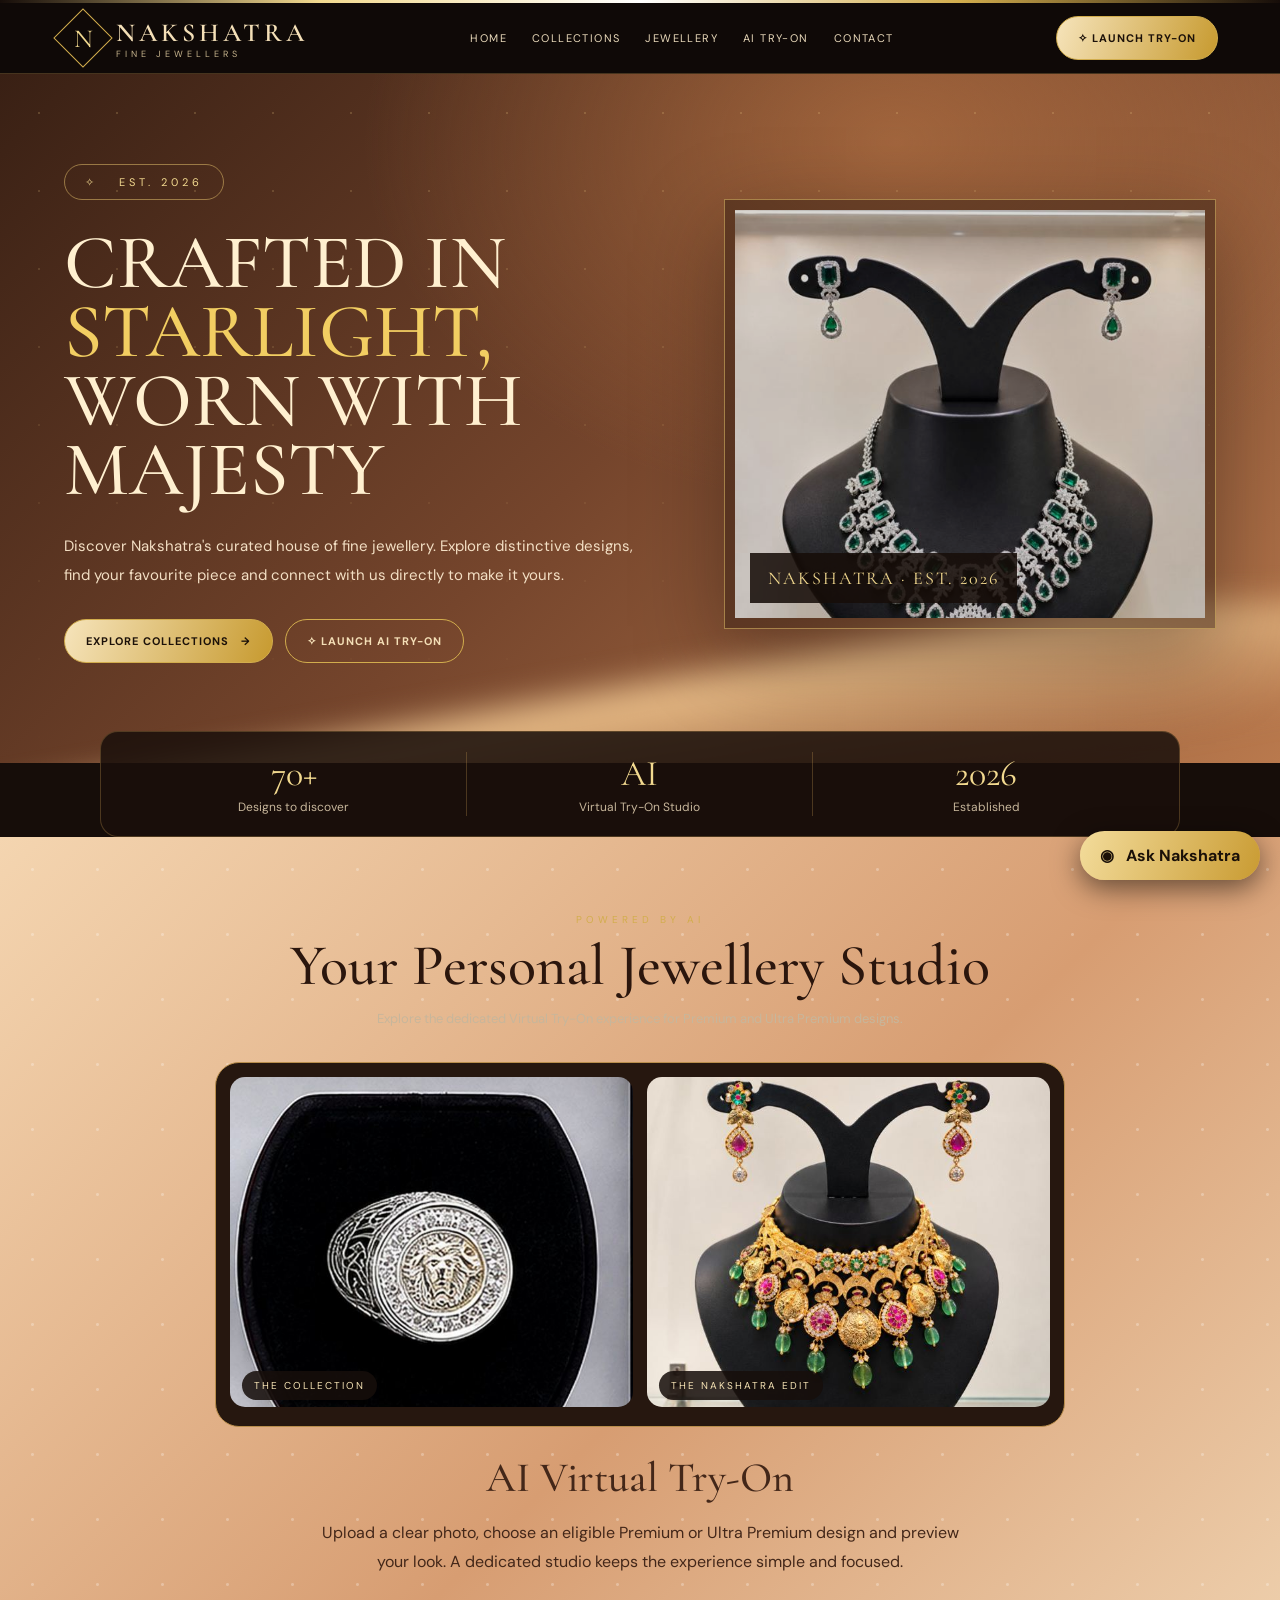
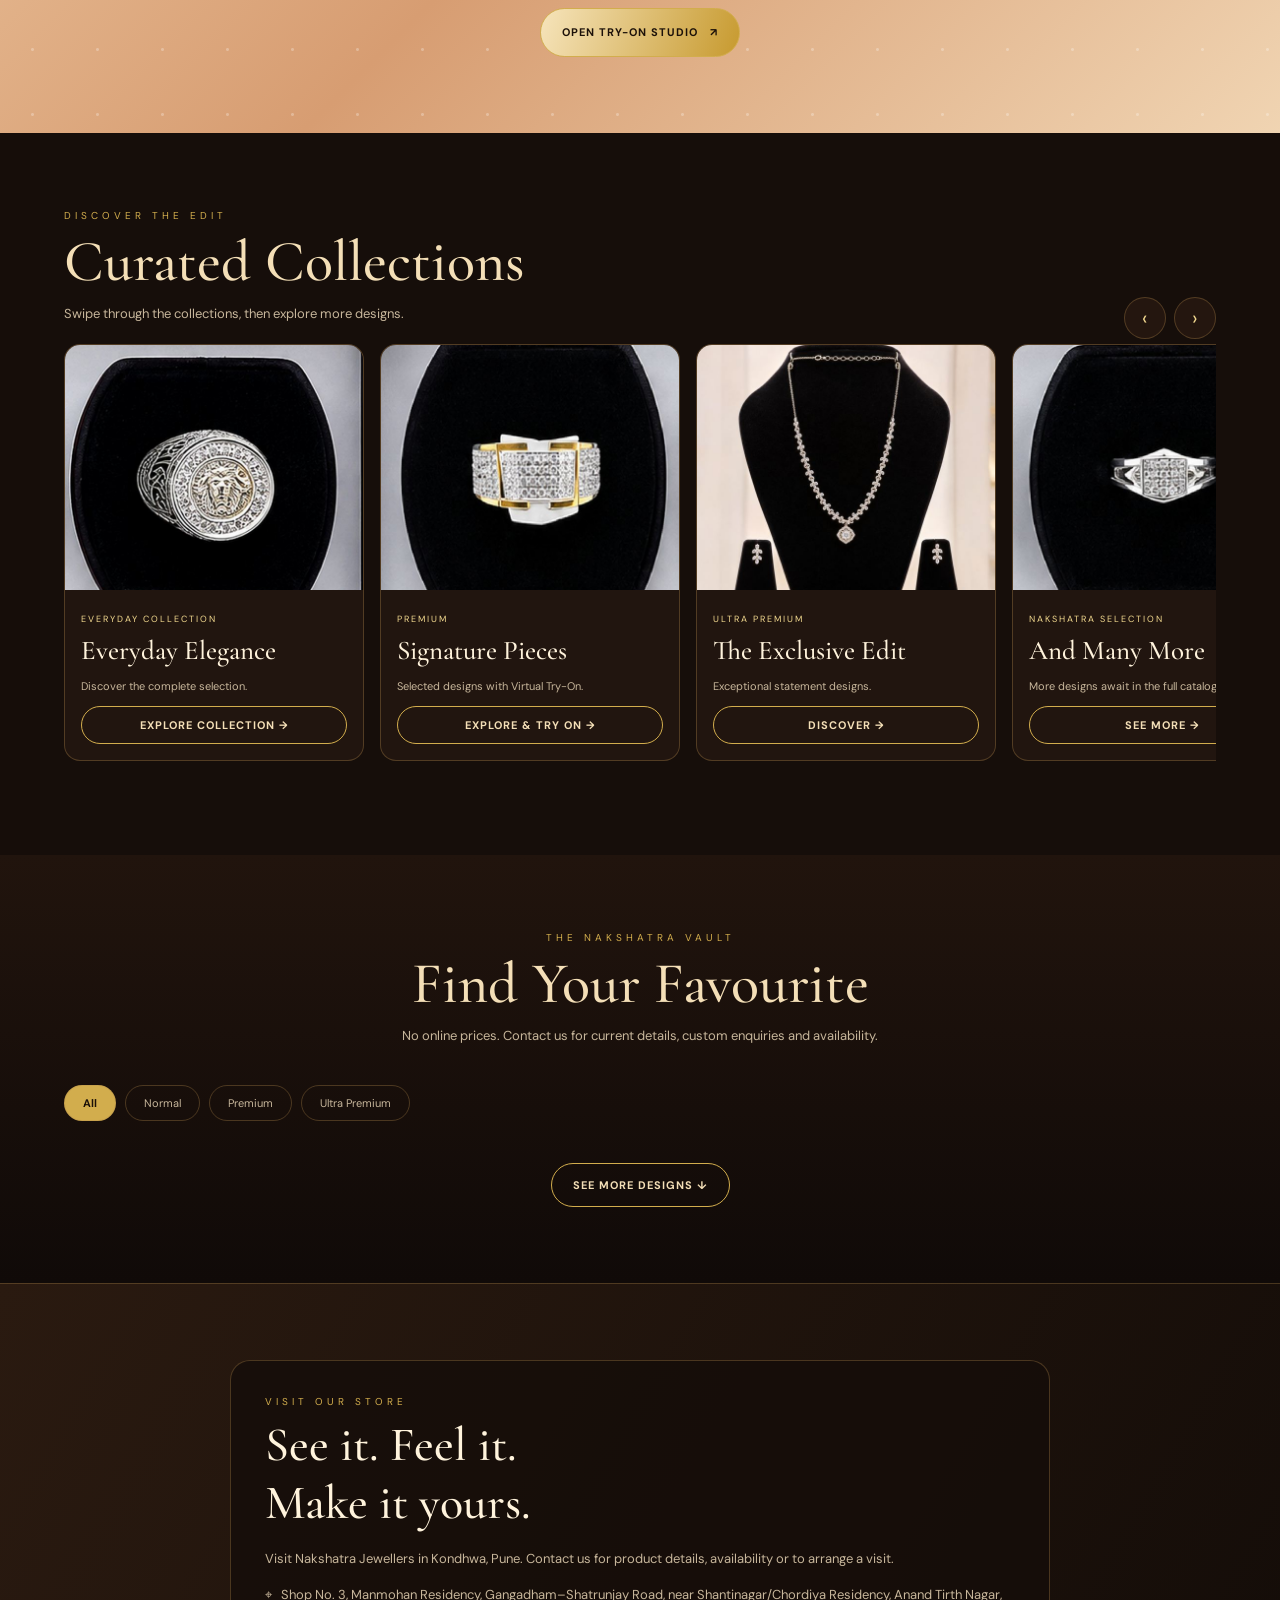
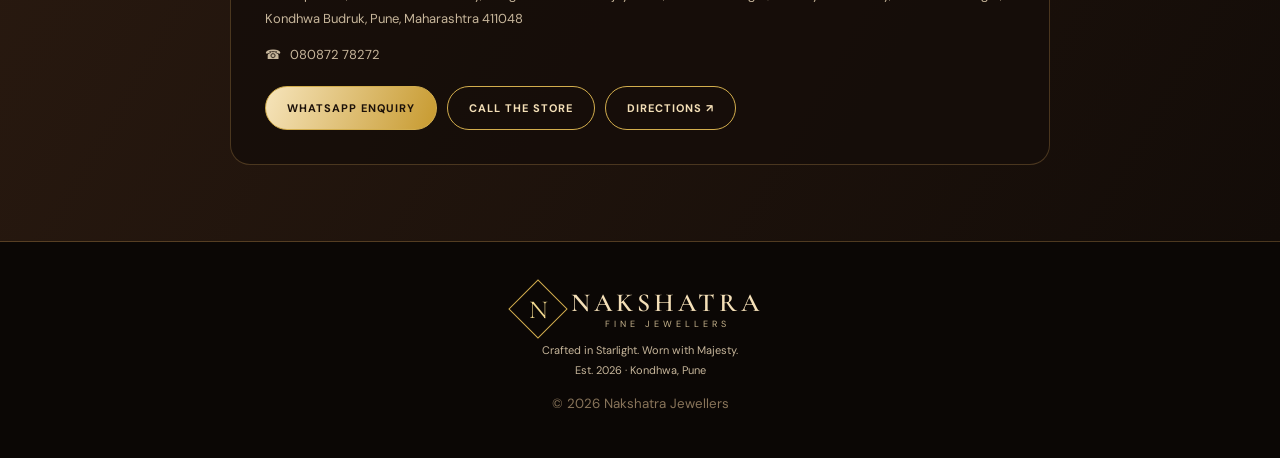
==== commit 0ff653a8: "Replace keyword chatbot with contextual AI chat API client" ====
--- a/index.html
+++ b/index.html
@@ -17,4 +17,16 @@
 <script>
 const data=[];for(let i=1;i<=50;i++)data.push({tier:'normal',name:'Design '+String(i).padStart(2,'0'),category:'Jewellery',img:'assets/normal-'+String(i).padStart(2,'0')+'.jpg'});for(let i=1;i<=20;i++)data.push({tier:'premium',name:'Premium Design '+String(i).padStart(2,'0'),category:'Premium Jewellery',img:'assets/premium-'+String(i).padStart(2,'0')+'.jpg'});for(let i=1;i<=4;i++)data.push({tier:'ultra',name:'Ultra Premium '+String(i).padStart(2,'0'),category:'Statement Jewellery',img:'assets/ultra-'+String(i).padStart(2,'0')+'.jpg'});
 let filter='all',shown=8;const grid=document.getElementById('grid');function visible(){return data.filter(p=>filter==='all'||p.tier===filter)}function draw(){let arr=visible();grid.innerHTML=arr.slice(0,shown).map(p=>'<article class="card"><img loading="lazy" src="'+p.img+'" alt="'+p.name+'" onerror="this.closest(\'.card\').remove()"><div class="cardbody"><small>'+p.tier.toUpperCase()+'</small><h3>'+p.name+'</h3><p>Enquire for details & availability</p><a class="btn '+(p.tier==='normal'?'ghost':'')+'" href="'+(p.tier==='normal'?'https://wa.me/918087278272?text='+encodeURIComponent('Hello, I would like details about '+p.name):'try-on.html')+'" target="_blank">'+(p.tier==='normal'?'Order on WhatsApp':'✧ Try On')+'</a></div></article>').join('');document.getElementById('more').style.display=arr.length>shown?'inline-flex':'none'}draw();document.getElementById('filters').addEventListener('click',e=>{let b=e.target.closest('[data-filter]');if(!b)return;filter=b.dataset.filter;shown=8;document.querySelectorAll('.filter').forEach(x=>x.classList.toggle('active',x===b));draw()});document.getElementById('more').onclick=()=>{shown+=8;draw()};document.querySelectorAll('[data-tier]').forEach(a=>a.onclick=()=>{filter=a.dataset.tier;shown=8;document.querySelectorAll('.filter').forEach(x=>x.classList.toggle('active',x.dataset.filter===filter));draw()});document.querySelectorAll('[data-scroll]').forEach(b=>b.onclick=()=>document.getElementById('rails').scrollBy({left:Number(b.dataset.scroll)*320,behavior:'smooth'}));document.getElementById('menu').onclick=()=>document.getElementById('links').classList.toggle('open');document.querySelectorAll('#links a').forEach(a=>a.onclick=()=>document.getElementById('links').classList.remove('open'));
-const box=document.getElementById('chatbox'),msgs=document.getElementById('chatmsgs');document.getElementById('chatLaunch').onclick=()=>box.classList.toggle('open');document.getElementById('chatClose').onclick=()=>box.classList.remove('open');function say(t,who){let d=document.createElement('div');d.className='msg '+(who?'user':'');d.textContent=t;msgs.append(d);msgs.scrollTop=msgs.scrollHeight}function answer(q){let s=q.toLowerCase(),a='I can help with collections, Premium and Ultra Premium pieces, Virtual Try-On, ordering and store details. Tell me what you would like to know.';if(/price|cost|rate/.test(s))a='We do not display prices on the website because product details and rates may vary. Please send the design name or screenshot on WhatsApp and our team will assist you.';else if(/try.?on|camera|photo/.test(s))a='Virtual Try-On is available for selected Premium and Ultra Premium jewellery only. Open the Try-On Studio, upload a clear photo and select an eligible design. For the most accurate result, follow the instructions shown in the studio.';else if(/order|buy|purchase|whatsapp/.test(s))a='To order, tap “Order on WhatsApp” on a Normal design, or contact us directly. Our team will confirm product details and availability.';else if(/premium|ultra/.test(s))a='Premium and Ultra Premium designs are eligible for the Virtual Try-On experience. Browse the catalogue and tap “Try On” on an eligible piece.';else if(/normal|regular/.test(s))a='Normal collection pieces are available for enquiry and ordering through WhatsApp. Virtual Try-On is reserved for Premium and Ultra Premium designs.';else if(/where|address|location|store|direction/.test(s))a='Visit us at Shop No. 3, Manmohan Residency, Gangadham–Shatrunjay Road, Kondhwa Budruk, Pune 411048. Call 080872 78272 for timings and directions.';else if(/time|timing|open|hours/.test(s))a='Please call 080872 78272 to confirm today’s store timings.';else if(/ring size|size/.test(s))a='If you know your ring size, you can share it with our team. If not, you can still enquire—ring size is optional.';say(a,false)}document.getElementById('chatform').onsubmit=e=>{e.preventDefault();let i=document.getElementById('chattext'),q=i.value.trim();if(!q)return;say(q,true);i.value='';setTimeout(()=>answer(q),250)};document.querySelectorAll('[data-q]').forEach(b=>b.onclick=()=>{say(b.dataset.q,true);answer(b.dataset.q)});</script></body></html>+const box=document.getElementById('chatbox'),msgs=document.getElementById('chatmsgs');document.getElementById('chatLaunch').onclick=()=>box.classList.toggle('open');document.getElementById('chatClose').onclick=()=>box.classList.remove('open');function say(t,who){let d=document.createElement('div');d.className='msg '+(who?'user':'');d.textContent=t;msgs.append(d);msgs.scrollTop=msgs.scrollHeight}const CHAT_API_URL=window.NAKSHATRA_CHAT_API_URL||'';
+const chatHistory=[];
+async function answer(q){
+ const typing=document.createElement('div');typing.className='msg';typing.textContent='Nakshatra assistant is thinking…';msgs.append(typing);msgs.scrollTop=msgs.scrollHeight;
+ if(!CHAT_API_URL){typing.textContent='I’m sorry, the intelligent assistant is not connected yet. Please try again shortly or contact our team on WhatsApp: 080872 78272.';return}
+ try{
+  const response=await fetch(CHAT_API_URL.replace(/\\/$/,'')+'/api/chat',{method:'POST',headers:{'Content-Type':'application/json'},body:JSON.stringify({message:q,history:chatHistory.slice(-10)})});
+  const data=await response.json();if(!response.ok)throw new Error(data.detail||'Assistant temporarily unavailable.');
+  const reply=String(data.reply||'I could not prepare an answer just now. Please try again.');
+  chatHistory.push({role:'user',content:q},{role:'assistant',content:reply});typing.textContent=reply;
+ }catch(error){typing.textContent='Sorry, I’m having trouble connecting right now. Please try again or contact our team on WhatsApp: 080872 78272.'}
+ msgs.scrollTop=msgs.scrollHeight;
+}document.getElementById('chatform').onsubmit=e=>{e.preventDefault();let i=document.getElementById('chattext'),q=i.value.trim();if(!q)return;say(q,true);i.value='';answer(q)};document.querySelectorAll('[data-q]').forEach(b=>b.onclick=()=>{say(b.dataset.q,true);answer(b.dataset.q)});</script></body></html>
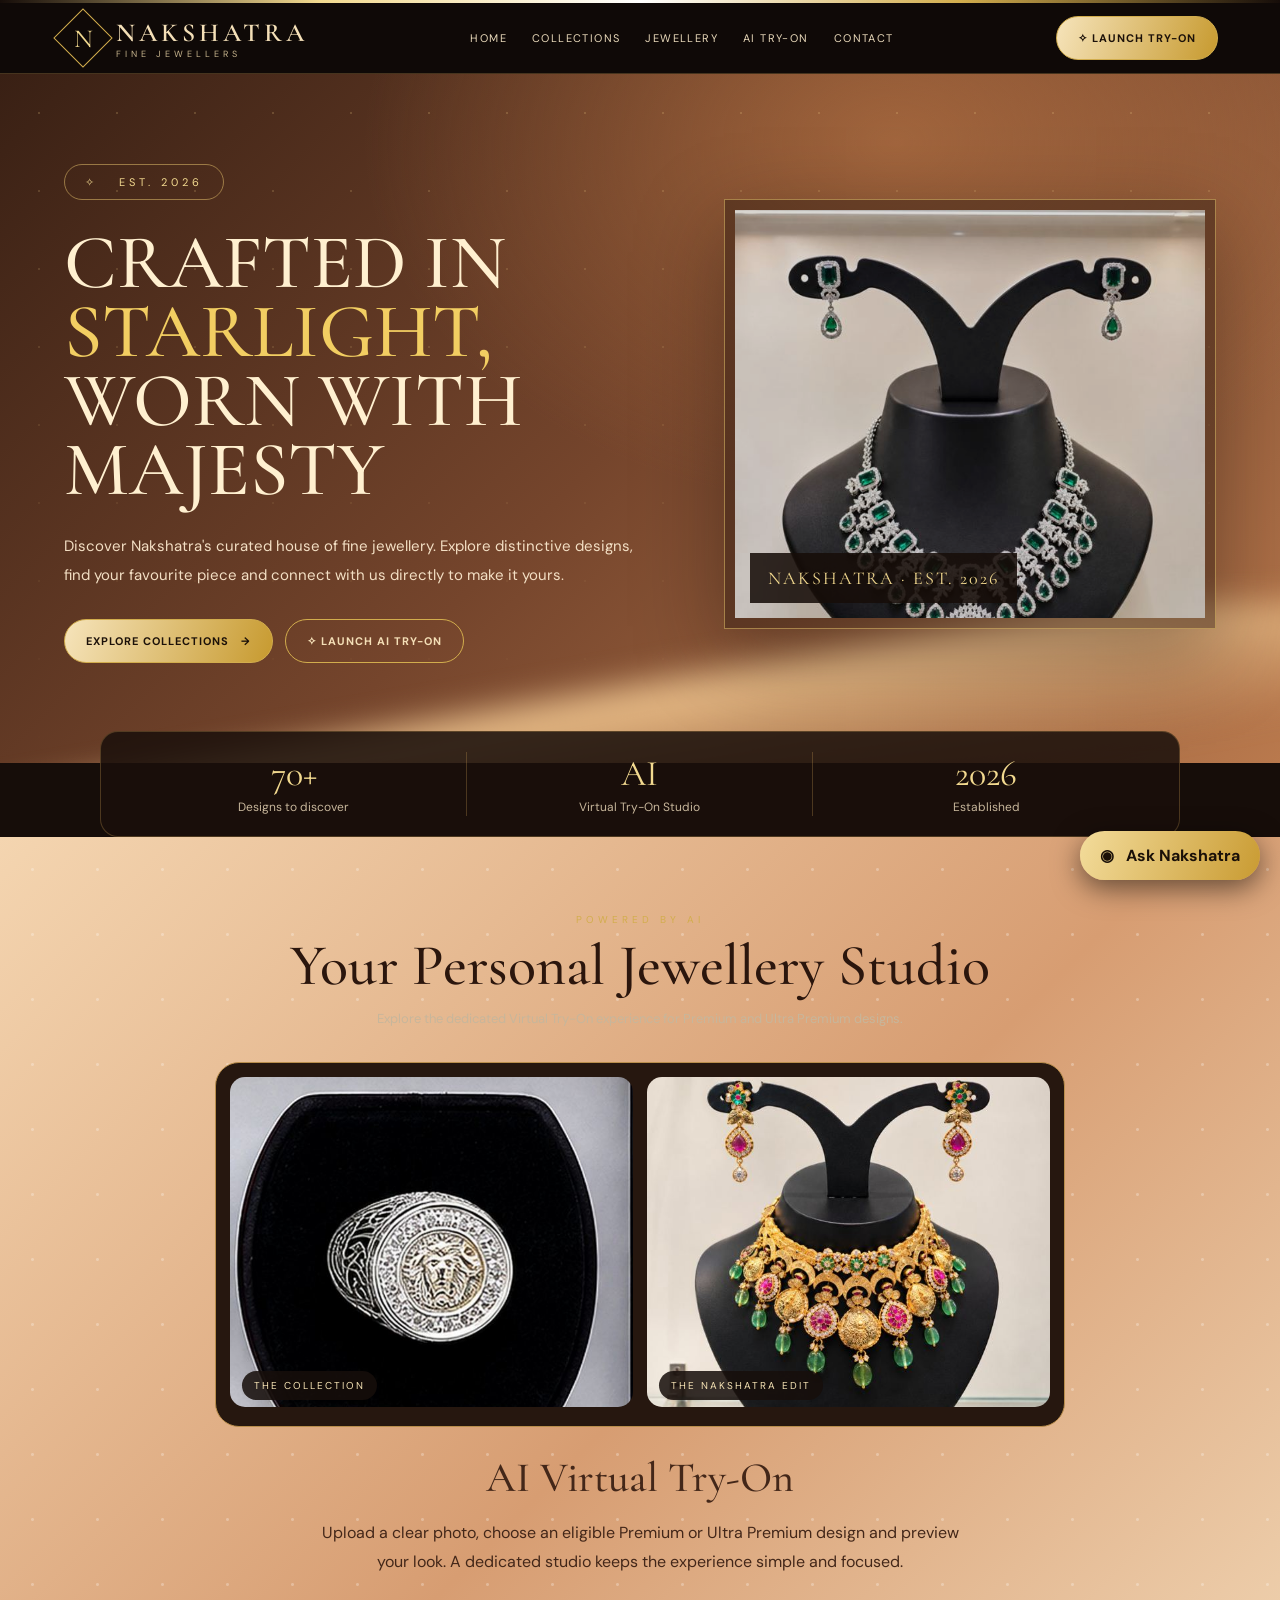
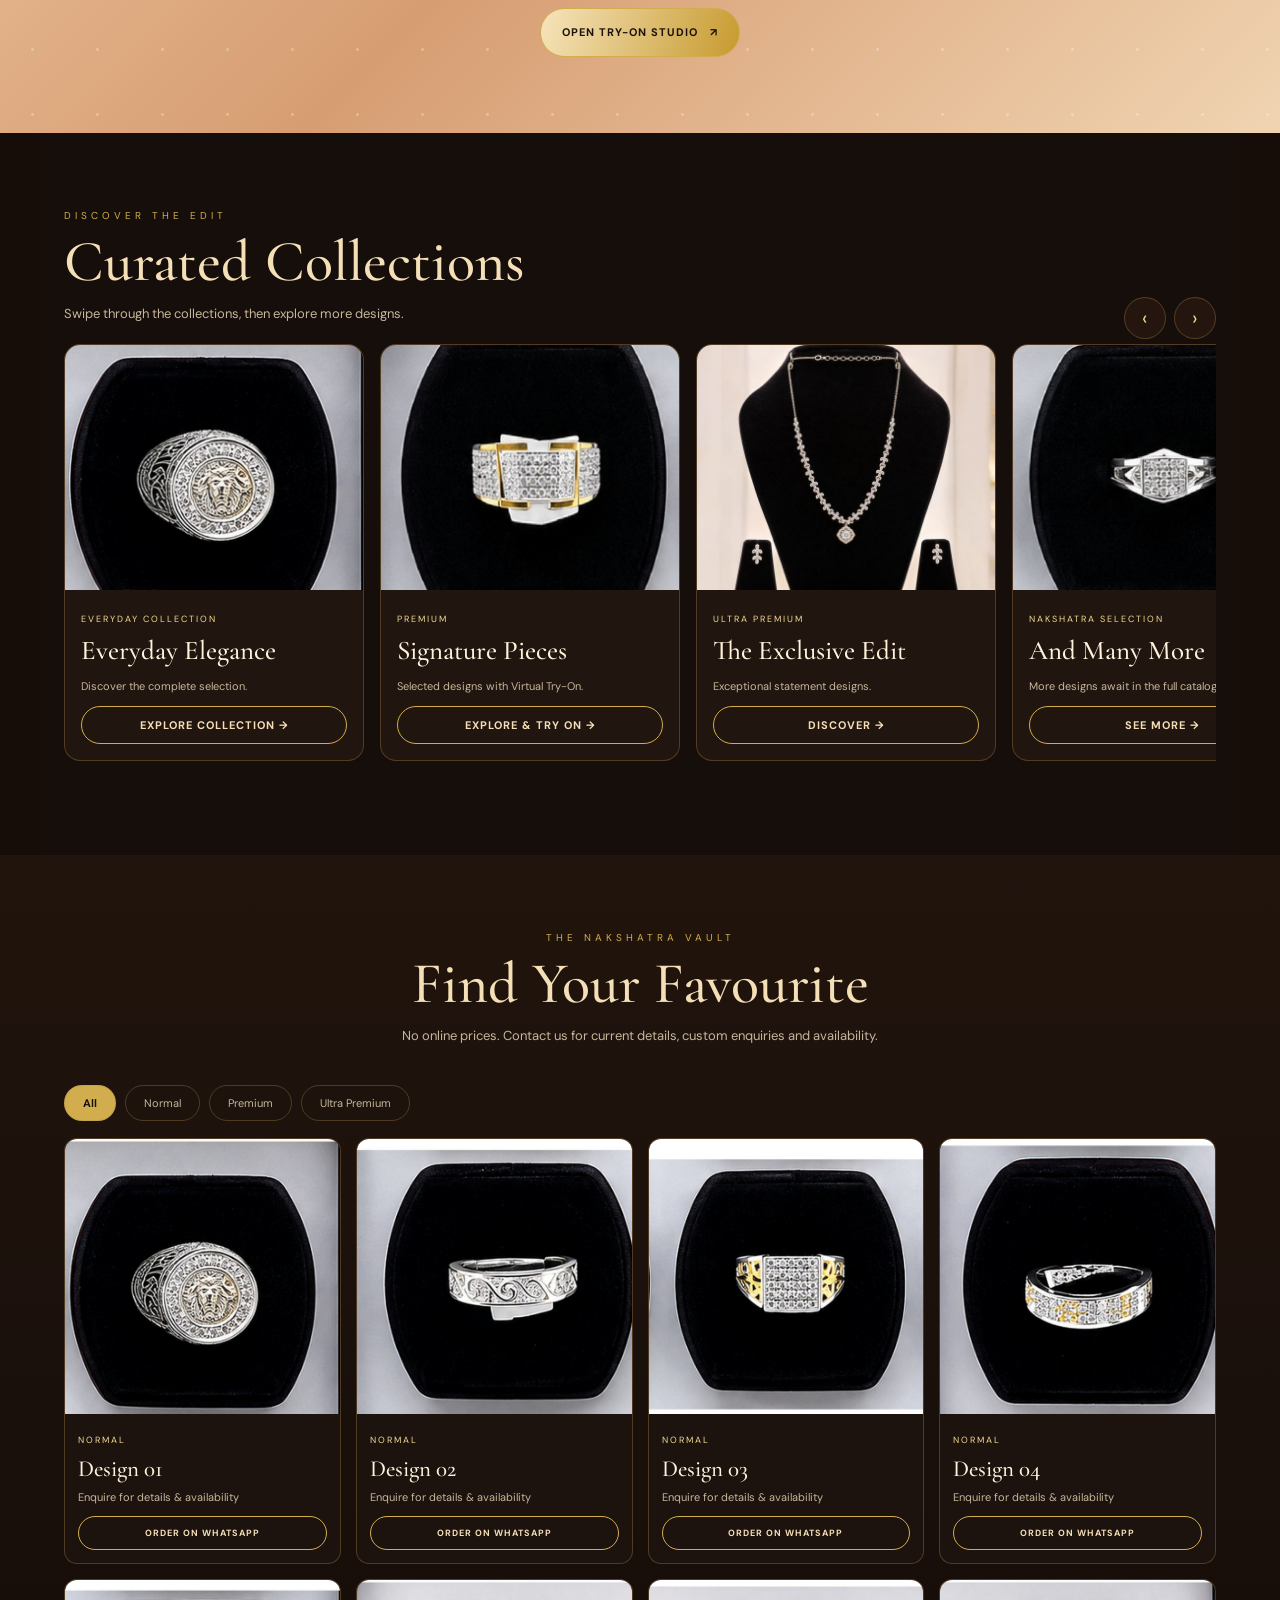
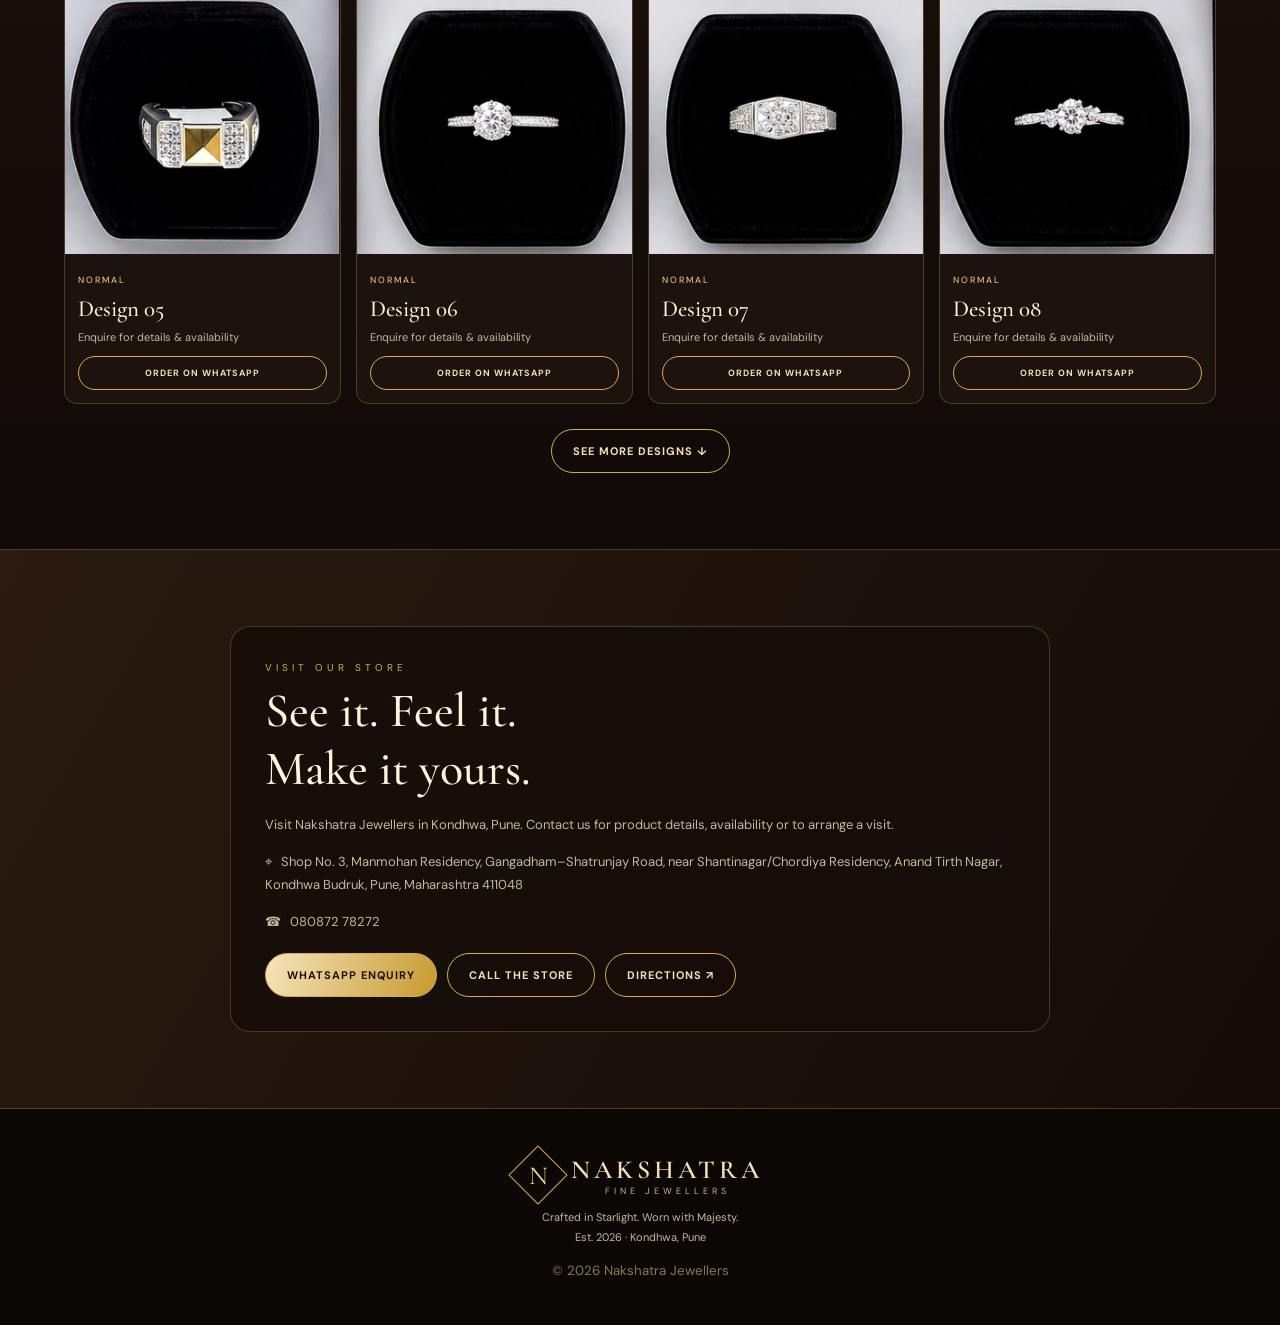
==== commit 77daf3ba: "Fix chat API base URL normalization" ====
--- a/index.html
+++ b/index.html
@@ -23,7 +23,7 @@
  const typing=document.createElement('div');typing.className='msg';typing.textContent='Nakshatra assistant is thinking…';msgs.append(typing);msgs.scrollTop=msgs.scrollHeight;
  if(!CHAT_API_URL){typing.textContent='I’m sorry, the intelligent assistant is not connected yet. Please try again shortly or contact our team on WhatsApp: 080872 78272.';return}
  try{
-  const response=await fetch(CHAT_API_URL.replace(/\\/$/,'')+'/api/chat',{method:'POST',headers:{'Content-Type':'application/json'},body:JSON.stringify({message:q,history:chatHistory.slice(-10)})});
+  const response=await fetch(CHAT_API_URL.replace(/\/+$/,'')+'/api/chat',{method:'POST',headers:{'Content-Type':'application/json'},body:JSON.stringify({message:q,history:chatHistory.slice(-10)})});
   const data=await response.json();if(!response.ok)throw new Error(data.detail||'Assistant temporarily unavailable.');
   const reply=String(data.reply||'I could not prepare an answer just now. Please try again.');
   chatHistory.push({role:'user',content:q},{role:'assistant',content:reply});typing.textContent=reply;
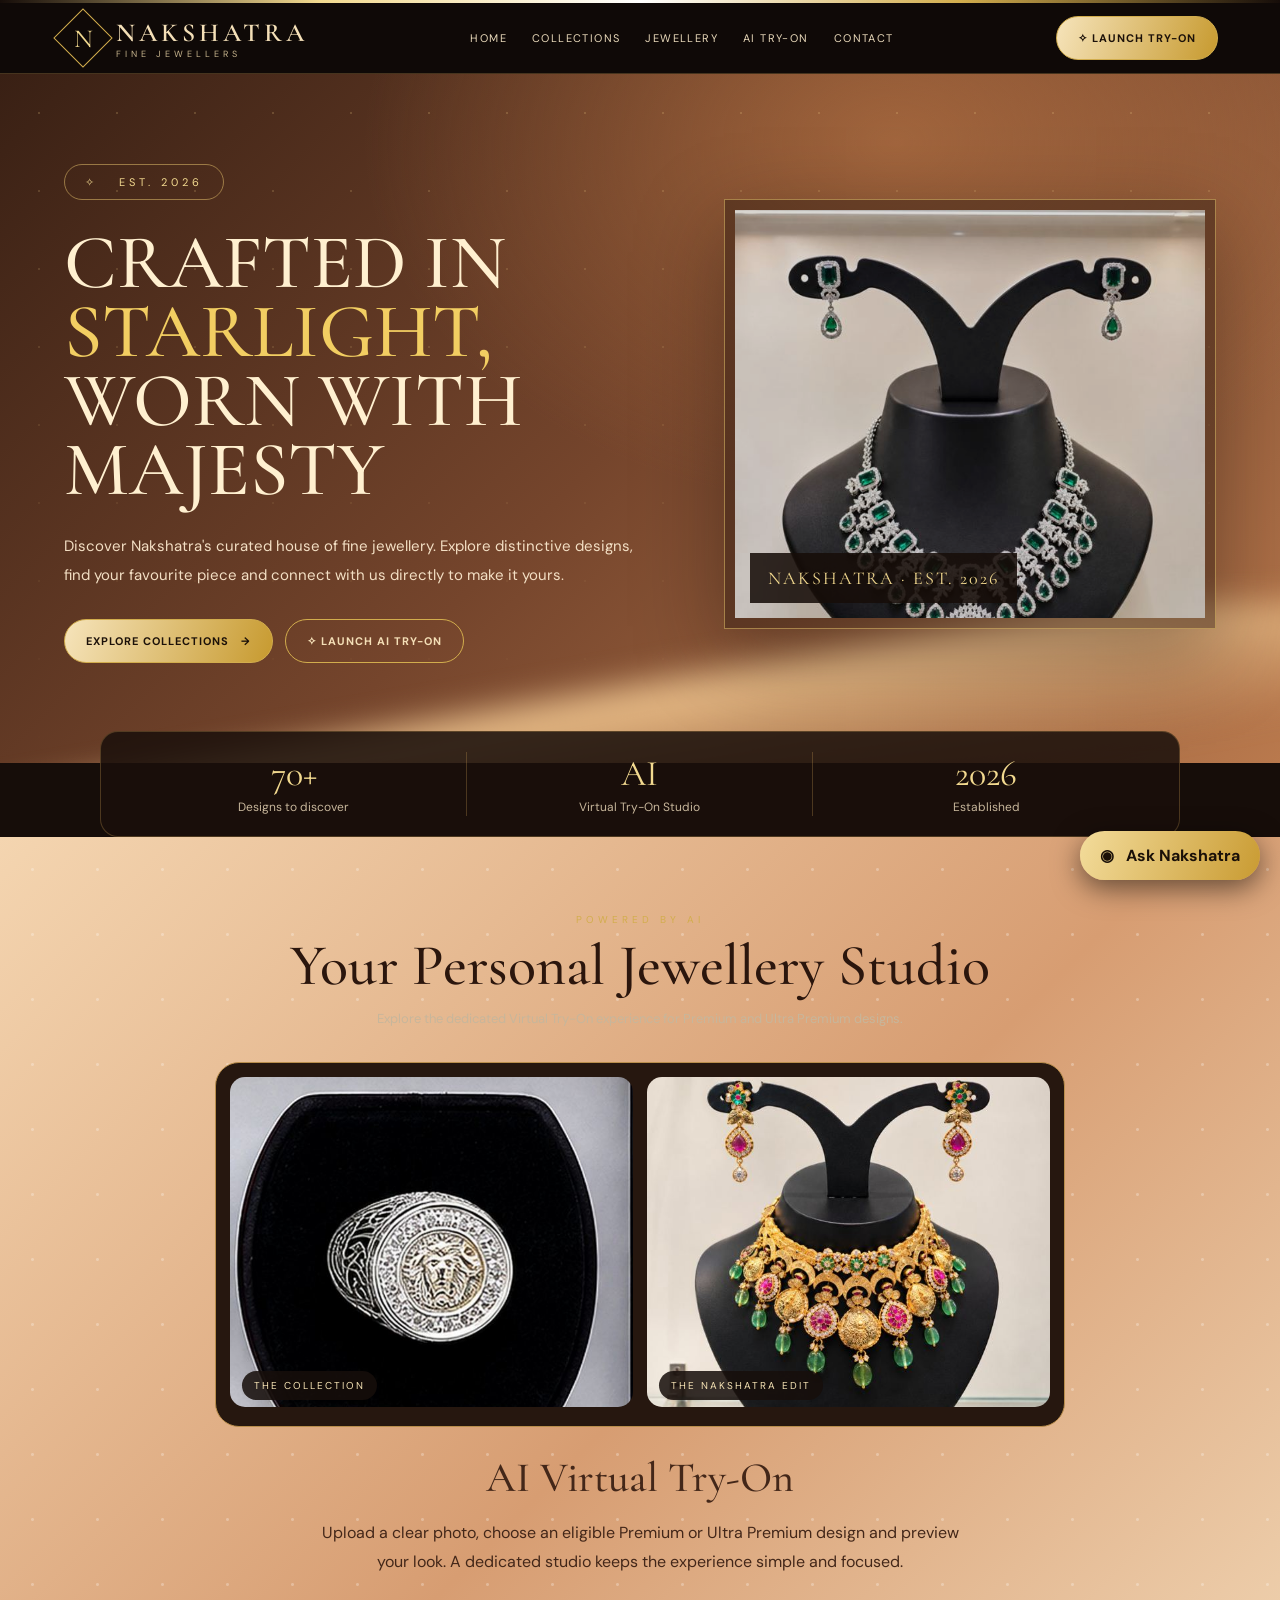
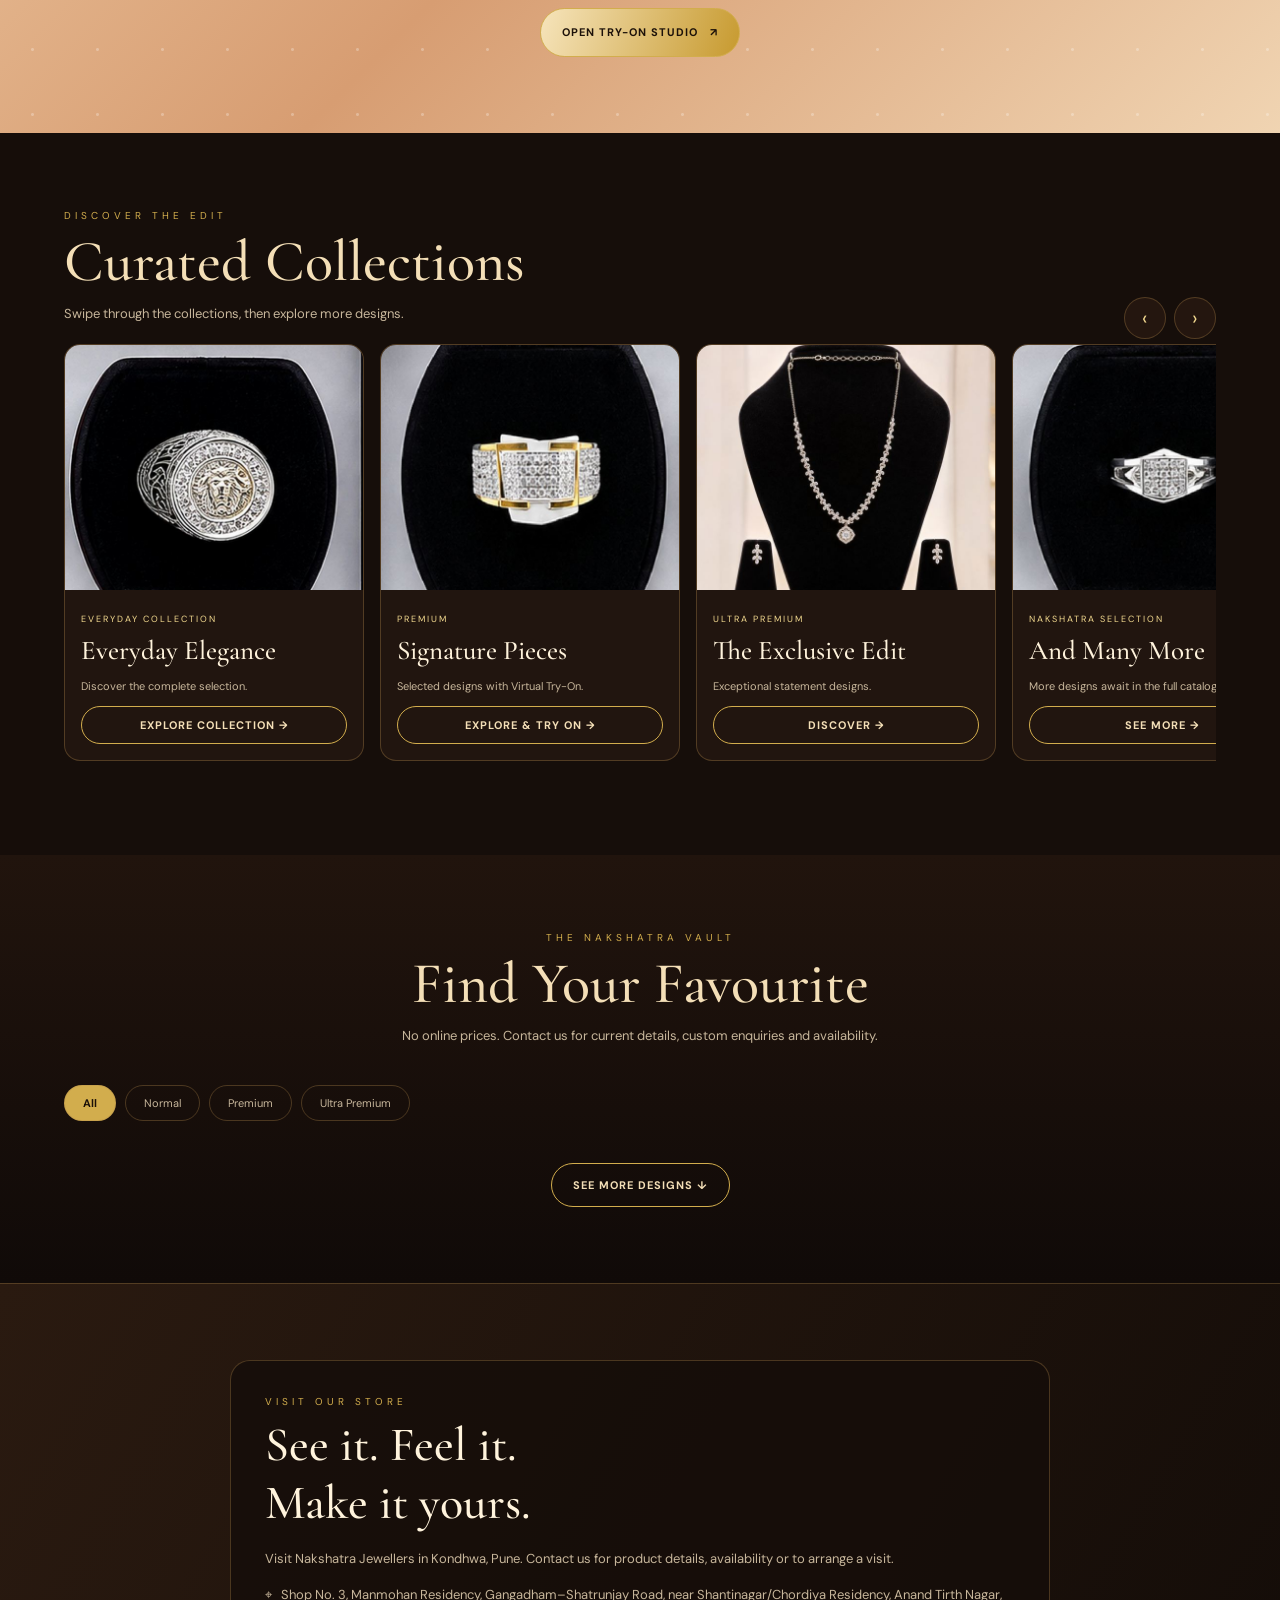
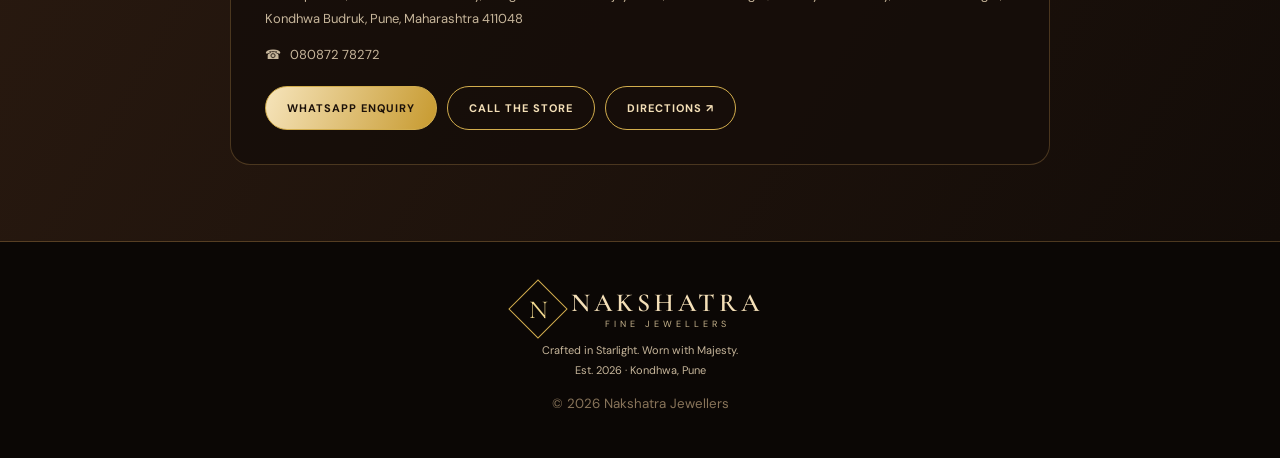
==== commit bbe56d17: "Make Nakshatra chatbot useful without backend" ====
--- a/index.html
+++ b/index.html
@@ -13,20 +13,38 @@
 <section class="catalog" id="catalogue"><div class="section"><div class="heading"><div class="eyebrow">The Nakshatra vault</div><h2>Find Your Favourite</h2><p>No online prices. Contact us for current details, custom enquiries and availability.</p></div><div class="filters" id="filters"><button class="filter active" data-filter="all">All</button><button class="filter" data-filter="normal">Normal</button><button class="filter" data-filter="premium">Premium</button><button class="filter" data-filter="ultra">Ultra Premium</button></div><div class="grid" id="grid"></div><div class="more"><button class="btn ghost" id="more">See More Designs ↓</button></div></div></section>
 <section class="store" id="store"><div class="section"><div class="storebox"><div class="eyebrow">Visit our store</div><h2>See it. Feel it.<br>Make it yours.</h2><p>Visit Nakshatra Jewellers in Kondhwa, Pune. Contact us for product details, availability or to arrange a visit.</p><p>⌖ &nbsp; Shop No. 3, Manmohan Residency, Gangadham–Shatrunjay Road, near Shantinagar/Chordiya Residency, Anand Tirth Nagar, Kondhwa Budruk, Pune, Maharashtra 411048</p><p>☎ &nbsp; 080872 78272</p><div class="storeactions"><a class="btn" href="https://wa.me/918087278272" target="_blank" rel="noopener">WhatsApp Enquiry</a><a class="btn ghost" href="tel:+918087278272">Call the Store</a><a class="btn ghost" href="https://www.google.com/maps/search/?api=1&query=Shop+No+3+Manmohan+Residency+Gangadham+Shatrunjay+Road+Kondhwa+Budruk+Pune" target="_blank" rel="noopener">Directions ↗</a></div></div></div></section></main>
 <footer class="footer"><a class="logo" href="#home"><span class="crest"><span>N</span></span><span class="wordmark"><b>NAKSHATRA</b><small>FINE JEWELLERS</small></span></a><p>Crafted in Starlight. Worn with Majesty.<br>Est. 2026 · Kondhwa, Pune</p><small style="color:#88745a">© 2026 Nakshatra Jewellers</small></footer>
-<button class="chat-launch" id="chatLaunch">◉ &nbsp; Ask Nakshatra</button><section class="chatbox" id="chatbox" aria-label="Nakshatra customer assistant"><div class="chathead"><div><b>Ask Nakshatra</b><small>Jewellery assistance · Usually replies instantly</small></div><button class="chatclose" id="chatClose" aria-label="Close chat">×</button></div><div class="chatmsgs" id="chatmsgs"><div class="msg">Namaste! Welcome to Nakshatra Jewellers. ✨ How may I help you today?</div></div><div class="quick"><button data-q="Do you show prices?">Prices</button><button data-q="How does Try-On work?">Virtual Try-On</button><button data-q="How can I order?">How to order</button><button data-q="Where is your store?">Store location</button></div><form class="chatinput" id="chatform"><input id="chattext" placeholder="Ask about jewellery..." autocomplete="off" aria-label="Type your question"><button aria-label="Send">➤</button></form></section>
+<button class="chat-launch" id="chatLaunch">◉ &nbsp; Ask Nakshatra</button><section class="chatbox" id="chatbox" aria-label="Nakshatra customer assistant"><div class="chathead"><div><b>Ask Nakshatra</b><small>Jewellery assistance · Ask us anything</small></div><button class="chatclose" id="chatClose" aria-label="Close chat">×</button></div><div class="chatmsgs" id="chatmsgs"><div class="msg">Namaste! Welcome to Nakshatra Jewellers. ✨ How may I help you today?</div></div><div class="quick"><button data-q="Do you show prices?">Prices</button><button data-q="How does Try-On work?">Virtual Try-On</button><button data-q="How can I order?">How to order</button><button data-q="Where is your store?">Store location</button></div><form class="chatinput" id="chatform"><input id="chattext" placeholder="Ask about jewellery..." autocomplete="off" aria-label="Type your question"><button aria-label="Send">➤</button></form></section>
 <script>
 const data=[];for(let i=1;i<=50;i++)data.push({tier:'normal',name:'Design '+String(i).padStart(2,'0'),category:'Jewellery',img:'assets/normal-'+String(i).padStart(2,'0')+'.jpg'});for(let i=1;i<=20;i++)data.push({tier:'premium',name:'Premium Design '+String(i).padStart(2,'0'),category:'Premium Jewellery',img:'assets/premium-'+String(i).padStart(2,'0')+'.jpg'});for(let i=1;i<=4;i++)data.push({tier:'ultra',name:'Ultra Premium '+String(i).padStart(2,'0'),category:'Statement Jewellery',img:'assets/ultra-'+String(i).padStart(2,'0')+'.jpg'});
 let filter='all',shown=8;const grid=document.getElementById('grid');function visible(){return data.filter(p=>filter==='all'||p.tier===filter)}function draw(){let arr=visible();grid.innerHTML=arr.slice(0,shown).map(p=>'<article class="card"><img loading="lazy" src="'+p.img+'" alt="'+p.name+'" onerror="this.closest(\'.card\').remove()"><div class="cardbody"><small>'+p.tier.toUpperCase()+'</small><h3>'+p.name+'</h3><p>Enquire for details & availability</p><a class="btn '+(p.tier==='normal'?'ghost':'')+'" href="'+(p.tier==='normal'?'https://wa.me/918087278272?text='+encodeURIComponent('Hello, I would like details about '+p.name):'try-on.html')+'" target="_blank">'+(p.tier==='normal'?'Order on WhatsApp':'✧ Try On')+'</a></div></article>').join('');document.getElementById('more').style.display=arr.length>shown?'inline-flex':'none'}draw();document.getElementById('filters').addEventListener('click',e=>{let b=e.target.closest('[data-filter]');if(!b)return;filter=b.dataset.filter;shown=8;document.querySelectorAll('.filter').forEach(x=>x.classList.toggle('active',x===b));draw()});document.getElementById('more').onclick=()=>{shown+=8;draw()};document.querySelectorAll('[data-tier]').forEach(a=>a.onclick=()=>{filter=a.dataset.tier;shown=8;document.querySelectorAll('.filter').forEach(x=>x.classList.toggle('active',x.dataset.filter===filter));draw()});document.querySelectorAll('[data-scroll]').forEach(b=>b.onclick=()=>document.getElementById('rails').scrollBy({left:Number(b.dataset.scroll)*320,behavior:'smooth'}));document.getElementById('menu').onclick=()=>document.getElementById('links').classList.toggle('open');document.querySelectorAll('#links a').forEach(a=>a.onclick=()=>document.getElementById('links').classList.remove('open'));
-const box=document.getElementById('chatbox'),msgs=document.getElementById('chatmsgs');document.getElementById('chatLaunch').onclick=()=>box.classList.toggle('open');document.getElementById('chatClose').onclick=()=>box.classList.remove('open');function say(t,who){let d=document.createElement('div');d.className='msg '+(who?'user':'');d.textContent=t;msgs.append(d);msgs.scrollTop=msgs.scrollHeight}const CHAT_API_URL=window.NAKSHATRA_CHAT_API_URL||'';
+const box=document.getElementById('chatbox'),msgs=document.getElementById('chatmsgs');document.getElementById('chatLaunch').onclick=()=>box.classList.toggle('open');document.getElementById('chatClose').onclick=()=>box.classList.remove('open');function say(t,who){let d=document.createElement('div');d.className='msg '+(who?'user':'');d.textContent=t;msgs.append(d);msgs.scrollTop=msgs.scrollHeight}const CHAT_API_URL=String(window.NAKSHATRA_CHAT_API_URL||'').trim();
 const chatHistory=[];
+function localNakshatraReply(question){
+ const q=question.toLowerCase().replace(/[^\\p{L}\\p{N}\\s]/gu,' ').replace(/\\s+/g,' ').trim();
+ const has=(...words)=>words.some(w=>q.includes(w));
+ const wa='https://wa.me/918087278272?text='+encodeURIComponent('Namaste Nakshatra Jewellers, I need help with: '+question);
+ if(has('hello','hi','hey','namaste','good morning','good evening')) return 'Namaste! ✨ Welcome to Nakshatra Jewellers. Aap jewellery designs, collections, virtual try-on, ordering ya store location ke baare mein pooch sakte hain. Main kaise help karun?';
+ if(has('address','location','where are you','kahan','kidhar','map','directions')) return 'Our store is at Shop No. 3, Manmohan Residency, Gangadham–Shatrunjay Road, near Shantinagar/Chordiya Residency, Anand Tirth Nagar, Kondhwa Budruk, Pune, Maharashtra 411048. Call us on 080872 78272 for help with directions.';
+ if(has('phone','number','contact','call','whatsapp','WhatsApp'.toLowerCase())) return 'You can call or WhatsApp Nakshatra Jewellers at +91 80872 78272. You can also message us directly here: '+wa;
+ if(has('price','prices','cost','rate','kitna','kimat','₹','rupee','discount')) return 'Jewellery prices are not displayed on the website. Price depends on the selected design and its details. Send us the design name or screenshot on WhatsApp at +91 80872 78272 and our team can confirm the current price.';
+ if(has('normal collection','normal designs','normal jewellery')) return 'The Normal collection is available for enquiries and orders through WhatsApp. Virtual Try-On is not currently offered for Normal designs. Share the design with our team at +91 80872 78272.';
+ if(has('premium','ultra premium','try on','try-on','virtual try','ai try')) return 'Virtual Try-On is intended for selected Premium and Ultra Premium designs. Open the Try-On Studio, choose an eligible design, upload a clear, well-lit photo and select the jewellery category. The result is an AI preview, so the final fit and appearance should be confirmed with the store. Open it here: try-on.html';
+ if(has('ring size','size','finger size')) return 'Ring size is optional. If you know your size, you can share it; if you do not know it, you can leave it blank and continue with your enquiry or try-on.';
+ if(has('order','buy','purchase','book','place an order','how can i get')) return 'To enquire or order, send the jewellery design name or a screenshot to our WhatsApp at +91 80872 78272. Our team will confirm the current availability, price and next steps with you.';
+ if(has('timing','hours','open','close','when are you open','working time')) return 'Our store timings are not confirmed on this website. Please call +91 80872 78272 before visiting so the team can confirm today’s opening hours.';
+ if(has('delivery','shipping','courier','ship')) return 'Delivery options have not been confirmed in the website information. Please share your location and selected design with our team on WhatsApp at +91 80872 78272 for confirmation.';
+ if(has('custom','customise','customize','make a design','made to order')) return 'For a custom-design request, please share a reference photo and your requirements with the Nakshatra team on WhatsApp at +91 80872 78272. They can confirm what is possible.';
+ if(has('thank','thanks','धन्यवाद','shukriya')) return 'You’re most welcome! ✨ We’ll be happy to help you find your Nakshatra piece.';
+ return 'I can help with our collections, prices, ordering, Virtual Try-On, ring sizing and store details. For a specific jewellery design or a question that needs confirmation, send us a message on WhatsApp and our team will help: '+wa;
+}
 async function answer(q){
  const typing=document.createElement('div');typing.className='msg';typing.textContent='Nakshatra assistant is thinking…';msgs.append(typing);msgs.scrollTop=msgs.scrollHeight;
- if(!CHAT_API_URL){typing.textContent='I’m sorry, the intelligent assistant is not connected yet. Please try again shortly or contact our team on WhatsApp: 080872 78272.';return}
+ if(!CHAT_API_URL){typing.textContent=localNakshatraReply(q);chatHistory.push({role:'user',content:q},{role:'assistant',content:typing.textContent});msgs.scrollTop=msgs.scrollHeight;return}
  try{
-  const response=await fetch(CHAT_API_URL.replace(/\/+$/,'')+'/api/chat',{method:'POST',headers:{'Content-Type':'application/json'},body:JSON.stringify({message:q,history:chatHistory.slice(-10)})});
+  const response=await fetch(CHAT_API_URL.replace(/\\/+$/,'')+'/api/chat',{method:'POST',headers:{'Content-Type':'application/json'},body:JSON.stringify({message:q,history:chatHistory.slice(-10)})});
   const data=await response.json();if(!response.ok)throw new Error(data.detail||'Assistant temporarily unavailable.');
-  const reply=String(data.reply||'I could not prepare an answer just now. Please try again.');
+  const reply=String(data.reply||localNakshatraReply(q));
   chatHistory.push({role:'user',content:q},{role:'assistant',content:reply});typing.textContent=reply;
- }catch(error){typing.textContent='Sorry, I’m having trouble connecting right now. Please try again or contact our team on WhatsApp: 080872 78272.'}
+ }catch(error){typing.textContent=localNakshatraReply(q)+'\\n\\n(Our live AI assistant is temporarily unavailable.)'}
  msgs.scrollTop=msgs.scrollHeight;
 }document.getElementById('chatform').onsubmit=e=>{e.preventDefault();let i=document.getElementById('chattext'),q=i.value.trim();if(!q)return;say(q,true);i.value='';answer(q)};document.querySelectorAll('[data-q]').forEach(b=>b.onclick=()=>{say(b.dataset.q,true);answer(b.dataset.q)});</script></body></html>
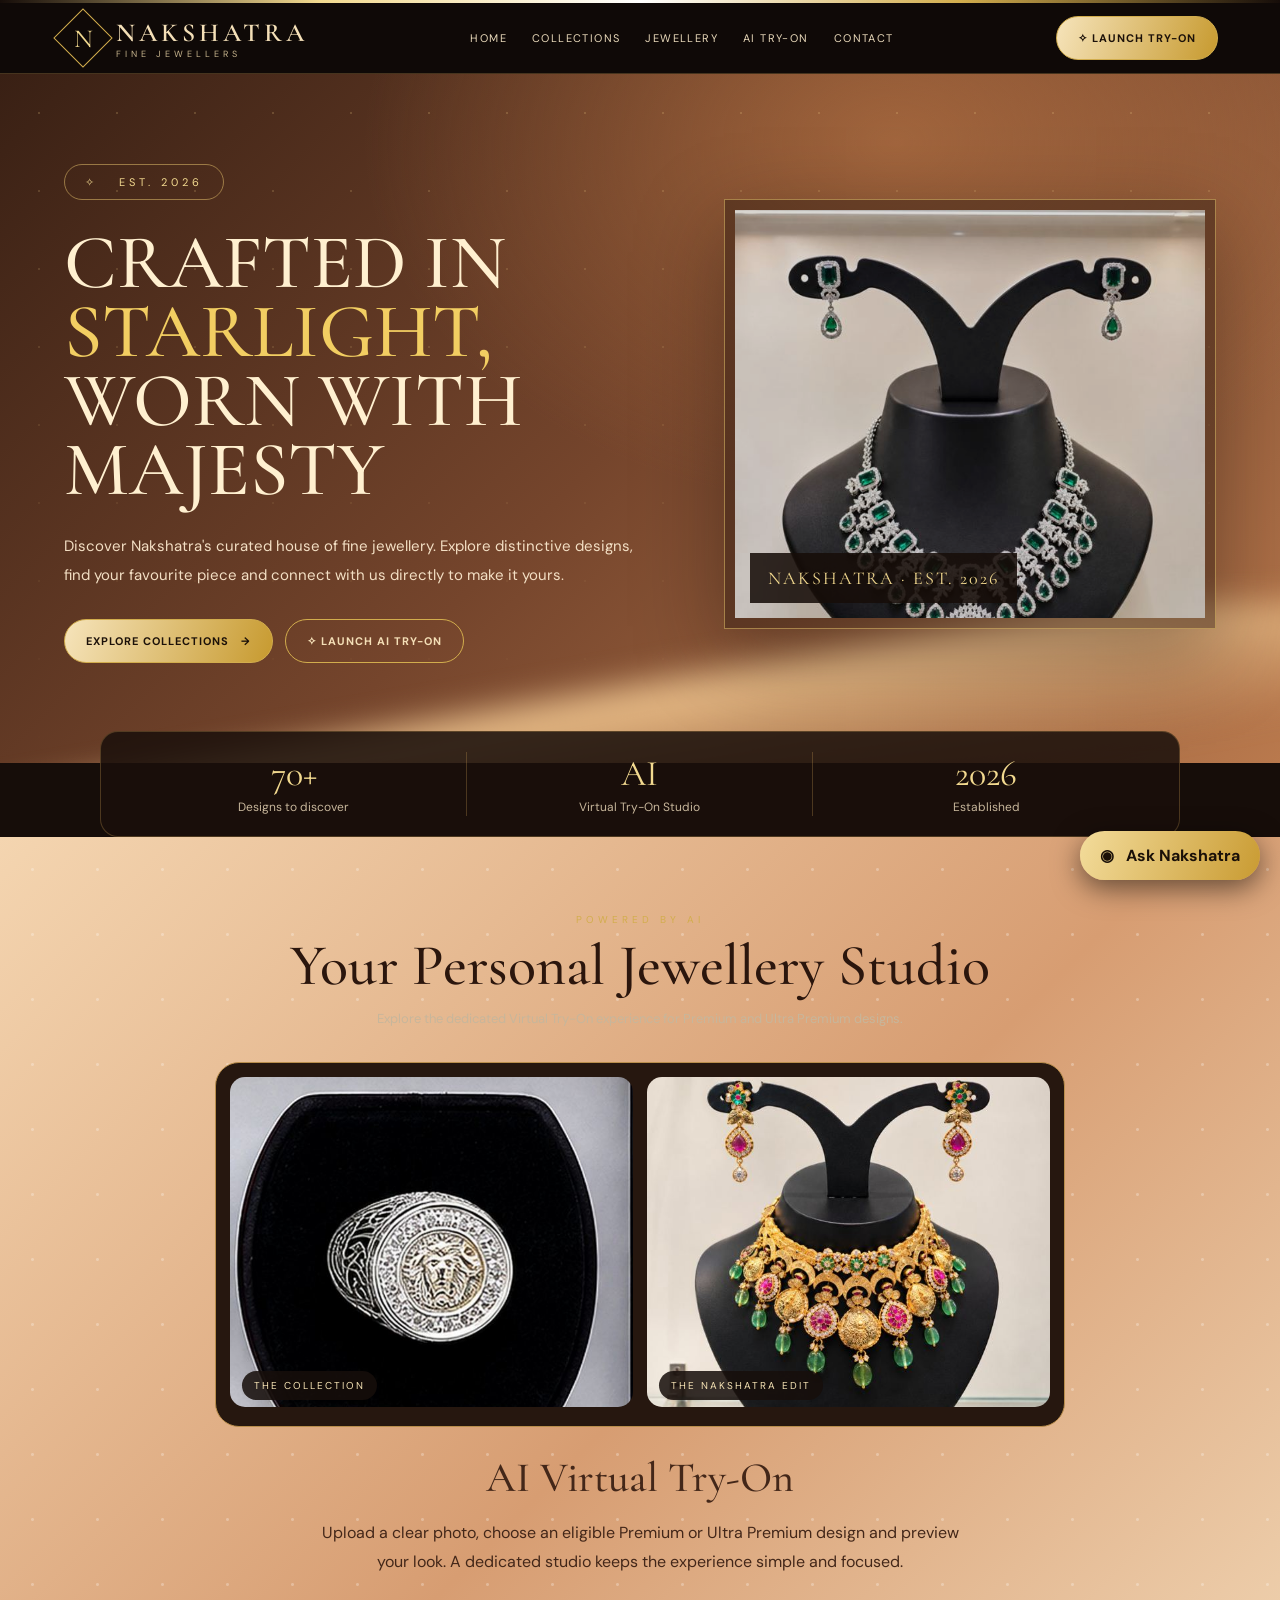
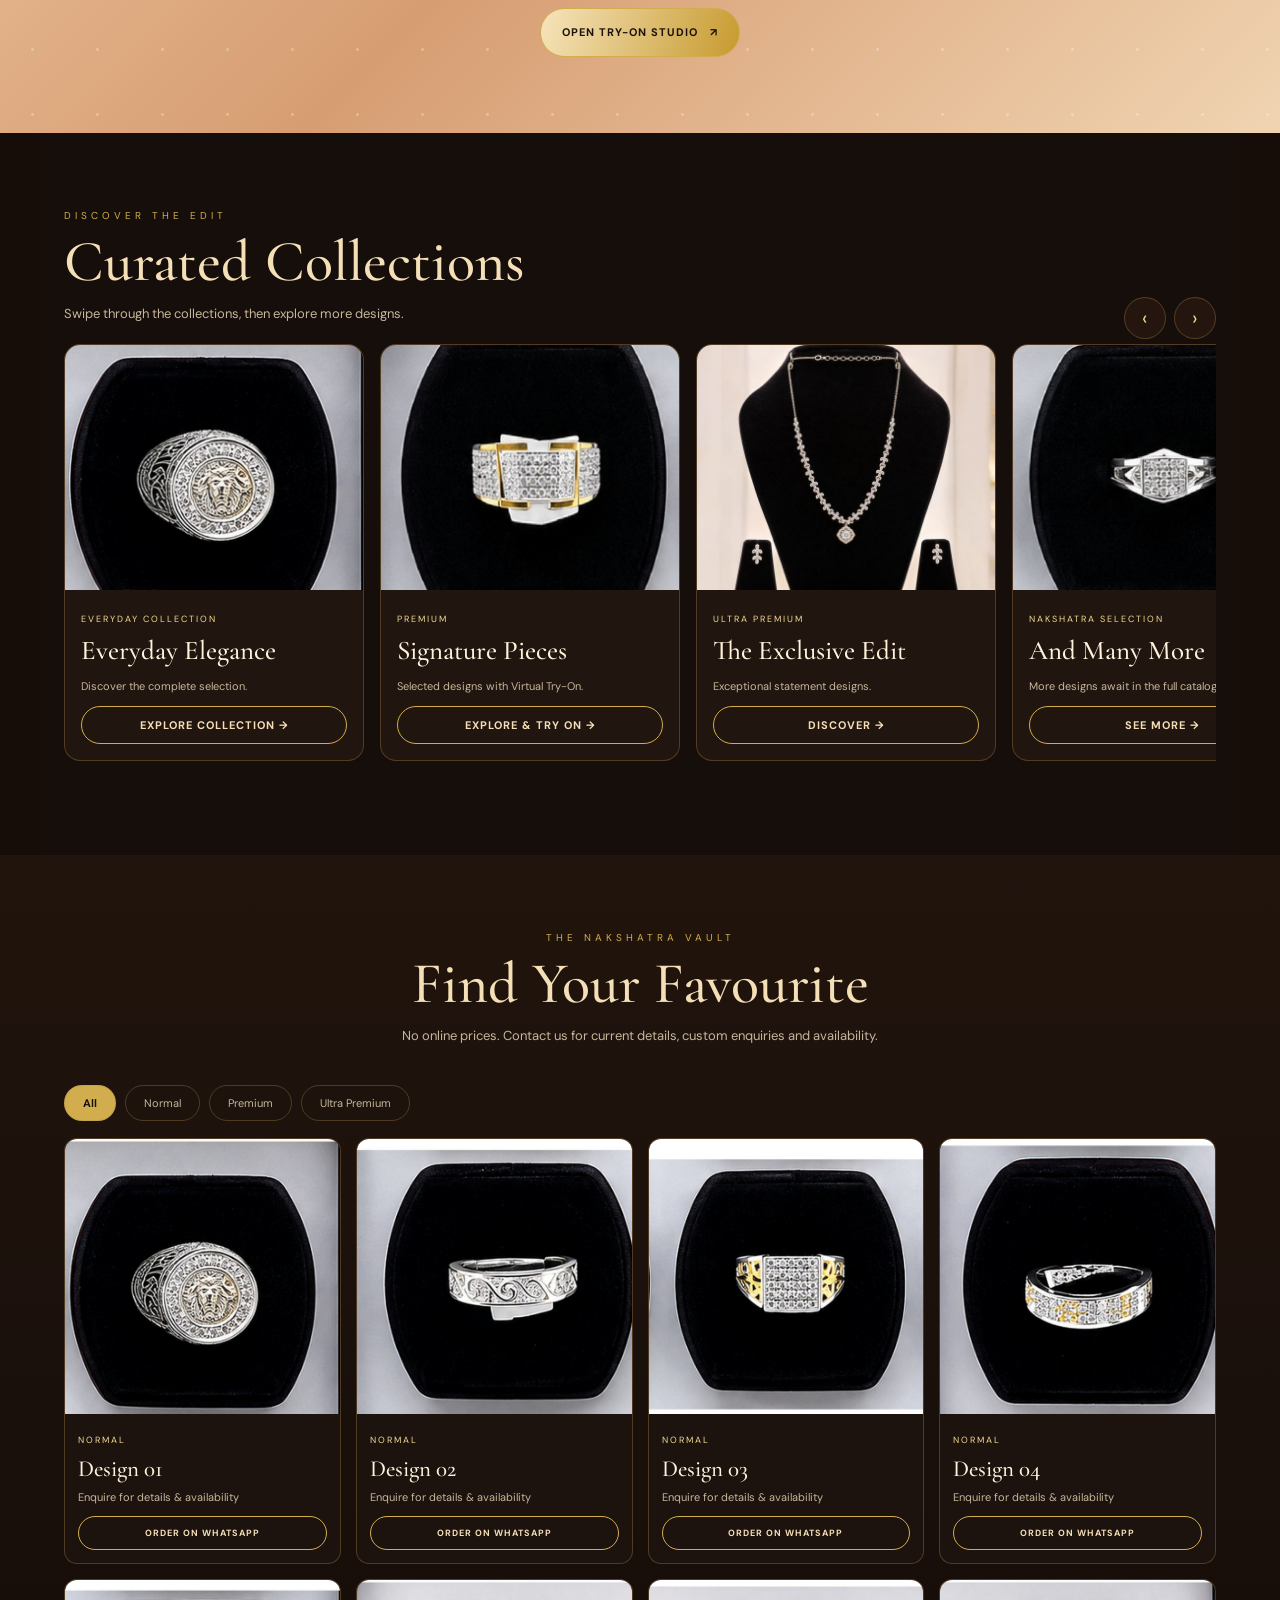
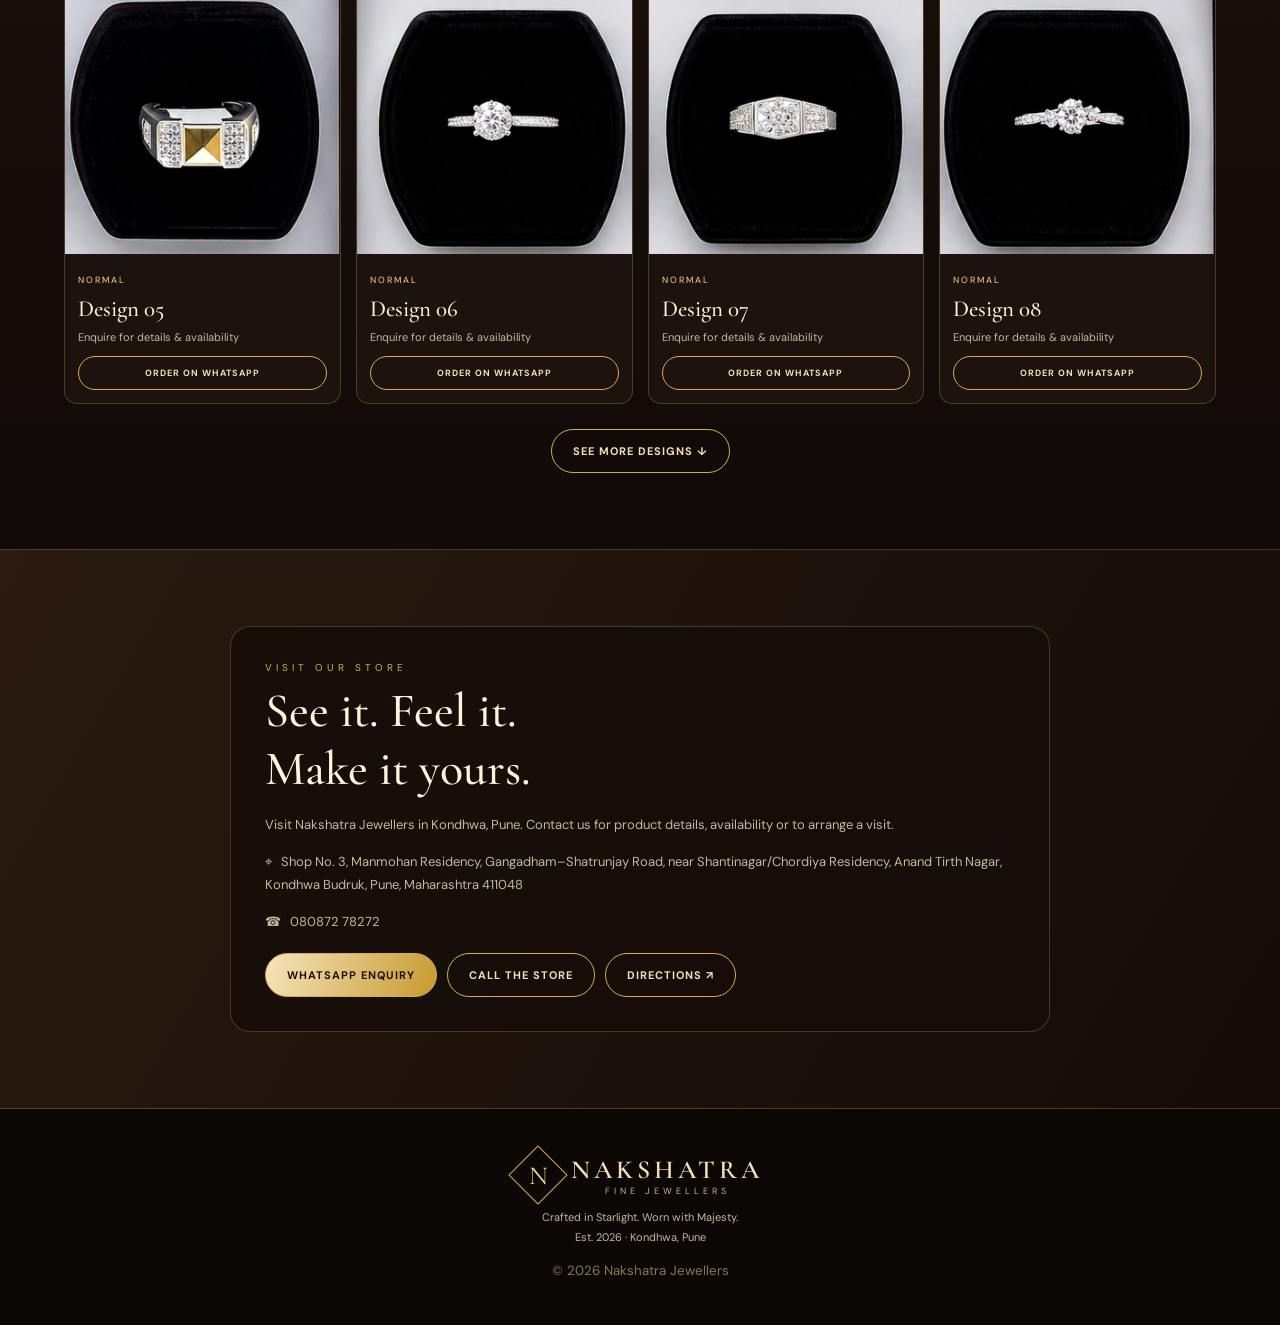
==== commit fc1c622e: "Correct chatbot regex escaping" ====
--- a/index.html
+++ b/index.html
@@ -20,7 +20,7 @@
 const box=document.getElementById('chatbox'),msgs=document.getElementById('chatmsgs');document.getElementById('chatLaunch').onclick=()=>box.classList.toggle('open');document.getElementById('chatClose').onclick=()=>box.classList.remove('open');function say(t,who){let d=document.createElement('div');d.className='msg '+(who?'user':'');d.textContent=t;msgs.append(d);msgs.scrollTop=msgs.scrollHeight}const CHAT_API_URL=String(window.NAKSHATRA_CHAT_API_URL||'').trim();
 const chatHistory=[];
 function localNakshatraReply(question){
- const q=question.toLowerCase().replace(/[^\\p{L}\\p{N}\\s]/gu,' ').replace(/\\s+/g,' ').trim();
+ const q=question.toLowerCase().replace(/[^\p{L}\p{N}\s]/gu,' ').replace(/\s+/g,' ').trim();
  const has=(...words)=>words.some(w=>q.includes(w));
  const wa='https://wa.me/918087278272?text='+encodeURIComponent('Namaste Nakshatra Jewellers, I need help with: '+question);
  if(has('hello','hi','hey','namaste','good morning','good evening')) return 'Namaste! ✨ Welcome to Nakshatra Jewellers. Aap jewellery designs, collections, virtual try-on, ordering ya store location ke baare mein pooch sakte hain. Main kaise help karun?';
@@ -41,10 +41,10 @@
  const typing=document.createElement('div');typing.className='msg';typing.textContent='Nakshatra assistant is thinking…';msgs.append(typing);msgs.scrollTop=msgs.scrollHeight;
  if(!CHAT_API_URL){typing.textContent=localNakshatraReply(q);chatHistory.push({role:'user',content:q},{role:'assistant',content:typing.textContent});msgs.scrollTop=msgs.scrollHeight;return}
  try{
-  const response=await fetch(CHAT_API_URL.replace(/\\/+$/,'')+'/api/chat',{method:'POST',headers:{'Content-Type':'application/json'},body:JSON.stringify({message:q,history:chatHistory.slice(-10)})});
+  const response=await fetch(CHAT_API_URL.replace(/\/+$/,'')+'/api/chat',{method:'POST',headers:{'Content-Type':'application/json'},body:JSON.stringify({message:q,history:chatHistory.slice(-10)})});
   const data=await response.json();if(!response.ok)throw new Error(data.detail||'Assistant temporarily unavailable.');
   const reply=String(data.reply||localNakshatraReply(q));
   chatHistory.push({role:'user',content:q},{role:'assistant',content:reply});typing.textContent=reply;
- }catch(error){typing.textContent=localNakshatraReply(q)+'\\n\\n(Our live AI assistant is temporarily unavailable.)'}
+ }catch(error){typing.textContent=localNakshatraReply(q)+'\n\n(Our live AI assistant is temporarily unavailable.)'}
  msgs.scrollTop=msgs.scrollHeight;
 }document.getElementById('chatform').onsubmit=e=>{e.preventDefault();let i=document.getElementById('chattext'),q=i.value.trim();if(!q)return;say(q,true);i.value='';answer(q)};document.querySelectorAll('[data-q]').forEach(b=>b.onclick=()=>{say(b.dataset.q,true);answer(b.dataset.q)});</script></body></html>
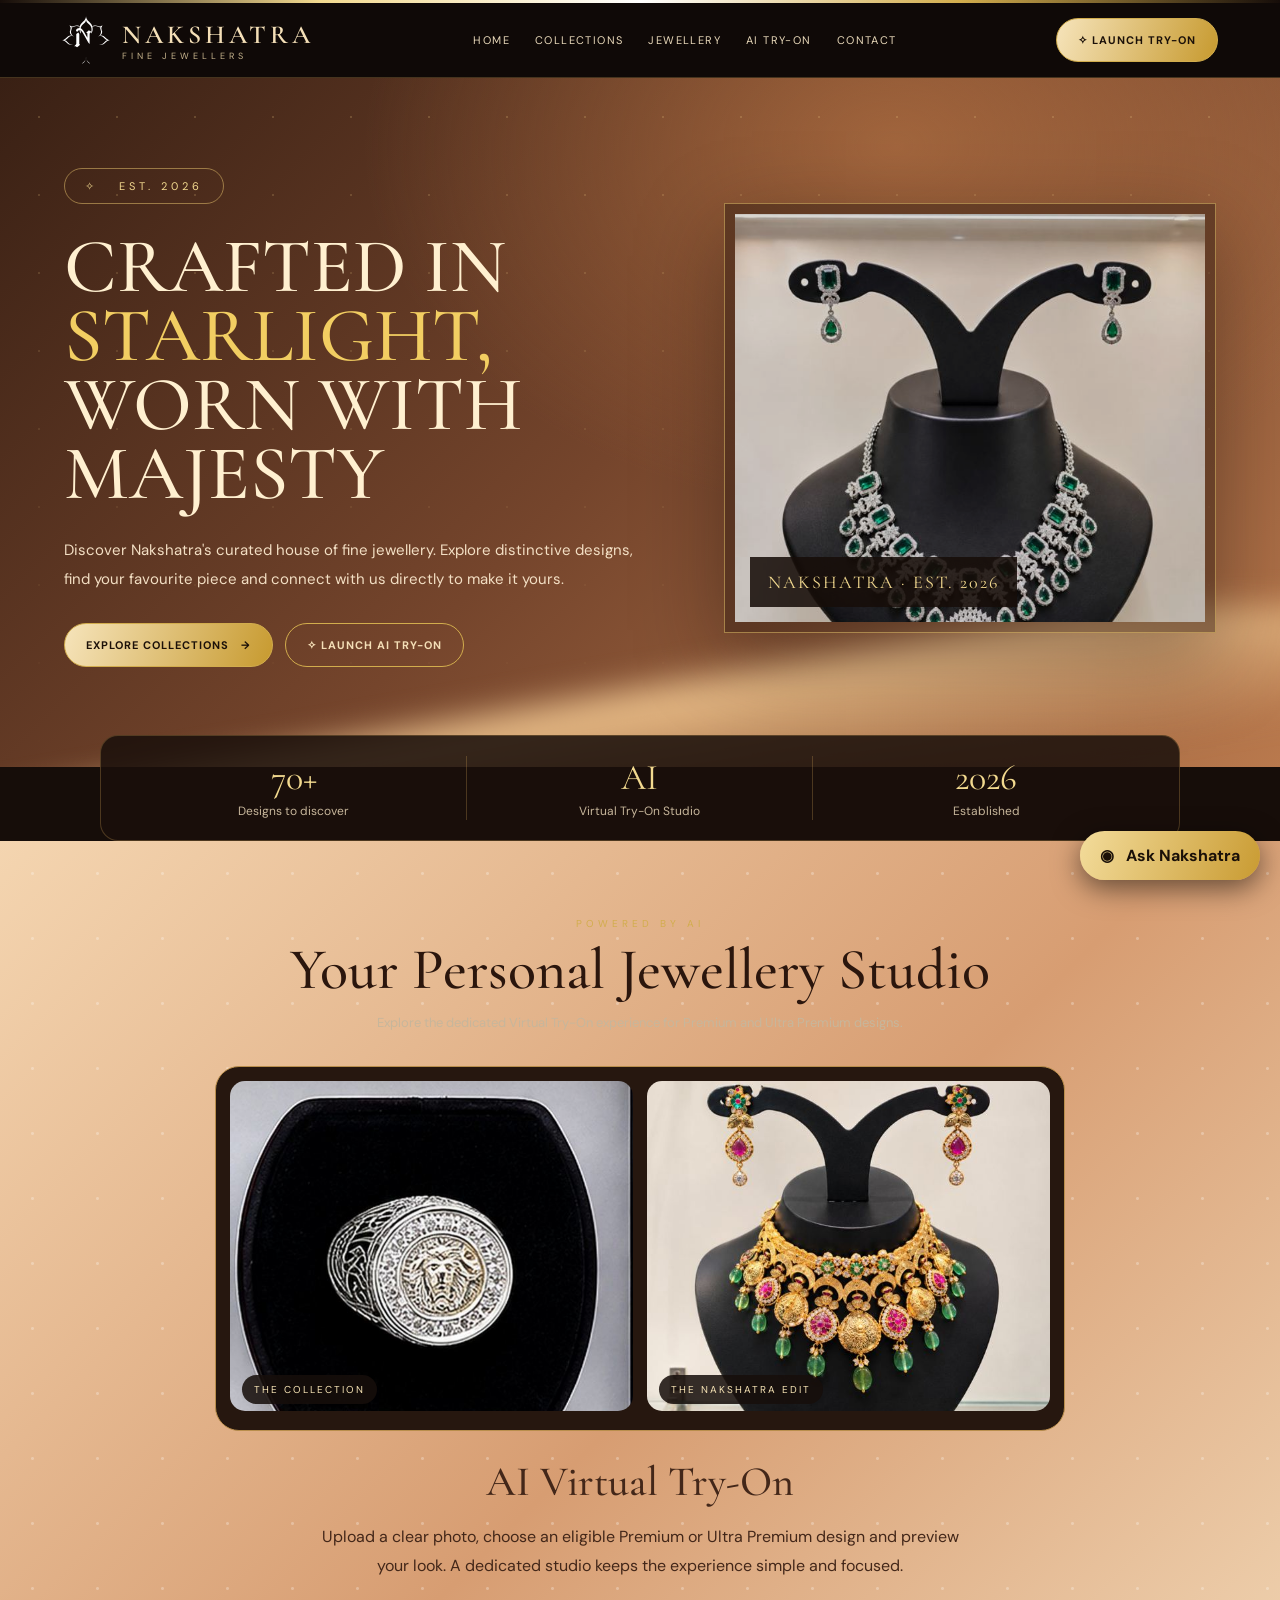
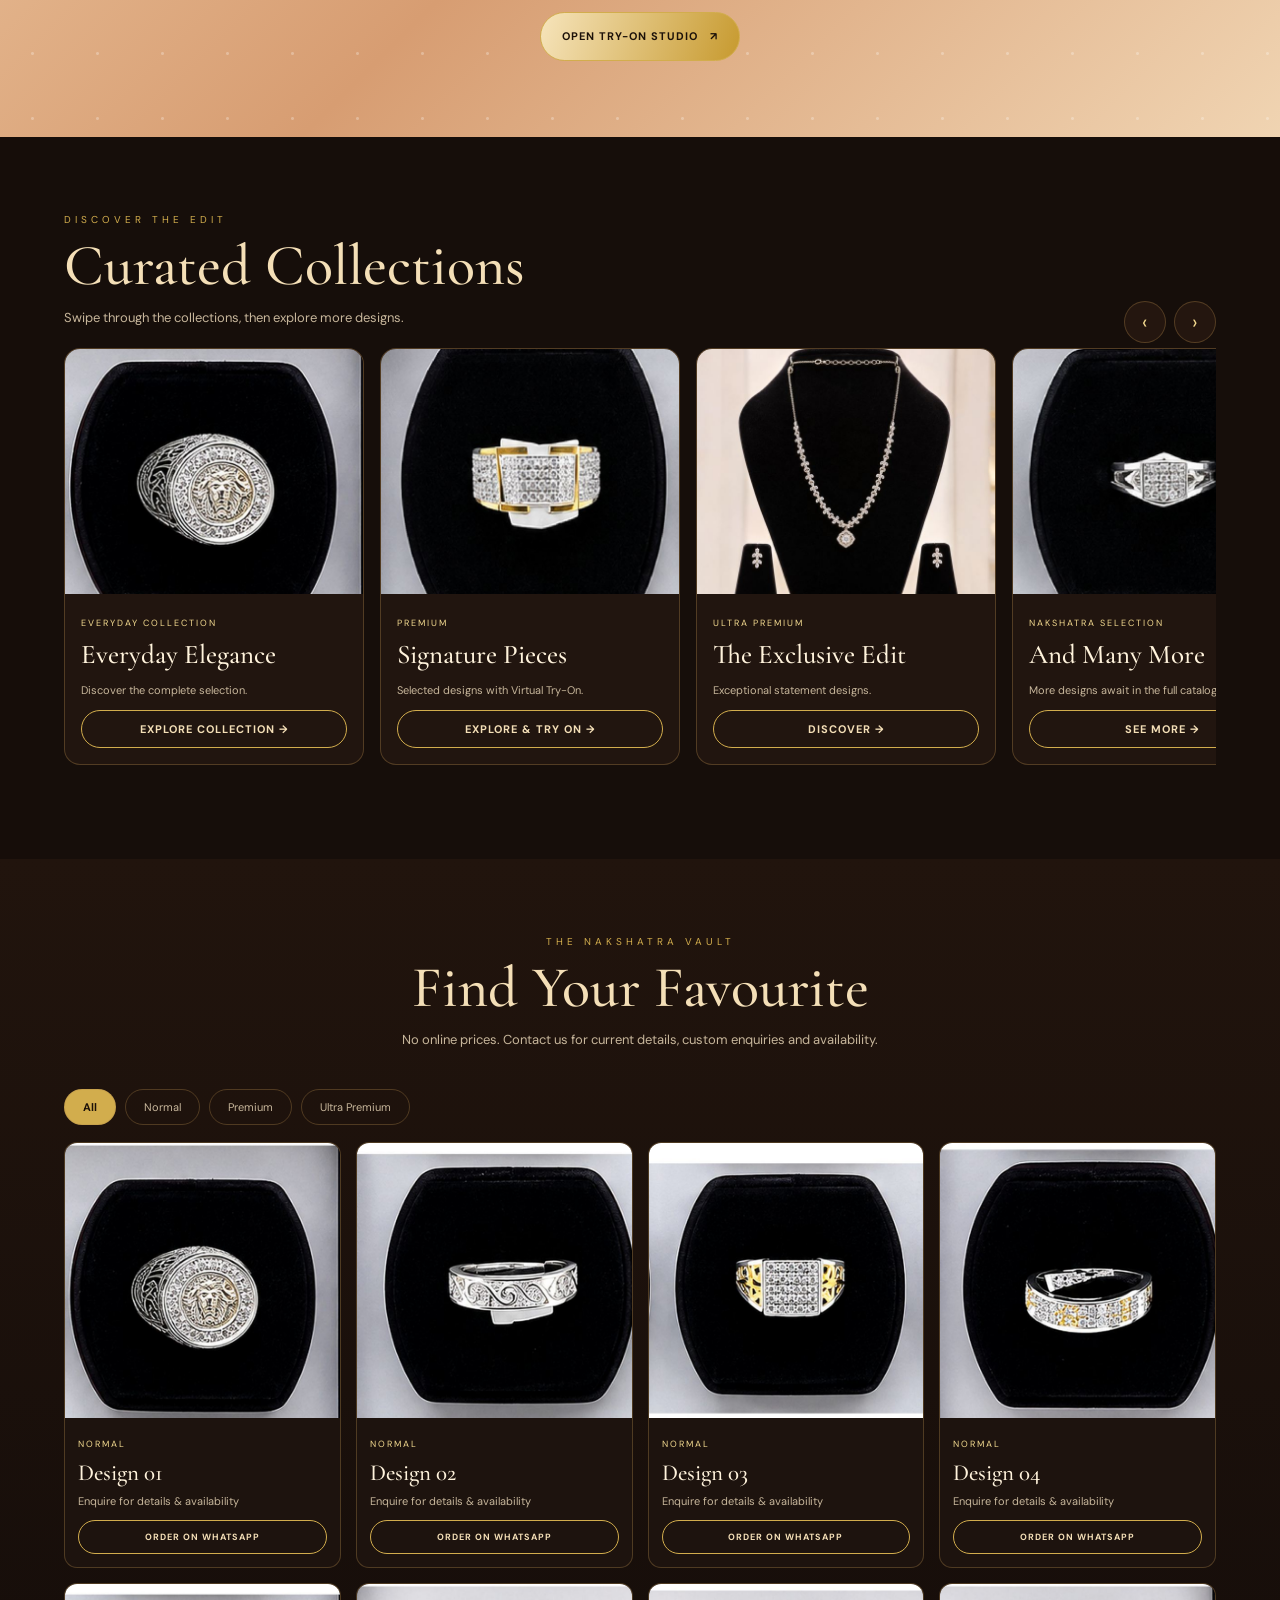
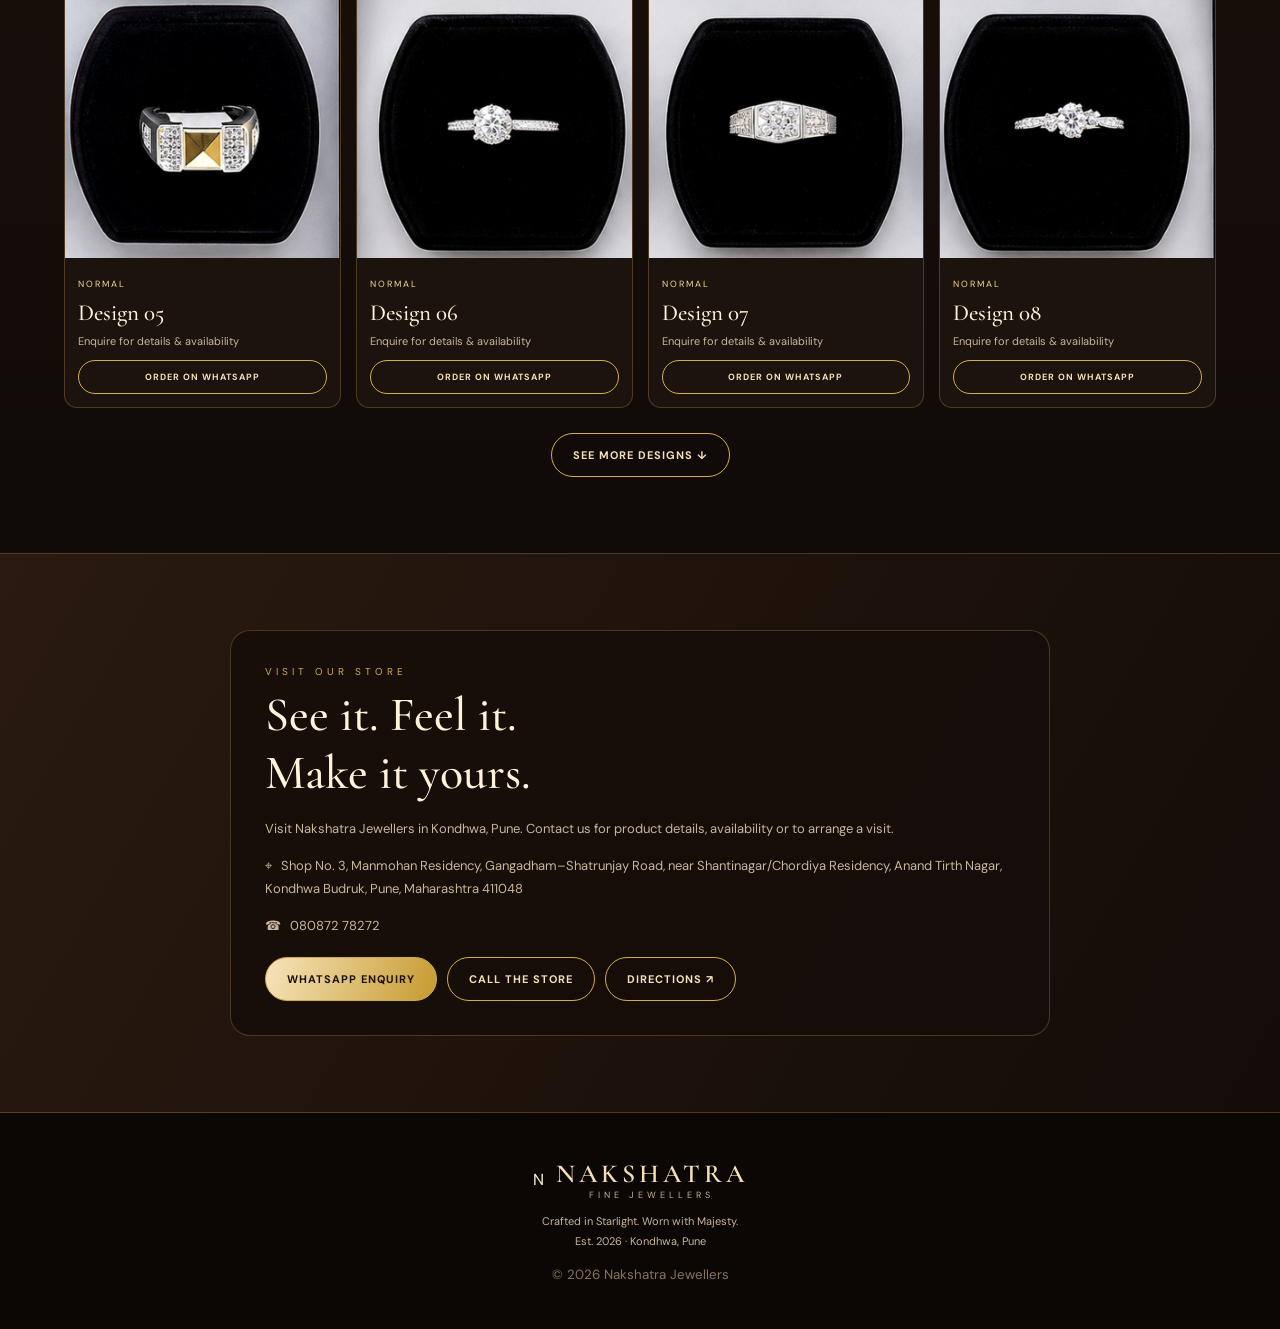
==== commit 9dd199bd: "Use official Nakshatra monogram in website header and footer" ====
--- a/index.html
+++ b/index.html
@@ -2,10 +2,10 @@
 <html lang="en"><head><meta charset="utf-8"><meta name="viewport" content="width=device-width,initial-scale=1"><meta name="theme-color" content="#170e0b"><title>Nakshatra Jewellers | Crafted in Starlight</title><meta name="description" content="Discover Nakshatra Jewellers. Explore Normal, Premium and Ultra Premium jewellery. Order on WhatsApp and discover our virtual try-on studio.">
 <link rel="preconnect" href="https://fonts.googleapis.com"><link rel="preconnect" href="https://fonts.gstatic.com" crossorigin><link href="https://fonts.googleapis.com/css2?family=Cormorant+Garamond:wght@400;500;600;700&family=DM+Sans:wght@400;500;600;700&display=swap" rel="stylesheet">
 <style>
-:root{--ink:#160d09;--brown:#392116;--bronze:#8e5230;--champ:#f4dfb7;--gold:#d2ad4d;--gold2:#f2d98f;--cream:#fff3dc;--muted:#c7b69b;--line:#b58a4c55;--serif:'Cormorant Garamond',Georgia,serif;--sans:'DM Sans',Arial,sans-serif}*{box-sizing:border-box}html{scroll-behavior:smooth}body{margin:0;background:var(--ink);color:var(--cream);font-family:var(--sans)}button,a{font:inherit}a{color:inherit;text-decoration:none}button{cursor:pointer}.topglow{height:3px;background:linear-gradient(90deg,transparent,var(--gold2),#fff, var(--gold),transparent)}header{position:sticky;top:0;z-index:30;background:#100a08ed;backdrop-filter:blur(16px);border-bottom:1px solid var(--line)}.nav{max-width:1200px;margin:auto;padding:13px 22px;display:flex;align-items:center;justify-content:space-between;gap:20px}.logo{display:flex;align-items:center;gap:12px}.crest{width:42px;height:42px;border:1px solid var(--gold);display:grid;place-items:center;color:var(--gold2);font:26px var(--serif);transform:rotate(45deg)}.crest span{transform:rotate(-45deg)}.wordmark b{display:block;font:600 26px var(--serif);letter-spacing:4px;color:var(--champ)}.wordmark small{display:block;font-size:9px;letter-spacing:4px;color:#c7b48d}.links{display:flex;gap:25px;font-size:11px;letter-spacing:1.4px;text-transform:uppercase;color:#e9d9ba}.links a:hover{color:var(--gold2)}.menu{display:none;background:none;border:1px solid var(--line);color:var(--gold2);padding:9px}.btn{display:inline-flex;align-items:center;justify-content:center;gap:9px;padding:14px 21px;border:1px solid var(--gold);background:linear-gradient(110deg,#f6e4bb,#c79a2f);color:#1c1109;font-size:11px;font-weight:700;letter-spacing:1px;text-transform:uppercase;border-radius:30px}.btn.ghost{background:transparent;color:var(--champ)}.hero{position:relative;overflow:hidden;background:radial-gradient(ellipse at 70% 10%,#b87545aa,transparent 42%),linear-gradient(135deg,#392014,#75452c 50%,#b9794d 100%);min-height:650px}.hero:before{content:"";position:absolute;inset:0;background-image:radial-gradient(#f7d58b99 1px,transparent 1.5px);background-size:78px 78px;opacity:.35;mask-image:linear-gradient(180deg,#000,transparent)}.hero:after{content:"";position:absolute;inset:auto -10% -100px;height:260px;background:linear-gradient(170deg,transparent 40%,#f5d4a3aa 41%,#e9bc86 44%,transparent 68%);filter:blur(16px)}.hero-inner{position:relative;z-index:2;max-width:1200px;margin:auto;padding:90px 24px 100px;display:grid;grid-template-columns:1fr .8fr;gap:45px;align-items:center}.est{display:inline-block;border:1px solid #e3c06b88;border-radius:30px;padding:10px 20px;color:var(--gold2);font-size:11px;letter-spacing:4px}.hero h1{font:500 clamp(54px,6vw,82px)/.9 var(--serif);max-width:650px;margin:28px 0;color:#fff0d0;text-transform:uppercase}.hero h1 em{font-style:normal;color:#f2ce62}.hero p{max-width:570px;color:#f3dfc4;line-height:1.9;font-size:15px}.hero-actions{display:flex;gap:12px;flex-wrap:wrap;margin-top:30px}.hero-art{height:430px;position:relative;border:1px solid #e7c46b88;padding:10px;background:#2a160d77;box-shadow:0 25px 80px #1b0e0a66}.hero-art img{width:100%;height:100%;object-fit:cover;display:block;filter:brightness(.85)}.hero-art:after{content:"NAKSHATRA · EST. 2026";position:absolute;bottom:25px;left:25px;background:#170d09dd;padding:14px 18px;color:var(--gold2);font:18px var(--serif);letter-spacing:2px}.stats{max-width:1080px;margin:-32px auto 0;position:relative;z-index:4;background:#1a100bdc;border:1px solid var(--line);border-radius:18px;display:grid;grid-template-columns:repeat(3,1fr);padding:20px}.stat{text-align:center;border-right:1px solid var(--line)}.stat:last-child{border:0}.stat b{display:block;color:var(--gold2);font:36px var(--serif)}.stat span{font-size:12px;color:var(--muted)}.section{max-width:1200px;margin:auto;padding:76px 24px}.heading{text-align:center;margin-bottom:32px}.eyebrow{color:var(--gold);font-size:10px;letter-spacing:4px;text-transform:uppercase}.heading h2{font:500 clamp(38px,5vw,58px)/.95 var(--serif);margin:12px 0;color:var(--champ)}.heading p{color:var(--muted);font-size:13px;line-height:1.8}.studio{background:linear-gradient(135deg,#f4d5b0,#d79d72 55%,#f0d4b2);color:#27150d;position:relative;overflow:hidden}.studio:before{content:"";position:absolute;inset:0;background:radial-gradient(#fff8 1px,transparent 2px);background-size:65px 65px;opacity:.5}.studio .section{position:relative}.studio .heading h2{color:#2b160d}.compare{max-width:850px;margin:auto;background:#26170f;border:1px solid #b98e4c;padding:14px;border-radius:24px;display:grid;grid-template-columns:1fr 1fr;gap:14px}.compare figure{margin:0;position:relative}.compare img{width:100%;height:330px;object-fit:cover;border-radius:15px}.compare figcaption{position:absolute;bottom:12px;left:12px;background:#170e0bdb;padding:8px 12px;border-radius:20px;color:#f7e4b5;font-size:10px;letter-spacing:2px}.studio-copy{text-align:center;margin:25px auto 0;max-width:650px;color:#432719;line-height:1.8}.studio-copy .btn{margin-top:15px}.collection-section{background:#160e0a}.slider-head{display:flex;align-items:end;justify-content:space-between;gap:15px}.arrows{display:flex;gap:8px}.arrow{width:42px;height:42px;border:1px solid var(--line);background:#24160f;color:var(--gold2);border-radius:50%;font-size:20px}.rail{display:flex;gap:16px;overflow-x:auto;scroll-snap-type:x mandatory;padding:5px 2px 18px;scrollbar-width:thin;scrollbar-color:var(--gold) #21140e}.tile{flex:0 0 clamp(220px,28vw,300px);scroll-snap-align:start;background:#21150f;border:1px solid var(--line);border-radius:16px;overflow:hidden}.tile img{width:100%;height:245px;object-fit:cover;display:block;background:#0d0907}.tile-body{padding:16px}.tag{color:var(--gold2);font-size:9px;letter-spacing:2px}.tile h3{font:500 27px var(--serif);margin:7px 0}.tile p{font-size:11px;color:var(--muted);line-height:1.6}.tile .btn{width:100%;padding:11px}.catalog{background:linear-gradient(180deg,#21140d,#100a08)}.filters{display:flex;gap:9px;overflow:auto;padding:5px 0 17px;scrollbar-width:none}.filter{white-space:nowrap;border:1px solid var(--line);border-radius:30px;background:transparent;color:var(--muted);padding:10px 18px;font-size:11px}.filter.active{background:var(--gold);color:#1b1008;font-weight:700}.grid{display:grid;grid-template-columns:repeat(4,1fr);gap:15px}.card{background:#1d130e;border:1px solid var(--line);border-radius:13px;overflow:hidden}.card img{width:100%;aspect-ratio:1;object-fit:cover;background:#0d0907;display:block}.cardbody{padding:13px}.cardbody small{color:var(--gold2);font-size:9px;letter-spacing:2px}.cardbody h3{font:500 23px var(--serif);margin:7px 0}.cardbody p{font-size:11px;color:var(--muted);margin:0 0 12px}.cardbody .btn{width:100%;padding:10px;font-size:9px}.more{text-align:center;margin-top:25px}.store{background:linear-gradient(120deg,#2a1a10,#130c08);border-block:1px solid var(--line)}.storebox{max-width:820px;margin:auto;padding:34px;border:1px solid var(--line);border-radius:20px;background:#160e0ad9}.storebox h2{font:500 48px var(--serif);margin:8px 0 15px}.storebox p{color:var(--muted);line-height:1.8;font-size:13px}.storeactions{display:flex;gap:10px;flex-wrap:wrap;margin-top:20px}.footer{padding:45px 20px;text-align:center;background:#0b0705}.footer .logo{justify-content:center}.footer p{color:var(--muted);font-size:11px;line-height:1.8}.chat-launch{position:fixed;right:20px;bottom:20px;z-index:50;border:0;border-radius:40px;padding:14px 20px;background:linear-gradient(110deg,#f3dc9b,#c99b32);color:#1a1008;font-weight:700;box-shadow:0 8px 28px #0008}.chatbox{position:fixed;right:20px;bottom:85px;width:min(360px,calc(100vw - 30px));height:470px;z-index:51;background:#170e0a;border:1px solid var(--gold);border-radius:18px;box-shadow:0 20px 60px #000b;display:none;overflow:hidden}.chatbox.open{display:flex;flex-direction:column}.chathead{padding:16px;background:linear-gradient(110deg,#4b2b18,#1a100b);display:flex;justify-content:space-between;align-items:center}.chathead b{font:22px var(--serif);color:var(--champ)}.chathead small{display:block;color:var(--muted);font-size:10px}.chatclose{background:none;border:0;color:var(--gold2);font-size:22px}.chatmsgs{flex:1;overflow:auto;padding:14px;display:flex;flex-direction:column;gap:10px}.msg{max-width:88%;padding:10px 12px;border-radius:12px;background:#2a1c14;color:#f3e4c7;font-size:12px;line-height:1.6}.msg.user{align-self:flex-end;background:#d2ad4d;color:#1b1108}.quick{display:flex;gap:6px;flex-wrap:wrap;padding:0 12px 10px}.quick button{border:1px solid var(--line);border-radius:20px;background:transparent;color:var(--gold2);padding:7px 10px;font-size:10px}.chatinput{display:flex;border-top:1px solid var(--line);padding:10px;gap:7px}.chatinput input{flex:1;min-width:0;background:#0e0907;border:1px solid var(--line);border-radius:25px;padding:11px;color:var(--cream);outline:none}.chatinput button{border:0;border-radius:50%;width:40px;background:var(--gold);color:#1b1008}.hidden{display:none!important}
-@media(max-width:850px){.links{display:none;position:absolute;top:70px;left:0;right:0;background:#120b08;padding:22px;flex-direction:column;border-bottom:1px solid var(--line)}.links.open{display:flex}.menu{display:block}.nav .btn{display:none}.hero-inner{grid-template-columns:1fr;padding:58px 20px 75px}.hero-art{height:330px}.hero h1{font-size:58px}.stats{margin:0 15px;grid-template-columns:repeat(3,1fr);padding:13px}.stat b{font-size:28px}.section{padding:58px 18px}.grid{grid-template-columns:repeat(2,1fr);gap:10px}.compare img{height:240px}.storebox{padding:23px}.storebox h2{font-size:39px}}@media(max-width:420px){.wordmark b{font-size:21px;letter-spacing:3px}.crest{width:35px;height:35px}.hero h1{font-size:51px}.grid{grid-template-columns:repeat(2,minmax(0,1fr))}.cardbody{padding:10px}.cardbody h3{font-size:20px}.compare{gap:8px;padding:8px}.compare img{height:190px}}
+:root{--ink:#160d09;--brown:#392116;--bronze:#8e5230;--champ:#f4dfb7;--gold:#d2ad4d;--gold2:#f2d98f;--cream:#fff3dc;--muted:#c7b69b;--line:#b58a4c55;--serif:'Cormorant Garamond',Georgia,serif;--sans:'DM Sans',Arial,sans-serif}*{box-sizing:border-box}html{scroll-behavior:smooth}body{margin:0;background:var(--ink);color:var(--cream);font-family:var(--sans)}button,a{font:inherit}a{color:inherit;text-decoration:none}button{cursor:pointer}.topglow{height:3px;background:linear-gradient(90deg,transparent,var(--gold2),#fff, var(--gold),transparent)}header{position:sticky;top:0;z-index:30;background:#100a08ed;backdrop-filter:blur(16px);border-bottom:1px solid var(--line)}.nav{max-width:1200px;margin:auto;padding:13px 22px;display:flex;align-items:center;justify-content:space-between;gap:20px}.logo{display:flex;align-items:center;gap:12px}.brand-logo{width:48px;height:48px;object-fit:contain;display:block;filter:brightness(0) invert(1)}.wordmark b{display:block;font:600 26px var(--serif);letter-spacing:4px;color:var(--champ)}.wordmark small{display:block;font-size:9px;letter-spacing:4px;color:#c7b48d}.links{display:flex;gap:25px;font-size:11px;letter-spacing:1.4px;text-transform:uppercase;color:#e9d9ba}.links a:hover{color:var(--gold2)}.menu{display:none;background:none;border:1px solid var(--line);color:var(--gold2);padding:9px}.btn{display:inline-flex;align-items:center;justify-content:center;gap:9px;padding:14px 21px;border:1px solid var(--gold);background:linear-gradient(110deg,#f6e4bb,#c79a2f);color:#1c1109;font-size:11px;font-weight:700;letter-spacing:1px;text-transform:uppercase;border-radius:30px}.btn.ghost{background:transparent;color:var(--champ)}.hero{position:relative;overflow:hidden;background:radial-gradient(ellipse at 70% 10%,#b87545aa,transparent 42%),linear-gradient(135deg,#392014,#75452c 50%,#b9794d 100%);min-height:650px}.hero:before{content:"";position:absolute;inset:0;background-image:radial-gradient(#f7d58b99 1px,transparent 1.5px);background-size:78px 78px;opacity:.35;mask-image:linear-gradient(180deg,#000,transparent)}.hero:after{content:"";position:absolute;inset:auto -10% -100px;height:260px;background:linear-gradient(170deg,transparent 40%,#f5d4a3aa 41%,#e9bc86 44%,transparent 68%);filter:blur(16px)}.hero-inner{position:relative;z-index:2;max-width:1200px;margin:auto;padding:90px 24px 100px;display:grid;grid-template-columns:1fr .8fr;gap:45px;align-items:center}.est{display:inline-block;border:1px solid #e3c06b88;border-radius:30px;padding:10px 20px;color:var(--gold2);font-size:11px;letter-spacing:4px}.hero h1{font:500 clamp(54px,6vw,82px)/.9 var(--serif);max-width:650px;margin:28px 0;color:#fff0d0;text-transform:uppercase}.hero h1 em{font-style:normal;color:#f2ce62}.hero p{max-width:570px;color:#f3dfc4;line-height:1.9;font-size:15px}.hero-actions{display:flex;gap:12px;flex-wrap:wrap;margin-top:30px}.hero-art{height:430px;position:relative;border:1px solid #e7c46b88;padding:10px;background:#2a160d77;box-shadow:0 25px 80px #1b0e0a66}.hero-art img{width:100%;height:100%;object-fit:cover;display:block;filter:brightness(.85)}.hero-art:after{content:"NAKSHATRA · EST. 2026";position:absolute;bottom:25px;left:25px;background:#170d09dd;padding:14px 18px;color:var(--gold2);font:18px var(--serif);letter-spacing:2px}.stats{max-width:1080px;margin:-32px auto 0;position:relative;z-index:4;background:#1a100bdc;border:1px solid var(--line);border-radius:18px;display:grid;grid-template-columns:repeat(3,1fr);padding:20px}.stat{text-align:center;border-right:1px solid var(--line)}.stat:last-child{border:0}.stat b{display:block;color:var(--gold2);font:36px var(--serif)}.stat span{font-size:12px;color:var(--muted)}.section{max-width:1200px;margin:auto;padding:76px 24px}.heading{text-align:center;margin-bottom:32px}.eyebrow{color:var(--gold);font-size:10px;letter-spacing:4px;text-transform:uppercase}.heading h2{font:500 clamp(38px,5vw,58px)/.95 var(--serif);margin:12px 0;color:var(--champ)}.heading p{color:var(--muted);font-size:13px;line-height:1.8}.studio{background:linear-gradient(135deg,#f4d5b0,#d79d72 55%,#f0d4b2);color:#27150d;position:relative;overflow:hidden}.studio:before{content:"";position:absolute;inset:0;background:radial-gradient(#fff8 1px,transparent 2px);background-size:65px 65px;opacity:.5}.studio .section{position:relative}.studio .heading h2{color:#2b160d}.compare{max-width:850px;margin:auto;background:#26170f;border:1px solid #b98e4c;padding:14px;border-radius:24px;display:grid;grid-template-columns:1fr 1fr;gap:14px}.compare figure{margin:0;position:relative}.compare img{width:100%;height:330px;object-fit:cover;border-radius:15px}.compare figcaption{position:absolute;bottom:12px;left:12px;background:#170e0bdb;padding:8px 12px;border-radius:20px;color:#f7e4b5;font-size:10px;letter-spacing:2px}.studio-copy{text-align:center;margin:25px auto 0;max-width:650px;color:#432719;line-height:1.8}.studio-copy .btn{margin-top:15px}.collection-section{background:#160e0a}.slider-head{display:flex;align-items:end;justify-content:space-between;gap:15px}.arrows{display:flex;gap:8px}.arrow{width:42px;height:42px;border:1px solid var(--line);background:#24160f;color:var(--gold2);border-radius:50%;font-size:20px}.rail{display:flex;gap:16px;overflow-x:auto;scroll-snap-type:x mandatory;padding:5px 2px 18px;scrollbar-width:thin;scrollbar-color:var(--gold) #21140e}.tile{flex:0 0 clamp(220px,28vw,300px);scroll-snap-align:start;background:#21150f;border:1px solid var(--line);border-radius:16px;overflow:hidden}.tile img{width:100%;height:245px;object-fit:cover;display:block;background:#0d0907}.tile-body{padding:16px}.tag{color:var(--gold2);font-size:9px;letter-spacing:2px}.tile h3{font:500 27px var(--serif);margin:7px 0}.tile p{font-size:11px;color:var(--muted);line-height:1.6}.tile .btn{width:100%;padding:11px}.catalog{background:linear-gradient(180deg,#21140d,#100a08)}.filters{display:flex;gap:9px;overflow:auto;padding:5px 0 17px;scrollbar-width:none}.filter{white-space:nowrap;border:1px solid var(--line);border-radius:30px;background:transparent;color:var(--muted);padding:10px 18px;font-size:11px}.filter.active{background:var(--gold);color:#1b1008;font-weight:700}.grid{display:grid;grid-template-columns:repeat(4,1fr);gap:15px}.card{background:#1d130e;border:1px solid var(--line);border-radius:13px;overflow:hidden}.card img{width:100%;aspect-ratio:1;object-fit:cover;background:#0d0907;display:block}.cardbody{padding:13px}.cardbody small{color:var(--gold2);font-size:9px;letter-spacing:2px}.cardbody h3{font:500 23px var(--serif);margin:7px 0}.cardbody p{font-size:11px;color:var(--muted);margin:0 0 12px}.cardbody .btn{width:100%;padding:10px;font-size:9px}.more{text-align:center;margin-top:25px}.store{background:linear-gradient(120deg,#2a1a10,#130c08);border-block:1px solid var(--line)}.storebox{max-width:820px;margin:auto;padding:34px;border:1px solid var(--line);border-radius:20px;background:#160e0ad9}.storebox h2{font:500 48px var(--serif);margin:8px 0 15px}.storebox p{color:var(--muted);line-height:1.8;font-size:13px}.storeactions{display:flex;gap:10px;flex-wrap:wrap;margin-top:20px}.footer{padding:45px 20px;text-align:center;background:#0b0705}.footer .logo{justify-content:center}.footer p{color:var(--muted);font-size:11px;line-height:1.8}.chat-launch{position:fixed;right:20px;bottom:20px;z-index:50;border:0;border-radius:40px;padding:14px 20px;background:linear-gradient(110deg,#f3dc9b,#c99b32);color:#1a1008;font-weight:700;box-shadow:0 8px 28px #0008}.chatbox{position:fixed;right:20px;bottom:85px;width:min(360px,calc(100vw - 30px));height:470px;z-index:51;background:#170e0a;border:1px solid var(--gold);border-radius:18px;box-shadow:0 20px 60px #000b;display:none;overflow:hidden}.chatbox.open{display:flex;flex-direction:column}.chathead{padding:16px;background:linear-gradient(110deg,#4b2b18,#1a100b);display:flex;justify-content:space-between;align-items:center}.chathead b{font:22px var(--serif);color:var(--champ)}.chathead small{display:block;color:var(--muted);font-size:10px}.chatclose{background:none;border:0;color:var(--gold2);font-size:22px}.chatmsgs{flex:1;overflow:auto;padding:14px;display:flex;flex-direction:column;gap:10px}.msg{max-width:88%;padding:10px 12px;border-radius:12px;background:#2a1c14;color:#f3e4c7;font-size:12px;line-height:1.6}.msg.user{align-self:flex-end;background:#d2ad4d;color:#1b1108}.quick{display:flex;gap:6px;flex-wrap:wrap;padding:0 12px 10px}.quick button{border:1px solid var(--line);border-radius:20px;background:transparent;color:var(--gold2);padding:7px 10px;font-size:10px}.chatinput{display:flex;border-top:1px solid var(--line);padding:10px;gap:7px}.chatinput input{flex:1;min-width:0;background:#0e0907;border:1px solid var(--line);border-radius:25px;padding:11px;color:var(--cream);outline:none}.chatinput button{border:0;border-radius:50%;width:40px;background:var(--gold);color:#1b1008}.hidden{display:none!important}
+@media(max-width:850px){.links{display:none;position:absolute;top:70px;left:0;right:0;background:#120b08;padding:22px;flex-direction:column;border-bottom:1px solid var(--line)}.links.open{display:flex}.menu{display:block}.nav .btn{display:none}.hero-inner{grid-template-columns:1fr;padding:58px 20px 75px}.hero-art{height:330px}.hero h1{font-size:58px}.stats{margin:0 15px;grid-template-columns:repeat(3,1fr);padding:13px}.stat b{font-size:28px}.section{padding:58px 18px}.grid{grid-template-columns:repeat(2,1fr);gap:10px}.compare img{height:240px}.storebox{padding:23px}.storebox h2{font-size:39px}}@media(max-width:420px){.wordmark b{font-size:21px;letter-spacing:3px}.brand-logo{width:40px;height:40px}.hero h1{font-size:51px}.grid{grid-template-columns:repeat(2,minmax(0,1fr))}.cardbody{padding:10px}.cardbody h3{font-size:20px}.compare{gap:8px;padding:8px}.compare img{height:190px}}
 </style></head>
-<body><div class="topglow"></div><header><nav class="nav"><button class="menu" id="menu">☰</button><a class="logo" href="#home"><span class="crest"><span>N</span></span><span class="wordmark"><b>NAKSHATRA</b><small>FINE JEWELLERS</small></span></a><nav class="links" id="links"><a href="#home">Home</a><a href="#collections">Collections</a><a href="#catalogue">Jewellery</a><a href="#tryon">AI Try-On</a><a href="#store">Contact</a></nav><a class="btn" href="#tryon">✧ Launch Try-On</a></nav></header>
+<body><div class="topglow"></div><header><nav class="nav"><button class="menu" id="menu">☰</button><a class="logo" href="#home"><img class="brand-logo" src="assets/nakshatra-logo.svg" alt="Nakshatra Jewellers logo"><span class="wordmark"><b>NAKSHATRA</b><small>FINE JEWELLERS</small></span></a><nav class="links" id="links"><a href="#home">Home</a><a href="#collections">Collections</a><a href="#catalogue">Jewellery</a><a href="#tryon">AI Try-On</a><a href="#store">Contact</a></nav><a class="btn" href="#tryon">✧ Launch Try-On</a></nav></header>
 <main id="home"><section class="hero"><div class="hero-inner"><div><span class="est">✧ &nbsp; EST. 2026</span><h1>Crafted in<br><em>Starlight,</em><br>Worn with<br>Majesty</h1><p>Discover Nakshatra's curated house of fine jewellery. Explore distinctive designs, find your favourite piece and connect with us directly to make it yours.</p><div class="hero-actions"><a class="btn" href="#collections">Explore Collections &nbsp; →</a><a class="btn ghost" href="#tryon">✧ Launch AI Try-On</a></div></div><div class="hero-art"><img src="assets/ultra-02.jpg" alt="Nakshatra jewellery collection"></div></div></section>
 <div class="stats"><div class="stat"><b>70+</b><span>Designs to discover</span></div><div class="stat"><b>AI</b><span>Virtual Try-On Studio</span></div><div class="stat"><b>2026</b><span>Established</span></div></div>
 <section class="studio" id="tryon"><div class="section"><div class="heading"><div class="eyebrow">Powered by AI</div><h2>Your Personal Jewellery Studio</h2><p>Explore the dedicated Virtual Try-On experience for Premium and Ultra Premium designs.</p></div><div class="compare"><figure><img src="assets/normal-01.jpg" alt="Jewellery catalogue reference"><figcaption>THE COLLECTION</figcaption></figure><figure><img src="assets/ultra-03.jpg" alt="Nakshatra statement jewellery"><figcaption>THE NAKSHATRA EDIT</figcaption></figure></div><div class="studio-copy"><h2 style="font:500 42px var(--serif);margin:18px 0 5px">AI Virtual Try-On</h2><p>Upload a clear photo, choose an eligible Premium or Ultra Premium design and preview your look. A dedicated studio keeps the experience simple and focused.</p><a class="btn" href="try-on.html">Open Try-On Studio &nbsp; ↗</a></div></div></section>
